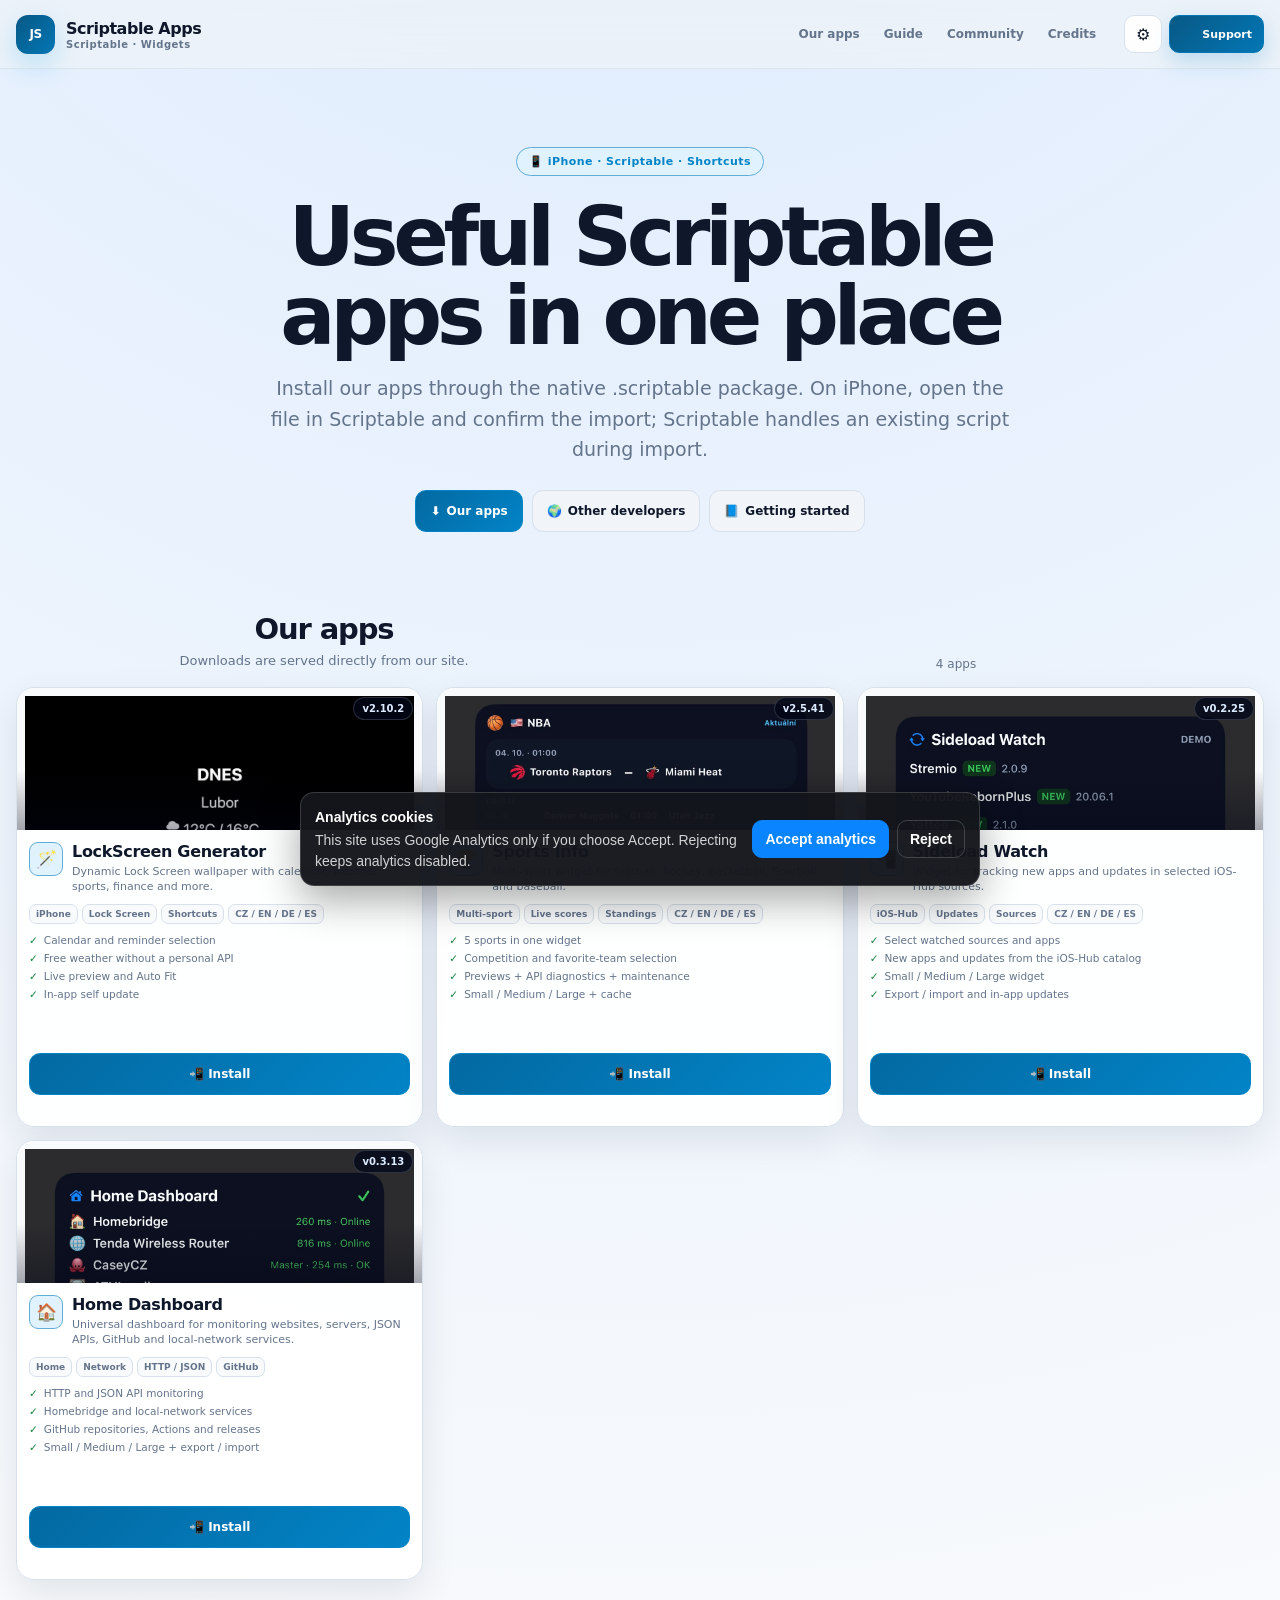
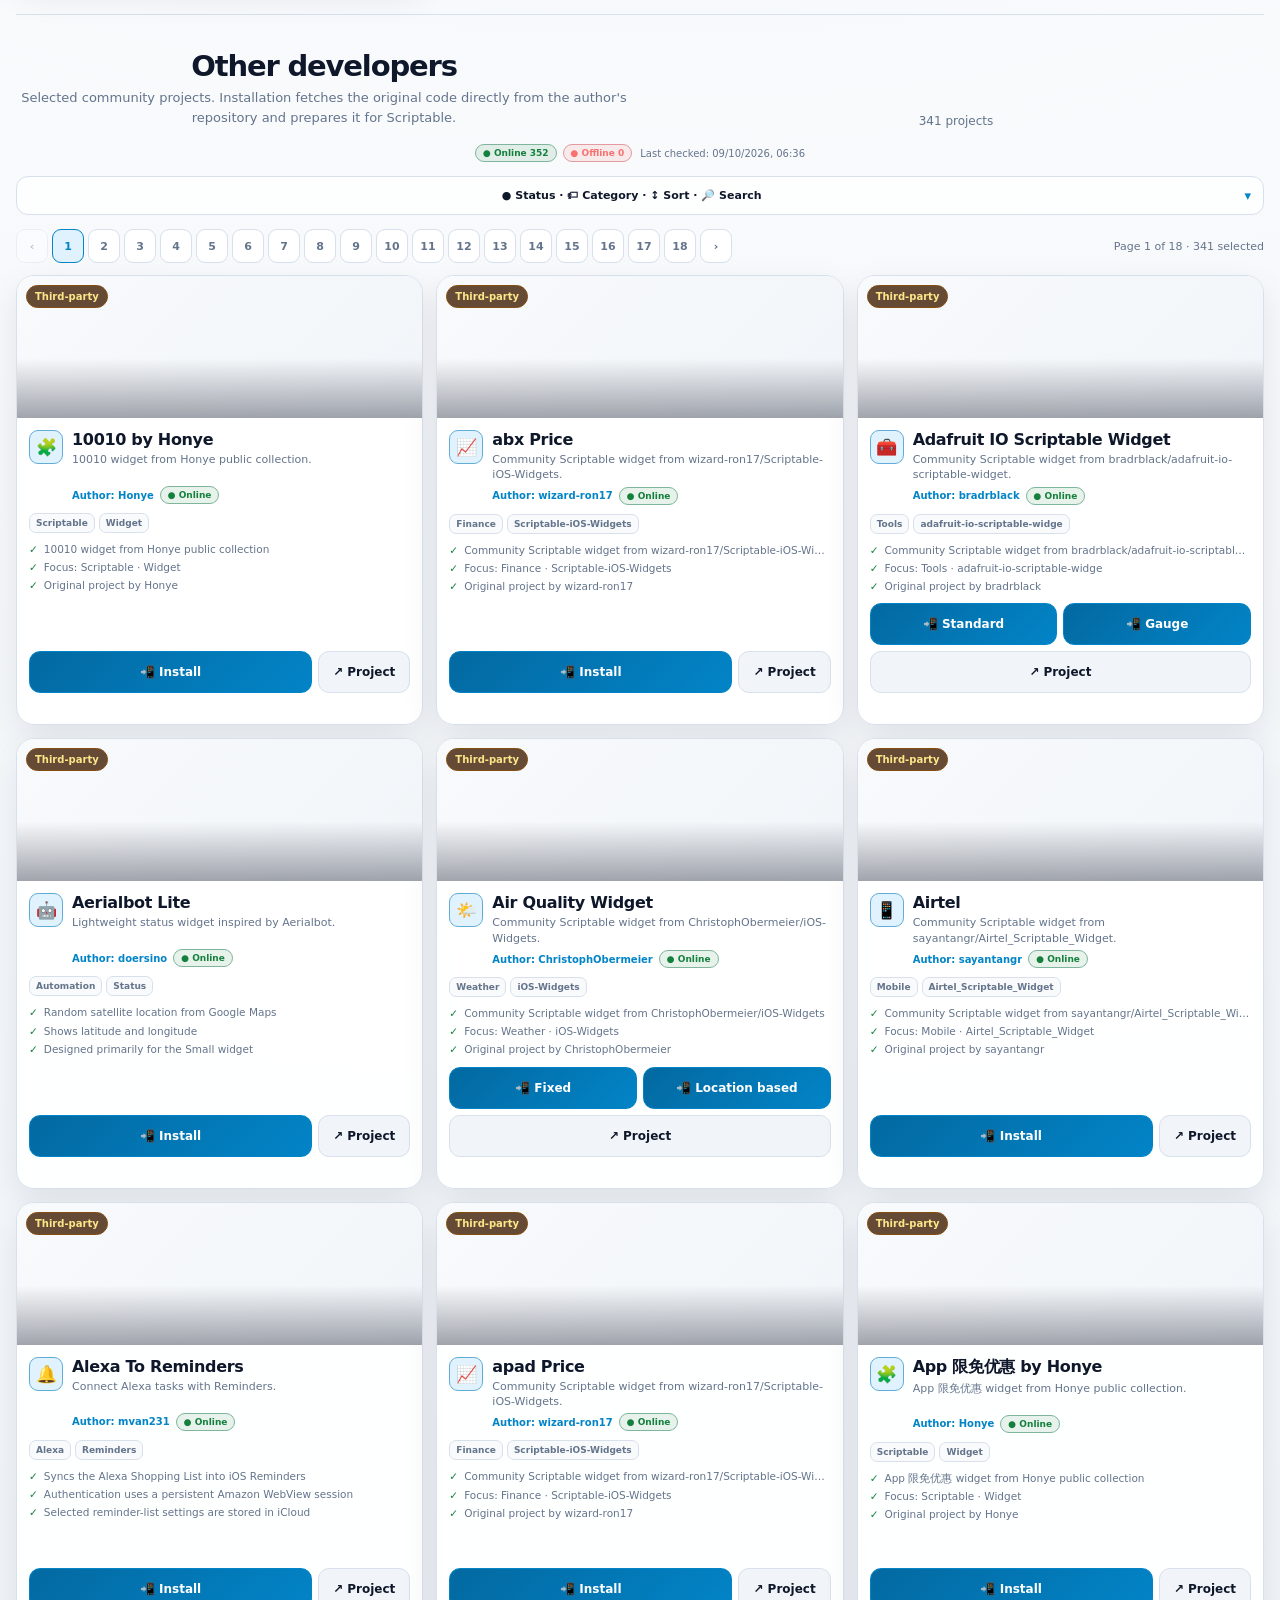
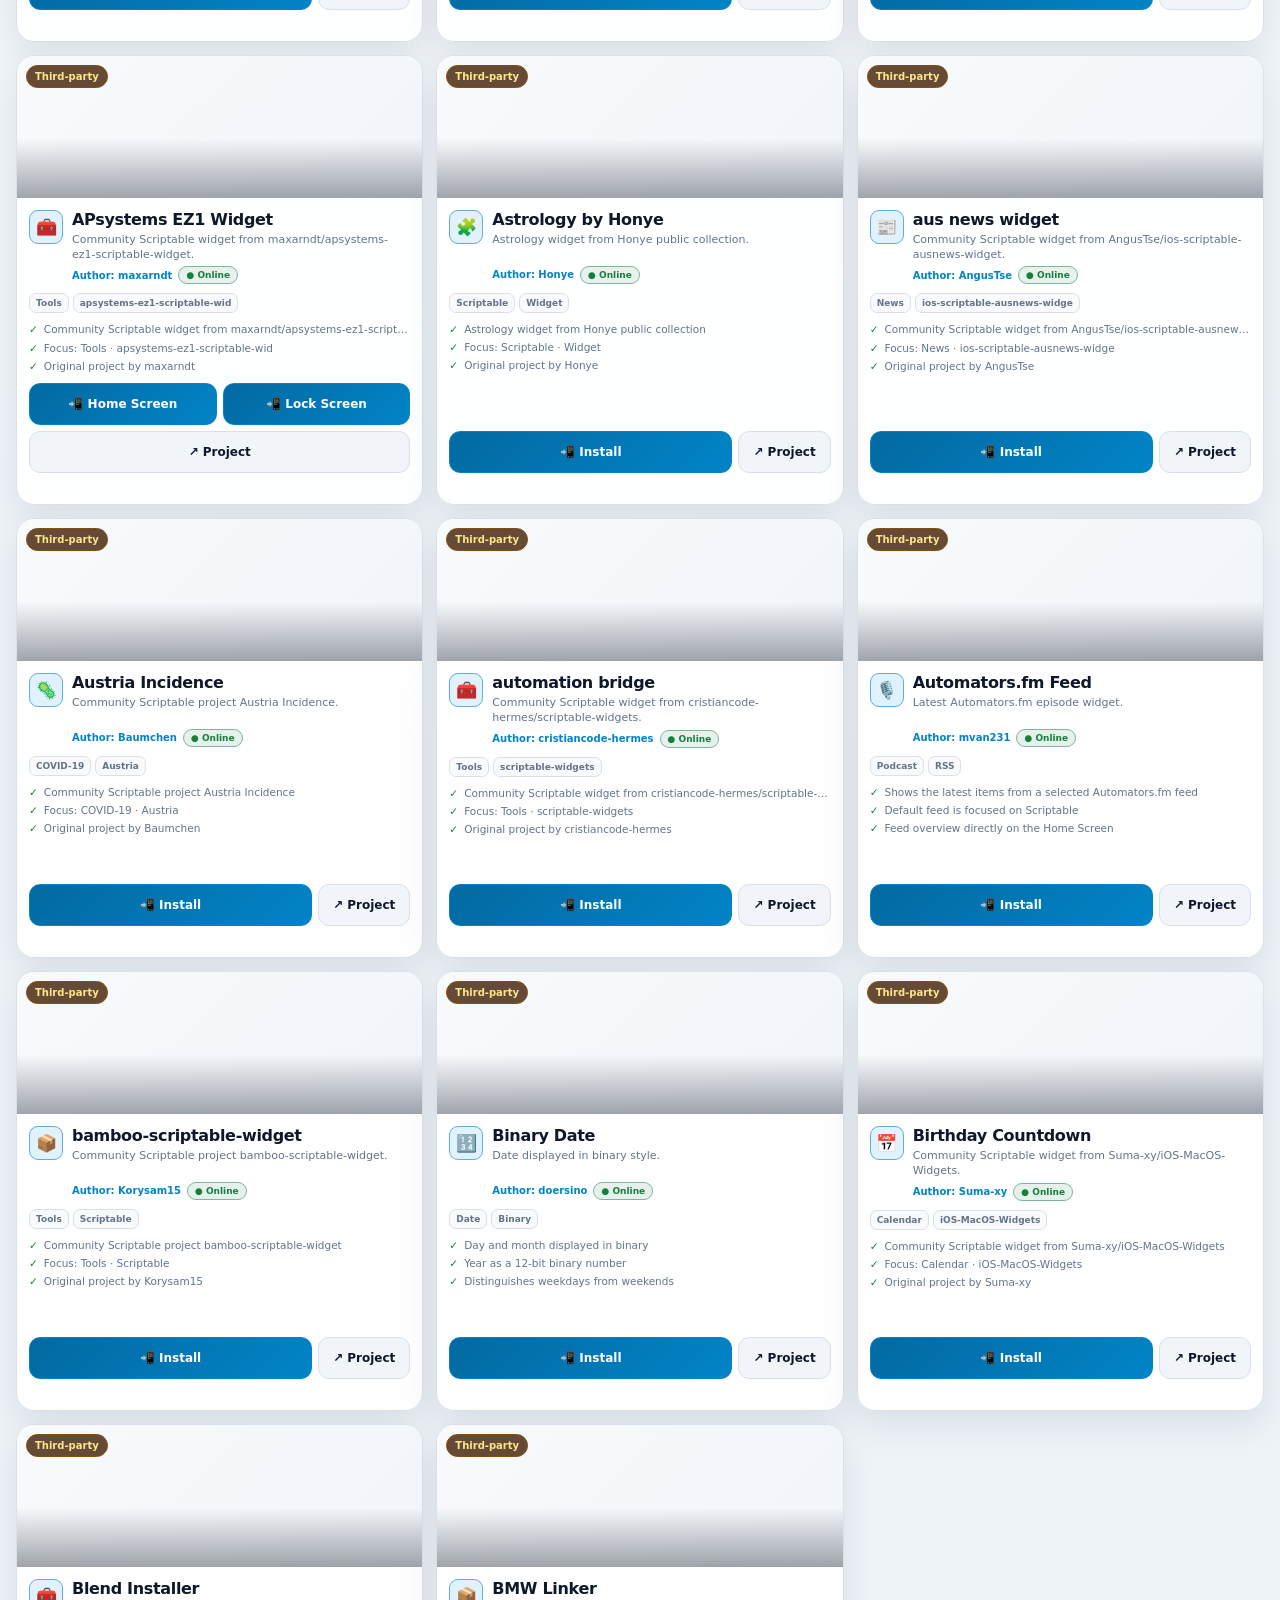
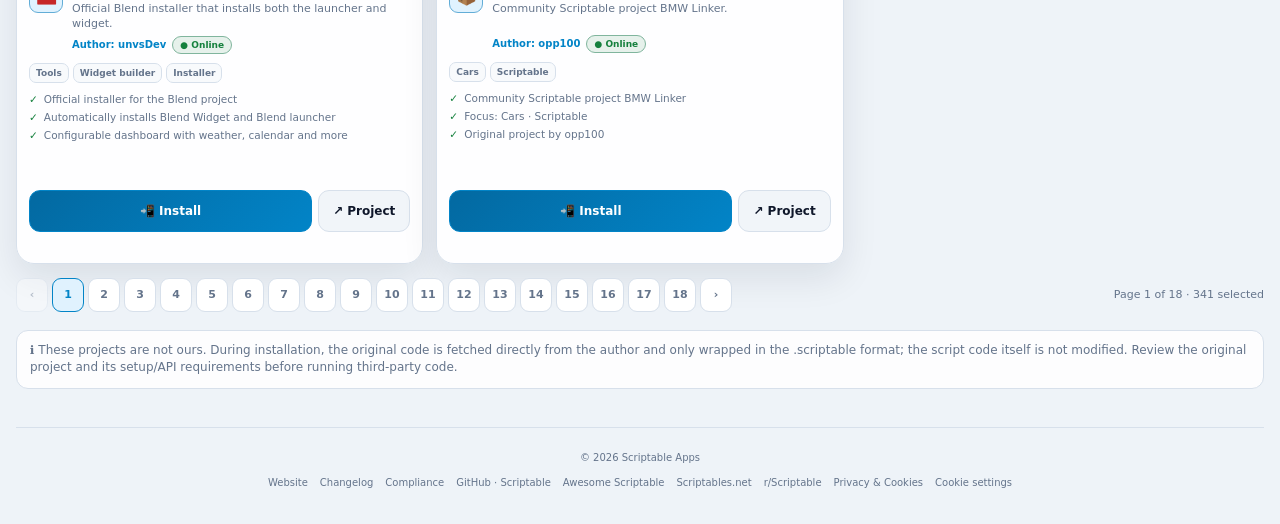
==== index.html @ bf43b9b3 "Fix CSP-safe web interactions and add regression audit" ====
<!doctype html>
<html lang="cs" data-theme="dark">
<head>
<meta charset="utf-8">
  <meta name="viewport" content="width=device-width,initial-scale=1,viewport-fit=cover">
  <meta id="themeColor" name="theme-color" content="#070b14">
<meta name="referrer" content="no-referrer">
<meta http-equiv="Content-Security-Policy" content="default-src 'self'; script-src 'self' https://www.googletagmanager.com; style-src 'self' 'unsafe-inline'; img-src 'self' https: data: blob:; connect-src 'self' https:; object-src 'none'; base-uri 'self'; form-action 'none'">
<link rel="canonical" href="https://caseycz.github.io/Scriptable/">
<meta property="og:type" content="website">
<meta property="og:site_name" content="Scriptable Apps">
<meta property="og:title" content="Scriptable Apps">
<meta property="og:description" content="Useful Scriptable apps and a curated catalog of community widgets for iPhone.">
<meta property="og:url" content="https://caseycz.github.io/Scriptable/">
<meta name="twitter:card" content="summary">
<meta name="analytics-page-title" content="Scriptable Apps">
  <meta name="description" content="Scriptable Apps – užitečné iPhone nástroje a vybrané komunitní projekty ke stažení.">
  <title>Scriptable Apps</title>
<!-- Google Analytics loads only after explicit consent. -->
<script src="analytics-consent.js?v=20261001-footer3"></script>
  <style>
    :root{color-scheme:dark;--page:#070b14;--bg:#0b1020;--panel:#111827;--panel2:#172033;--border:#2a3850;--text:#f8fafc;--muted:#94a3b8;--accent:#38bdf8;--accent2:#0284c7;--accent-soft:#0f2b45;--ok:#86efac;--warn:#fde68a;--shadow:0 18px 48px rgba(0,0,0,.34);--hero1:#172554;--hero2:#0b1020;--input:#0b1220}
    html[data-theme="light"]{color-scheme:light;--page:#f1f5f9;--bg:#f8fafc;--panel:#fff;--panel2:#f1f5f9;--border:#d9e2ee;--text:#0f172a;--muted:#64748b;--accent:#0284c7;--accent2:#0369a1;--accent-soft:#e0f2fe;--ok:#15803d;--warn:#92400e;--shadow:0 14px 36px rgba(15,23,42,.09);--hero1:#dbeafe;--hero2:#f8fafc;--input:#f8fafc}
    *{box-sizing:border-box}html{scroll-behavior:smooth;background:var(--page)}body{margin:0;min-height:100vh;color:var(--text);font-family:Inter,ui-sans-serif,system-ui,-apple-system,"Segoe UI",Roboto,sans-serif;background:radial-gradient(circle at top,var(--hero1) 0,var(--hero2) 42%,var(--page) 100%);transition:background .18s,color .18s}a{color:inherit;text-decoration:none}button{font:inherit}.wrap{width:min(1180px,calc(100% - 28px));margin:0 auto}
    .topbar{position:relative;display:flex;align-items:center;justify-content:space-between;padding:18px 0;gap:16px}.brand{display:flex;align-items:center;gap:11px;font-weight:850;letter-spacing:-.02em}.brandIcon{width:38px;height:38px;border-radius:12px;display:grid;place-items:center;background:linear-gradient(135deg,#0ea5e9,#2563eb);box-shadow:0 10px 30px rgba(14,165,233,.22)}.brand small{display:block;color:var(--muted);font-weight:600;font-size:11px;letter-spacing:.03em;margin-top:2px}.topActions{display:flex;align-items:center;gap:7px}.topLink,.iconBtn{height:40px;border:1px solid var(--border);border-radius:11px;background:color-mix(in srgb,var(--panel) 90%,transparent);color:var(--text);display:inline-flex;align-items:center;justify-content:center;gap:7px;padding:0 11px;font-weight:800;font-size:12px;cursor:pointer}.topLink:hover,.iconBtn:hover{border-color:var(--accent)}.iconBtn{width:40px;padding:0;font-size:16px}.lang{display:flex;gap:4px;padding:3px;border:1px solid var(--border);border-radius:11px;background:color-mix(in srgb,var(--panel) 88%,transparent)}.lang button{height:32px;border:0;border-radius:8px;background:transparent;color:var(--muted);padding:0 9px;cursor:pointer;font-weight:850;font-size:11px}.lang button.active{background:var(--accent-soft);color:var(--accent)}
    .settingsPanel{position:absolute;right:0;top:64px;z-index:20;width:310px;padding:13px;border:1px solid var(--border);border-radius:16px;background:var(--panel);box-shadow:var(--shadow);display:none}.settingsPanel.open{display:block}.settingsTitle{font-size:13px;font-weight:900;margin-bottom:13px}.settingsLabel{margin:12px 0 7px;color:var(--muted);font-size:10px;font-weight:900;letter-spacing:.08em}.seg{display:grid;grid-template-columns:1fr 1fr;gap:7px}.seg button{min-height:38px;border:1px solid var(--border);border-radius:11px;background:var(--panel2);color:var(--muted);font-size:12px;font-weight:850;cursor:pointer}.seg button.active{border-color:var(--accent);color:var(--accent);background:var(--accent-soft)}.layoutSeg{display:flex;gap:7px}.layoutSeg button{width:42px;height:38px;border:1px solid var(--border);border-radius:10px;background:var(--panel2);color:var(--muted);font-size:17px;cursor:pointer}.layoutSeg button.active{border-color:var(--accent);color:var(--accent);background:var(--accent-soft)}
    .hero{padding:34px 0 22px;text-align:center}.badge{display:inline-flex;align-items:center;gap:8px;padding:7px 11px;border:1px solid color-mix(in srgb,var(--accent) 55%,var(--border));border-radius:999px;background:var(--accent-soft);color:var(--accent);font-size:12px;font-weight:850}h1{font-size:clamp(36px,6vw,66px);line-height:1;letter-spacing:-.055em;margin:20px auto 14px;max-width:880px}.lead{max-width:760px;margin:0 auto;color:var(--muted);font-size:clamp(15px,1.9vw,19px);line-height:1.55}.heroActions{display:flex;justify-content:center;gap:9px;flex-wrap:wrap;margin-top:22px}
    .btn{min-height:38px;border-radius:10px;border:1px solid var(--border);padding:0 11px;display:inline-flex;align-items:center;justify-content:center;gap:6px;font-size:11px;font-weight:850;cursor:pointer;transition:.15s ease}.btn:hover{transform:translateY(-1px)}.btn.primary{background:linear-gradient(135deg,var(--accent2),var(--accent));border-color:var(--accent);color:#fff}.btn.secondary{background:var(--panel2);color:var(--text)}
    .sectionHead{display:flex;align-items:end;justify-content:space-between;gap:16px;margin:25px 0 11px}.sectionHead h2{margin:0;font-size:24px;letter-spacing:-.03em}.sectionHead p{margin:4px 0 0;color:var(--muted);font-size:13px;line-height:1.45}.count{color:var(--muted);font-size:12px;white-space:nowrap}.notice{margin:0 0 12px;padding:11px 13px;border:1px solid var(--border);border-radius:12px;background:color-mix(in srgb,var(--panel) 88%,transparent);color:var(--muted);font-size:12px;line-height:1.45}
    .catalogBar{display:grid;grid-template-columns:minmax(0,1fr) auto;align-items:end;gap:10px;margin:0 0 12px}.catalogFilters{display:flex;align-items:end;gap:10px;min-width:0}.filterWrap,.searchWrap{display:flex;align-items:center;gap:7px;min-width:0}.filterWrap{flex:0 0 auto}.searchWrap{flex:1;max-width:360px}.filterLabel{color:var(--muted);font-size:11px;font-weight:800;white-space:nowrap}.categorySelect,.searchInput{height:34px;border:1px solid var(--border);border-radius:9px;background:var(--panel);color:var(--text);font-size:11px;font-weight:800;outline:none}.categorySelect{min-width:150px;padding:0 30px 0 10px}.searchInput{width:100%;min-width:180px;padding:0 11px}.searchInput::placeholder{color:var(--muted);font-weight:700}.categorySelect:focus,.searchInput:focus{border-color:var(--accent);box-shadow:0 0 0 3px color-mix(in srgb,var(--accent) 14%,transparent)}.catalogRight{display:flex;align-items:center;justify-content:flex-end;gap:10px;min-width:0}.pagination{display:flex;align-items:center;justify-content:flex-end;gap:4px;flex-wrap:wrap;min-width:0}.pageBtn{height:34px;min-width:32px;border:1px solid var(--border);border-radius:9px;background:var(--panel);color:var(--muted);font-weight:850;font-size:11px;cursor:pointer;padding:0 7px}.pageBtn.active{background:var(--accent-soft);border-color:var(--accent);color:var(--accent)}.pageBtn:disabled{opacity:.4;cursor:default}.pageInfo{color:var(--muted);font-size:11px;white-space:nowrap;flex:0 0 auto}.catalogBottom{display:flex;align-items:center;justify-content:space-between;gap:10px;margin:-16px 0 18px}.catalogBottom .pagination{justify-content:flex-start}.emptyState{grid-column:1/-1;padding:28px 16px;border:1px dashed var(--border);border-radius:14px;color:var(--muted);text-align:center;background:color-mix(in srgb,var(--panel) 75%,transparent)}
    .grid{display:grid;grid-template-columns:repeat(3,minmax(0,1fr));gap:13px;padding-bottom:30px;align-items:stretch}.card{min-width:0;min-height:440px;height:auto;overflow:hidden;background:color-mix(in srgb,var(--panel) 96%,transparent);border:1px solid var(--border);border-radius:16px;box-shadow:var(--shadow);display:flex;flex-direction:column}.preview{position:relative;height:142px;flex:0 0 142px;background:linear-gradient(135deg,var(--input),var(--panel2));overflow:hidden;display:grid;place-items:center}.preview img{width:100%;height:100%;object-fit:cover;display:block}.ourPreview img{object-fit:contain;padding:8px;background:var(--input)}.preview:after{content:"";position:absolute;inset:0;background:linear-gradient(180deg,transparent 58%,rgba(2,6,23,.35) 100%);pointer-events:none}.version,.externalBadge{position:absolute;top:9px;z-index:2;padding:5px 8px;border-radius:999px;background:rgba(2,6,23,.76);border:1px solid rgba(148,163,184,.25);font-size:10px;font-weight:850;color:#dbeafe}.version{right:9px}.externalBadge{left:9px;color:#fde68a;border-color:#854d0e;background:rgba(66,32,6,.8)}.body{padding:12px;display:flex;flex-direction:column;flex:1;min-height:0}.titleRow{display:flex;align-items:start;gap:9px}.appIcon{width:34px;height:34px;border-radius:9px;background:var(--accent-soft);border:1px solid color-mix(in srgb,var(--accent) 55%,var(--border));display:grid;place-items:center;font-size:17px;flex:0 0 34px}.appTitle{min-width:0;flex:1}.appTitle h3{margin:0 0 3px;font-size:16px;letter-spacing:-.02em;white-space:nowrap;overflow:hidden;text-overflow:ellipsis}.appTitle p{margin:0;color:var(--muted);font-size:11px;line-height:1.4;display:-webkit-box;-webkit-box-orient:vertical;-webkit-line-clamp:2;overflow:hidden;min-height:30px}.author{margin-top:4px;color:var(--accent);font-size:10px;font-weight:800;white-space:nowrap;overflow:hidden;text-overflow:ellipsis}.communityAvailability{display:inline-flex;align-items:center;gap:5px;margin-top:5px;padding:3px 7px;border:1px solid var(--border);border-radius:999px;font-size:9px;font-weight:850;width:max-content;max-width:100%}.communityAvailability.online{color:var(--ok);border-color:color-mix(in srgb,var(--ok) 45%,var(--border));background:color-mix(in srgb,var(--ok) 10%,transparent)}.communityAvailability.offline{color:#f87171;border-color:color-mix(in srgb,#ef4444 45%,var(--border));background:color-mix(in srgb,#ef4444 9%,transparent)}.communityAvailability.checking{color:var(--muted)}.communityHealth{display:flex;align-items:center;gap:6px;flex-wrap:wrap;margin:-2px 0 12px}.communityHealth .communityAvailability{margin:0}.communityChecked{color:var(--muted);font-size:10px;margin-left:2px}.tags{display:flex;flex-wrap:wrap;gap:4px;margin:9px 0;max-height:42px;overflow:hidden;flex-shrink:0}.tag{padding:4px 6px;border-radius:7px;background:var(--input);border:1px solid var(--border);font-size:9px;color:var(--muted);font-weight:750}.features{margin:0 0 10px;padding:0;list-style:none;display:grid;gap:4px;color:var(--muted);font-size:10.5px;line-height:1.35;flex-shrink:0}.features li{white-space:nowrap;overflow:hidden;text-overflow:ellipsis}.features li:before{content:"✓";color:var(--ok);font-weight:900;margin-right:6px}.actions{display:grid;grid-template-columns:1fr auto;gap:6px;margin-top:auto;flex-shrink:0}.ourActions{grid-template-columns:1fr}.status{min-height:14px;color:var(--ok);font-size:9px;margin-top:5px}.mutedLink{color:var(--accent);text-decoration:underline;text-underline-offset:3px}.divider{height:1px;background:var(--border);margin:4px 0 7px}footer{border-top:1px solid var(--border);padding:22px 0 32px;color:var(--muted);font-size:11px;text-align:center}
    body.layout-list .grid{grid-template-columns:1fr}body.layout-list .card{display:grid;grid-template-columns:210px 1fr;max-width:none;height:auto;min-height:210px}body.layout-list .preview{height:100%;min-height:182px;flex-basis:auto}body.layout-list .body{padding:14px}body.layout-list .features{grid-template-columns:repeat(2,minmax(0,1fr))}body.layout-list .features li{white-space:normal}
    @media(max-width:900px){.grid{grid-template-columns:repeat(2,minmax(0,1fr))}.card{height:auto;min-height:440px}.features li{white-space:normal;overflow:visible;text-overflow:clip}.catalogBar{grid-template-columns:1fr}.catalogFilters{width:100%}.searchWrap{max-width:none}.catalogRight{width:100%;justify-content:space-between;gap:8px}.pagination{justify-content:flex-start}.pageBtn{min-width:30px;padding:0 6px}}
    @media(max-width:660px){.topbar{align-items:flex-start;flex-direction:column}.topActions{width:100%;flex-wrap:wrap}.topLink{flex:1}.settingsPanel{left:0;right:auto;top:112px;width:min(310px,100%)}.hero{padding-top:24px}.brand small{display:none}.grid{grid-template-columns:1fr}.card{max-width:none;height:auto;min-height:440px}.actions,.ourActions{grid-template-columns:1fr}.heroActions .btn{width:auto}.sectionHead{align-items:start;flex-direction:column}.catalogBar{display:block}.catalogFilters{width:100%;flex-direction:column;align-items:stretch;gap:8px}.filterWrap,.searchWrap{width:100%;max-width:none}.categorySelect,.searchInput{flex:1;min-width:0;width:100%}.catalogRight{width:100%;align-items:stretch;flex-direction:column;margin-top:8px}.pagination{width:100%;justify-content:flex-start;flex-wrap:nowrap;overflow-x:auto;padding-bottom:3px}.pageBtn{flex:0 0 32px}.pageInfo{white-space:normal}.catalogBottom{align-items:stretch;flex-direction:column}.catalogBottom .pagination{width:100%;flex-wrap:nowrap;overflow-x:auto;padding-bottom:3px}.preview{height:155px;flex-basis:155px}body.layout-list .card{display:block;height:auto}body.layout-list .preview{height:145px;min-height:0}body.layout-list .features{grid-template-columns:1fr}}
  
    /* community-variant-actions */
    .actions.variantActions{grid-template-columns:repeat(2,minmax(0,1fr))}.actions.variantActions .variantProject{grid-column:1/-1}
    @media(max-width:660px){.actions.variantActions{grid-template-columns:1fr}.actions.variantActions .variantProject{grid-column:auto}}
  </style>
  <link rel="stylesheet" href="ios-hub-visual.css?v=20261008-mobile2">
</head>
<body>
<a class="skip-link" href="#top" data-cs="Přeskočit na obsah" data-en="Skip to content" data-de="Zum Inhalt springen" data-es="Saltar al contenido" data-fr="Aller au contenu">Přeskočit na obsah</a>
  <header class="topbar">
    <div class="wrap topbar-inner">
      <a class="brand" href="#top" aria-label="Scriptable Apps">
        <span class="brand-mark">JS</span>
        <span>Scriptable Apps<small>Scriptable · Widgets</small></span>
      </a>
      <nav class="nav" aria-label="Primary">
        <a href="#ourApps"><span data-cs="Naše aplikace" data-en="Our apps" data-de="Unsere Apps" data-es="Nuestras apps" data-fr="Nos apps">Naše aplikace</span></a>
        <a href="guide.html"><span data-cs="Průvodce" data-en="Guide" data-de="Anleitung" data-es="Guía" data-fr="Guide">Průvodce</span></a>
        <a href="#community"><span data-cs="Komunita" data-en="Community" data-de="Community" data-es="Comunidad" data-fr="Communauté">Komunita</span></a>
        <a href="credits.html">Credits</a>
      </nav>
      <div class="nav-actions">
        <div class="settings-menu">
          <button id="settingsBtn" class="icon-btn settings-button" type="button" aria-haspopup="dialog" aria-expanded="false" aria-controls="settingsPanel" aria-label="Settings" title="Settings">⚙</button>
          <div id="settingsPanel" class="settings-panel" role="dialog" aria-labelledby="settingsTitle" aria-hidden="true">
            <div id="settingsTitle" class="settings-title"><span data-cs="Nastavení" data-en="Settings" data-de="Einstellungen" data-es="Ajustes" data-fr="Paramètres">Nastavení</span></div>

            <div class="settings-label"><span data-cs="VZHLED" data-en="APPEARANCE" data-de="DARSTELLUNG" data-es="APARIENCIA" data-fr="APPARENCE">VZHLED</span></div>
            <div class="settings-theme-seg">
              <button id="themeDark" type="button" aria-pressed="false">☾ <span data-cs="Tmavý" data-en="Dark" data-de="Dunkel" data-es="Oscuro" data-fr="Sombre">Tmavý</span></button>
              <button id="themeLight" type="button" aria-pressed="false">☀ <span data-cs="Světlý" data-en="Light" data-de="Hell" data-es="Claro" data-fr="Clair">Světlý</span></button>
            </div>

            <div class="settings-label"><span data-cs="JAZYK" data-en="LANGUAGE" data-de="SPRACHE" data-es="IDIOMA" data-fr="LANGUE">JAZYK</span></div>
            <div class="settings-language-list">
              <button id="langCs" type="button" data-language="cs" role="radio" aria-checked="false"><img src="assets/flags/cz.svg" alt=""><span>Čeština</span></button>
              <button id="langEn" type="button" data-language="en" role="radio" aria-checked="false"><img src="assets/flags/gb.svg" alt=""><span>English</span></button>
              <button id="langDe" type="button" data-language="de" role="radio" aria-checked="false"><img src="assets/flags/de.svg" alt=""><span>Deutsch</span></button>
              <button id="langEs" type="button" data-language="es" role="radio" aria-checked="false"><img src="assets/flags/es.svg" alt=""><span>Español</span></button>
              <button id="langFr" type="button" data-language="fr" role="radio" aria-checked="false"><img src="assets/flags/fr.svg" alt=""><span>Français</span></button>
            </div>

            <div class="settings-label"><span data-cs="ROZLOŽENÍ" data-en="LAYOUT" data-de="LAYOUT" data-es="DISEÑO" data-fr="MISE EN PAGE">ROZLOŽENÍ</span></div>
            <div class="settings-layout-seg">
              <button id="layoutGrid" type="button" aria-pressed="false" title="Grid">▦</button>
              <button id="layoutList" type="button" aria-pressed="false" title="List">☷</button>
            </div>

            <div class="settings-label"><span data-cs="NAHLÁSIT PROBLÉM" data-en="REPORT ISSUE" data-de="PROBLEM MELDEN" data-es="INFORMAR DE UN PROBLEMA" data-fr="SIGNALER UN PROBLÈME">NAHLÁSIT PROBLÉM</span></div>
            <a class="settings-report-link" href="https://github.com/CaseyCZ/Scriptable/issues/new/choose" target="_blank" rel="noopener"><span aria-hidden="true">🐞</span><span data-cs="Nahlásit problém" data-en="Report issue" data-de="Problem melden" data-es="Informar de un problema" data-fr="Signaler un problème">Nahlásit problém</span></a>
          </div>
        </div>
        <button class="compact-btn nav-support-primary" type="button" data-support-open><img class="compact-brand-icon" src="https://cdn.buymeacoffee.com/buttons/bmc-new-btn-logo.svg" alt="" referrerpolicy="no-referrer"><span class="support-label" data-cs="Podpořit" data-en="Support" data-de="Unterstützen" data-es="Apoyar" data-fr="Soutenir">Podpořit</span></button>
      </div>
    </div>
  </header>

  <div class="wrap">
    <main id="top">
      <section class="hero">
        <div class="badge">📱 iPhone · Scriptable · Shortcuts</div>
        <h1 data-cs="Užitečné Scriptable aplikace na jednom místě" data-en="Useful Scriptable apps in one place">Užitečné Scriptable aplikace na jednom místě</h1>
        <p class="lead" data-cs="Naše aplikace instaluj přímo přes .scriptable balíček. Na iPhonu soubor otevři v Scriptable a potvrď import; existující skript vyřeší Scriptable při importu." data-en="Install our apps through the native .scriptable package. On iPhone, open the file in Scriptable and confirm the import; Scriptable handles an existing script during import.">Naše aplikace stáhneš přímo z webu. Navíc tu najdeš vybrané projekty dalších Scriptable vývojářů s jasně uvedeným autorem a původním zdrojem.</p>
        <div class="heroActions"><a class="btn primary" href="#ourApps">⬇️ <span data-cs="Naše aplikace" data-en="Our apps">Naše aplikace</span></a><a class="btn secondary" href="#community">🌍 <span data-cs="Ostatní vývojáři" data-en="Other developers">Ostatní vývojáři</span></a><a class="btn secondary" href="guide.html">📘 <span data-cs="Jak začít" data-en="Getting started">Jak začít</span></a></div>
      </section>

      <section id="ourApps">
        <div class="sectionHead"><div><h2 data-cs="Naše aplikace" data-en="Our apps">Naše aplikace</h2><p data-cs="Stahování probíhá přímo z našeho webu." data-en="Downloads are served directly from our site.">Stahování probíhá přímo z našeho webu.</p></div><div id="ourCount" class="count"></div></div>
        <div id="ourGrid" class="grid"></div>
      </section>

      <section id="community">
        <div class="divider"></div>
        <div class="sectionHead"><div><h2 data-cs="Ostatní vývojáři" data-en="Other developers">Ostatní vývojáři</h2><p data-cs="Vybrané komunitní projekty. Instalace načte originální kód přímo z repozitáře autora a připraví ho pro Scriptable." data-en="Selected community projects. Installation fetches the original code directly from the author's repository and prepares it for Scriptable.">Vybrané komunitní projekty. Instalace načte originální kód přímo z repozitáře autora a připraví ho pro Scriptable.</p></div><div id="communityCount" class="count"></div></div>
        <div id="communityHealth" class="communityHealth" aria-live="polite"></div>
        <details class="content-disclosure filter-disclosure">
          <summary>
            <span class="disclosure-title" data-cs="● Stav · 🏷 Kategorie · ↕ Řazení · 🔎 Hledání" data-en="● Status · 🏷 Category · ↕ Sort · 🔎 Search">● Stav · 🏷 Kategorie · ↕ Řazení · 🔎 Hledání</span>
            <span id="communityFilterSummaryActions" class="filter-summary-actions" hidden>
              <span id="communityFilterSummaryCount" class="filter-summary-count"></span>
              <button class="filter-summary-clear" type="button" data-community-clear></button>
            </span>
          </summary>
          <div class="disclosure-body">
            <div class="catalog-filters filter-disclosure-grid">
              <div class="filter-group">
                <div class="filter-label">● <span data-cs="Stav" data-en="Status">Stav</span></div>
                <div id="availabilityFilters" class="filter-tabs"></div>
              </div>
              <div class="filter-group">
                <div class="filter-label">🏷 <span data-cs="Kategorie" data-en="Category">Kategorie</span></div>
                <div id="categoryFilters" class="filter-tabs"></div>
              </div>
              <div class="filter-group">
                <div class="filter-label">↕ <span data-cs="Řazení" data-en="Sort">Řazení</span></div>
                <div id="sortFilters" class="filter-tabs"></div>
              </div>
              <div class="filter-group">
                <div class="filter-label">🔎 <span data-cs="Hledat" data-en="Search">Hledat</span></div>
                <input id="sourceSearch" class="search" type="search" autocomplete="off" placeholder="Hledat projekty…">
              </div>
            </div>
          </div>
        </details>
        <div class="catalogRight catalogPager"><div id="pagination" class="pagination"></div><div id="pageInfo" class="pageInfo"></div></div>
        <div id="communityGrid" class="grid"></div>
        <div class="catalogBottom"><div id="paginationBottom" class="pagination"></div><div id="pageInfoBottom" class="pageInfo"></div></div>
        <div class="notice" data-cs="ℹ️ Tyto projekty nejsou naše. Při instalaci se originální kód stáhne přímo od autora a pouze se vloží do formátu .scriptable; samotný kód neměníme. Před spuštěním doporučujeme otevřít původní projekt a přečíst jeho nastavení a požadavky na API." data-en="ℹ️ These projects are not ours. During installation, the original code is fetched directly from the author and only wrapped in the .scriptable format; the script code itself is not modified. Review the original project and its setup/API requirements before running third-party code.">ℹ️ Tyto projekty nejsou naše. Při instalaci se originální kód stáhne přímo od autora a pouze se vloží do formátu .scriptable; samotný kód neměníme. Před spuštěním doporučujeme otevřít původní projekt a přečíst jeho nastavení a požadavky na API.</div>
      </section>
    </main>

    <footer class="footer">
      <div class="wrap footer-inner">
        <span>© <span id="year"></span> Scriptable Apps</span>
        <div class="footer-links">
          <a href="https://caseycz.github.io/" target="_blank" rel="noopener">Website</a>
          
          
          <a href="CHANGELOG.md">Changelog</a>
          <a href="COMPLIANCE.md">Compliance</a>
          <a href="https://github.com/CaseyCZ/Scriptable" target="_blank" rel="noopener">GitHub · Scriptable</a>
          <a href="https://github.com/dersvenhesse/awesome-scriptable" target="_blank" rel="noopener">Awesome Scriptable</a>
          <a href="https://www.scriptables.net/" target="_blank" rel="noopener">Scriptables.net</a>
          <a href="https://www.reddit.com/r/Scriptable/" target="_blank" rel="noopener">r/Scriptable</a>
          <a href="privacy.html">Privacy &amp; Cookies</a><button class="footer-link-button" type="button" data-cookie-settings>Cookie settings</button>
        </div>
      </div>
    </footer>
  </div>


  <div id="supportModal" class="support-backdrop" role="dialog" aria-modal="true" aria-hidden="true" aria-labelledby="supportTitle">
    <div class="support-dialog">
      <button class="support-close" type="button" data-support-close aria-label="Close">×</button>
      <div class="badge" data-cs="PODPOŘIT PROJEKT" data-en="SUPPORT THE PROJECT" data-de="PROJEKT UNTERSTÜTZEN" data-es="APOYAR EL PROYECTO" data-fr="SOUTENIR LE PROJET">PODPOŘIT PROJEKT</div>
      <h2 id="supportTitle" data-cs="Podpoř další vývoj." data-en="Support further development." data-de="Unterstütze die weitere Entwicklung." data-es="Apoya el desarrollo futuro." data-fr="Soutenez le développement futur.">Podpoř další vývoj.</h2>
      <p data-cs="Pokud ti Scriptable Apps šetří čas, můžeš podpořit další vývoj přes Buy Me a Coffee." data-en="If Scriptable Apps saves you time, you can support further development through Buy Me a Coffee." data-de="Wenn dir Scriptable Apps Zeit spart, kannst du die weitere Entwicklung über Buy Me a Coffee unterstützen." data-es="Si Scriptable Apps te ahorra tiempo, puedes apoyar el desarrollo futuro mediante Buy Me a Coffee." data-fr="Si Scriptable Apps vous fait gagner du temps, vous pouvez soutenir son développement via Buy Me a Coffee.">Pokud ti Scriptable Apps šetří čas, můžeš podpořit další vývoj přes Buy Me a Coffee.</p>
      <a href="https://www.buymeacoffee.com/caseycz" target="_blank" rel="noopener"><img class="support-qr" src="https://caseycz.github.io/support-qr.svg" alt="Buy Me a Coffee QR code"></a>
      <a class="btn primary" style="width:100%" href="https://www.buymeacoffee.com/caseycz" target="_blank" rel="noopener"><span data-cs="Otevřít Buy Me a Coffee" data-en="Open Buy Me a Coffee" data-de="Buy Me a Coffee öffnen" data-es="Abrir Buy Me a Coffee" data-fr="Ouvrir Buy Me a Coffee">Otevřít Buy Me a Coffee</span></a>
    </div>
  </div>
  <script src="./site-i18n.js?v=20261005-full1"></script>
  <script src="./community-extra.js?v=20261008-library4"></script>
  <script src="./assets/js/index-page.js?v=20261009-csp2"></script>

  

<script src="mobile-menu.js?v=20261008-mobile2"></script>
</body>
</html>
---- ios-hub-visual.css ----
.skip-link{position:fixed;left:12px;top:10px;z-index:1200;padding:9px 12px;border:1px solid var(--accent);border-radius:10px;background:var(--panel);color:var(--text);font-size:11px;font-weight:900;transform:translateY(-160%);transition:transform .15s}.skip-link:focus{transform:translateY(0);outline:3px solid color-mix(in srgb,var(--accent) 35%,transparent);outline-offset:2px}
/* Scriptable Apps — iOS Hub visual system 1:1 · header synced */
:root{--action:#0376b5;--action2:#075985;--hero:#172554}
html[data-theme="light"]{--page:#eef3f8;--border:#d7e0eb;--hero:#dbeafe}
body{background:radial-gradient(circle at 50% -10%,var(--hero),var(--bg) 38%,var(--page) 76%)}
.wrap{width:min(1380px,calc(100% - 32px));margin:auto}

/* Exact iOS Hub header geometry and controls */
.topbar{position:sticky;top:0;z-index:100;display:block;padding:0;gap:0;border-bottom:1px solid color-mix(in srgb,var(--border) 75%,transparent);background:color-mix(in srgb,var(--page) 78%,transparent);backdrop-filter:blur(18px);-webkit-backdrop-filter:blur(18px)}
.topbar-inner{min-height:68px;display:flex;align-items:center;gap:18px}
.brand{display:flex;align-items:center;gap:11px;font-weight:900;letter-spacing:-.03em;white-space:nowrap}
.brand-mark{width:39px;height:39px;border-radius:12px;display:grid;place-items:center;color:#fff;background:linear-gradient(135deg,var(--action2),var(--action));box-shadow:0 10px 28px rgba(14,165,233,.23);font-size:12px}
.brand small{display:block;color:var(--muted);font-size:10px;letter-spacing:.05em;margin-top:1px}
.nav{display:flex;align-items:center;gap:4px;margin-left:auto}
.nav a{padding:9px 10px;border-radius:9px;color:var(--muted);font-size:12px;font-weight:800}
.nav a:hover{background:var(--panel2);color:var(--text)}
.nav a.active{background:var(--accent-soft);color:var(--accent)}
.nav-actions{display:flex;align-items:center;gap:7px}
.icon-btn,.compact-btn{height:38px;border:1px solid var(--border);background:color-mix(in srgb,var(--panel) 90%,transparent);border-radius:10px;color:var(--text)}
.icon-btn{width:38px;display:grid;place-items:center;cursor:pointer;padding:0}
.compact-btn{display:inline-flex;align-items:center;justify-content:center;gap:7px;padding:0 11px;font-size:11px;font-weight:850;cursor:pointer}
.compact-btn:hover,.icon-btn:hover{border-color:var(--accent)}
.nav-support-primary{background:linear-gradient(135deg,var(--action2),var(--action))!important;border-color:var(--action)!important;color:#fff!important;box-shadow:0 8px 22px color-mix(in srgb,var(--accent) 22%,transparent)}
.nav-support-primary:hover{border-color:color-mix(in srgb,#fff 55%,var(--accent))!important}
.compact-brand-icon{width:14px;height:14px;display:block;object-fit:contain}
.settings-language-list img{width:22px;height:15px;border-radius:2px;display:block;object-fit:cover}

/* Exact iOS Hub settings panel */
.settings-menu{position:relative}
.settings-panel{position:fixed;top:76px;right:16px;z-index:1000;width:310px;padding:13px;border:1px solid var(--border);border-radius:16px;background:color-mix(in srgb,var(--panel) 98%,transparent);box-shadow:var(--shadow);display:none;overflow-y:auto;overflow-x:hidden;-webkit-overflow-scrolling:touch;overscroll-behavior:contain;touch-action:pan-y}
.settings-panel.open{display:block}
.settings-title{font-size:13px;font-weight:900;margin-bottom:13px}
.settings-label{margin:12px 0 7px;color:var(--muted);font-size:10px;font-weight:900;letter-spacing:.08em}
.settings-theme-seg{display:grid;grid-template-columns:1fr 1fr;gap:7px}
.settings-theme-seg button{min-height:38px;border:1px solid var(--border);border-radius:11px;background:var(--panel2);color:var(--muted);font-size:12px;font-weight:850;cursor:pointer}
.settings-theme-seg button:hover{border-color:var(--accent)}
.settings-theme-seg button.active{border-color:var(--accent);color:var(--accent);background:var(--accent-soft)}
.settings-language-list{display:grid;gap:4px}
.settings-language-list button{width:100%;min-height:40px;border:1px solid transparent;border-radius:10px;background:transparent;color:var(--text);display:grid;grid-template-columns:26px minmax(0,1fr);align-items:center;gap:8px;padding:0 10px;text-align:left;font-size:11px;font-weight:800;cursor:pointer}
.settings-language-list button:hover{background:var(--panel2);border-color:var(--border)}
.settings-language-list button.active{background:var(--accent-soft);border-color:color-mix(in srgb,var(--accent) 45%,var(--border));color:var(--accent)}
.settings-language-list .flag{width:22px;height:15px;display:grid;place-items:center;border-radius:2px;background:var(--panel2);border:1px solid var(--border);font-size:9px;font-weight:900}
.settings-report-link{min-height:40px;width:100%;padding:0 10px;border:1px solid var(--border);border-radius:10px;background:var(--panel2);color:var(--text);display:flex;align-items:center;justify-content:flex-start;gap:8px;font-size:11px;font-weight:850}
.settings-report-link:hover{border-color:var(--accent);background:var(--accent-soft);color:var(--accent)}
.settings-layout-seg{display:grid;grid-template-columns:1fr 1fr;gap:7px}
.settings-layout-seg button{min-height:38px;border:1px solid var(--border);border-radius:11px;background:var(--panel2);color:var(--muted);font-size:15px;font-weight:850;cursor:pointer}
.settings-layout-seg button:hover{border-color:var(--accent)}
.settings-layout-seg button.active{border-color:var(--accent);color:var(--accent);background:var(--accent-soft)}

/* Same support dialog as iOS Hub */
.support-backdrop{position:fixed;inset:0;z-index:1300;display:none;place-items:center;padding:20px;background:rgba(2,6,23,.74);backdrop-filter:blur(14px);-webkit-backdrop-filter:blur(14px)}
.support-backdrop.open{display:grid}
.support-dialog{position:relative;width:min(420px,100%);padding:22px;border:1px solid var(--border);border-radius:24px;background:linear-gradient(180deg,var(--panel),var(--input));box-shadow:0 30px 100px rgba(0,0,0,.45);text-align:center}
.support-close{position:absolute;right:14px;top:14px;width:36px;height:36px;border:1px solid var(--border);border-radius:11px;background:var(--panel2);color:var(--muted);font-size:20px;cursor:pointer}
.support-dialog h2{margin:14px 42px 8px;letter-spacing:-.04em}
.support-dialog p{color:var(--muted);font-size:12px;line-height:1.5}
.support-qr{width:min(260px,100%);display:block;margin:16px auto;padding:9px;border-radius:18px;background:#fff;border:1px solid var(--border)}
body.modal-open{overflow:hidden}

/* iOS Hub hero / content sizing */
.hero{padding:78px 0 46px;text-align:center}
.badge{display:inline-flex;align-items:center;gap:8px;border:1px solid color-mix(in srgb,var(--accent) 55%,var(--border));background:var(--accent-soft);color:var(--accent);padding:7px 12px;border-radius:999px;font-size:11px;font-weight:900;letter-spacing:.04em}
.hero h1{font-size:clamp(43px,8vw,82px);line-height:.96;letter-spacing:-.065em;margin:22px auto 18px;max-width:900px}
.hero .lead{max-width:750px;margin:0 auto;color:var(--muted);font-size:clamp(15px,2vw,19px);line-height:1.6}
.heroActions{display:flex;justify-content:center;gap:9px;flex-wrap:wrap;margin-top:25px}
.btn{min-height:42px;border-radius:11px;padding:0 14px;font-size:12px;font-weight:900}
.sectionHead{justify-content:center;text-align:center;margin:34px 0 16px}
.sectionHead>div{width:100%}
.sectionHead h2{font-size:29px;letter-spacing:-.04em}
.sectionHead p{max-width:720px;margin:5px auto 0;line-height:1.55}
.card{border-radius:18px}
footer{margin-top:38px;padding:24px 0 36px;font-size:10px}

@media(max-width:900px){
  .nav{display:none}
}
@media(max-width:640px){
  .wrap{width:min(100% - 20px,1180px)}
  .topbar-inner{gap:8px}
  .brand small{display:none}
  .brand-mark{width:36px;height:36px}
  .nav-actions{gap:5px}
  .nav-support-primary{width:38px;padding:0}
  .nav-support-primary .support-label{display:none}
  .compact-brand-icon{width:15px;height:15px}
  .settings-panel{top:70px;right:10px;width:min(310px,calc(100vw - 20px))}
  .hero{padding:54px 0 30px}
  .hero h1{font-size:clamp(40px,14vw,61px)}
}


/* iOS Hub footer 1:1 */
.footer{margin-top:38px;border-top:1px solid var(--border);padding:24px 0 36px;color:var(--muted);font-size:10px;text-align:center}
.footer .wrap{width:min(1380px,calc(100% - 32px));margin:auto}
.footer-inner{display:flex;align-items:center;justify-content:center;gap:14px;text-align:center;flex-direction:column}
.footer-links{display:flex;gap:12px;flex-wrap:wrap;justify-content:center;align-items:center}
.footer a:hover{color:var(--accent)}
.footer-link-button{padding:0;border:0;background:transparent;color:var(--muted);font:inherit;cursor:pointer}
.footer-link-button:hover{color:var(--accent)}
.footer .caseycz-cookie-settings-wrap{display:contents;margin:0}
.footer .caseycz-cookie-settings{min-height:0;padding:0;border:0;background:transparent;color:var(--muted);font:inherit;text-decoration:none;opacity:1}
.footer .caseycz-cookie-settings:hover{color:var(--accent)}
@media(max-width:640px){.footer-inner{align-items:center}.footer-links{justify-content:center}}


/* iOS Hub filter system 1:1 */
.content-disclosure{margin-top:12px;border:1px solid var(--border);border-radius:12px;background:color-mix(in srgb,var(--panel) 82%,transparent);overflow:hidden}
.content-disclosure>summary{list-style:none;cursor:pointer;display:flex;align-items:center;justify-content:space-between;gap:10px;padding:11px 12px;font-size:11px;font-weight:900;color:var(--text);user-select:none;text-align:center}
.content-disclosure>summary::-webkit-details-marker{display:none}.content-disclosure>summary::after{content:'▾';color:var(--accent);font-size:13px;transition:transform .18s ease}.content-disclosure[open]>summary::after{transform:rotate(180deg)}
.disclosure-title{min-width:0;flex:1}.disclosure-body{border-top:1px solid var(--border);padding:12px}.filter-disclosure{margin:0 0 14px}
.catalog-filters{padding:0;margin:0;display:grid;gap:12px;text-align:center}.filter-group{display:grid;grid-template-columns:100px minmax(0,1fr);gap:10px;align-items:start;justify-items:center}.filter-label{padding-top:9px;color:var(--muted);font-size:10px;font-weight:900;text-transform:uppercase;letter-spacing:.05em;text-align:center}
.filter-tabs{display:grid;grid-auto-flow:column;grid-auto-columns:max-content;align-items:center;width:100%;min-width:0;max-width:100%;justify-self:stretch;justify-content:start;overflow-x:auto!important;overflow-y:hidden!important;padding-inline:8px;padding-bottom:3px;scroll-padding-inline:8px;scrollbar-width:none;-webkit-overflow-scrolling:touch;overscroll-behavior-x:contain;touch-action:pan-y;scroll-behavior:auto;user-select:none;gap:5px}.filter-tabs::-webkit-scrollbar{display:none}.filter-tabs>.filter{flex:0 0 auto}
.filter{height:34px;padding:0 10px;border:1px solid var(--border);border-radius:9px;background:var(--panel);color:var(--muted);font-size:10px;font-weight:900;cursor:pointer}.filter.active{border-color:var(--accent);background:var(--accent-soft);color:var(--accent)}
.catalog-filters .search{width:100%;min-width:0;margin-top:2px;height:36px;border:1px solid var(--border);border-radius:10px;background:var(--input);color:var(--text);padding:0 11px;outline:none;text-align:center}.catalog-filters .search:focus{border-color:var(--accent);box-shadow:0 0 0 3px color-mix(in srgb,var(--accent) 14%,transparent)}
.filter-summary-actions{margin-left:auto;margin-right:20px;display:inline-flex;align-items:center;justify-content:flex-end;gap:9px;white-space:nowrap}.filter-summary-actions[hidden]{display:none!important}.filter-summary-count{color:var(--muted);font-size:9px;font-weight:900;letter-spacing:.02em}.filter-summary-clear{appearance:none;border:0;background:transparent;padding:4px 2px;color:#f87171;font-size:10px;font-weight:950;cursor:pointer;line-height:1}.filter-summary-clear:hover,.filter-summary-clear:focus-visible{text-decoration:underline;text-underline-offset:3px;outline:none}
.catalogPager{margin:0 0 12px;justify-content:space-between}.catalogPager .pagination{justify-content:flex-start}
@media(max-width:900px){.filter-group{grid-template-columns:1fr}.filter-label{padding-top:0}.catalogPager{width:100%}}
@media(max-width:640px){.content-disclosure>summary{padding:10px}.filter-summary-actions{margin-right:14px;gap:6px}.filter-summary-count{display:none}.filter-summary-clear{font-size:9px}.catalogPager{align-items:stretch;flex-direction:column}.catalogPager .pagination{width:100%;flex-wrap:nowrap;overflow-x:auto;padding-bottom:3px}}


/* Scriptable status summary aligned with iOS Hub */
.communityHealth{justify-content:center;margin:10px 0 14px}
.communityHealth .communityAvailability{margin:0}


/* Community card author + availability on one line */
.authorStatusRow{display:flex;align-items:center;gap:6px;min-width:0;margin-top:4px;white-space:nowrap}
.authorStatusRow .author{margin-top:0;min-width:0;max-width:100%;flex:0 1 auto;overflow:hidden;text-overflow:ellipsis;white-space:nowrap}
.authorStatusRow .communityAvailability{margin-top:0;flex:0 0 auto}

/* Mobile navigation — synced 1:1 with iOS Hub */
.mobile-menu-button{display:none}
.mobile-menu-icon{position:relative;width:18px;height:2px;border-radius:999px;background:currentColor;display:block}
.mobile-menu-icon::before,.mobile-menu-icon::after{content:"";position:absolute;left:0;width:18px;height:2px;border-radius:999px;background:currentColor;transition:transform .18s ease,top .18s ease,opacity .18s ease}
.mobile-menu-icon::before{top:-6px}
.mobile-menu-icon::after{top:6px}
.mobile-menu-open .mobile-menu-icon{background:transparent}
.mobile-menu-open .mobile-menu-icon::before{top:0;transform:rotate(45deg)}
.mobile-menu-open .mobile-menu-icon::after{top:0;transform:rotate(-45deg)}
.mobile-nav-panel{display:none;position:absolute;right:16px;top:calc(100% + 8px);z-index:150;width:220px;padding:8px;border:1px solid var(--border);border-radius:14px;background:color-mix(in srgb,var(--panel) 98%,transparent);box-shadow:var(--shadow)}
.mobile-menu-open .mobile-nav-panel{display:block}
.mobile-nav-inner{width:100%;padding:0;margin:0}
.mobile-nav-links{display:grid;grid-template-columns:1fr;gap:4px}
.mobile-nav-links a{width:100%;min-height:40px;padding:0 10px;border:1px solid transparent;border-radius:10px;background:transparent;color:var(--text);display:flex;align-items:center;justify-content:flex-start;text-align:left;font-size:11px;font-weight:800}
.mobile-nav-links a:hover{background:var(--panel2);border-color:var(--border)}
.mobile-nav-links a.active{background:var(--accent-soft);border-color:color-mix(in srgb,var(--accent) 45%,var(--border));color:var(--accent)}
@media(max-width:900px){.mobile-menu-button{display:grid}.topbar{overflow:visible}}
@media(max-width:640px){.topbar-inner{gap:7px}.nav-actions{gap:5px}.mobile-nav-panel{right:10px;left:auto;top:calc(100% + 8px);width:220px}}



/* Landscape/mobile navigation enforcement — same 900px behavior as iOS Hub */
@media (min-width:901px){
  .topbar .nav{display:flex!important}
  .topbar .mobile-menu-button{display:none!important}
  .topbar .mobile-nav-panel{display:none!important}
}
@media (max-width:900px){
  .topbar .nav{display:none!important}
  .topbar .mobile-menu-button{display:grid!important}
  .topbar.mobile-menu-open .mobile-nav-panel{display:block!important}
}
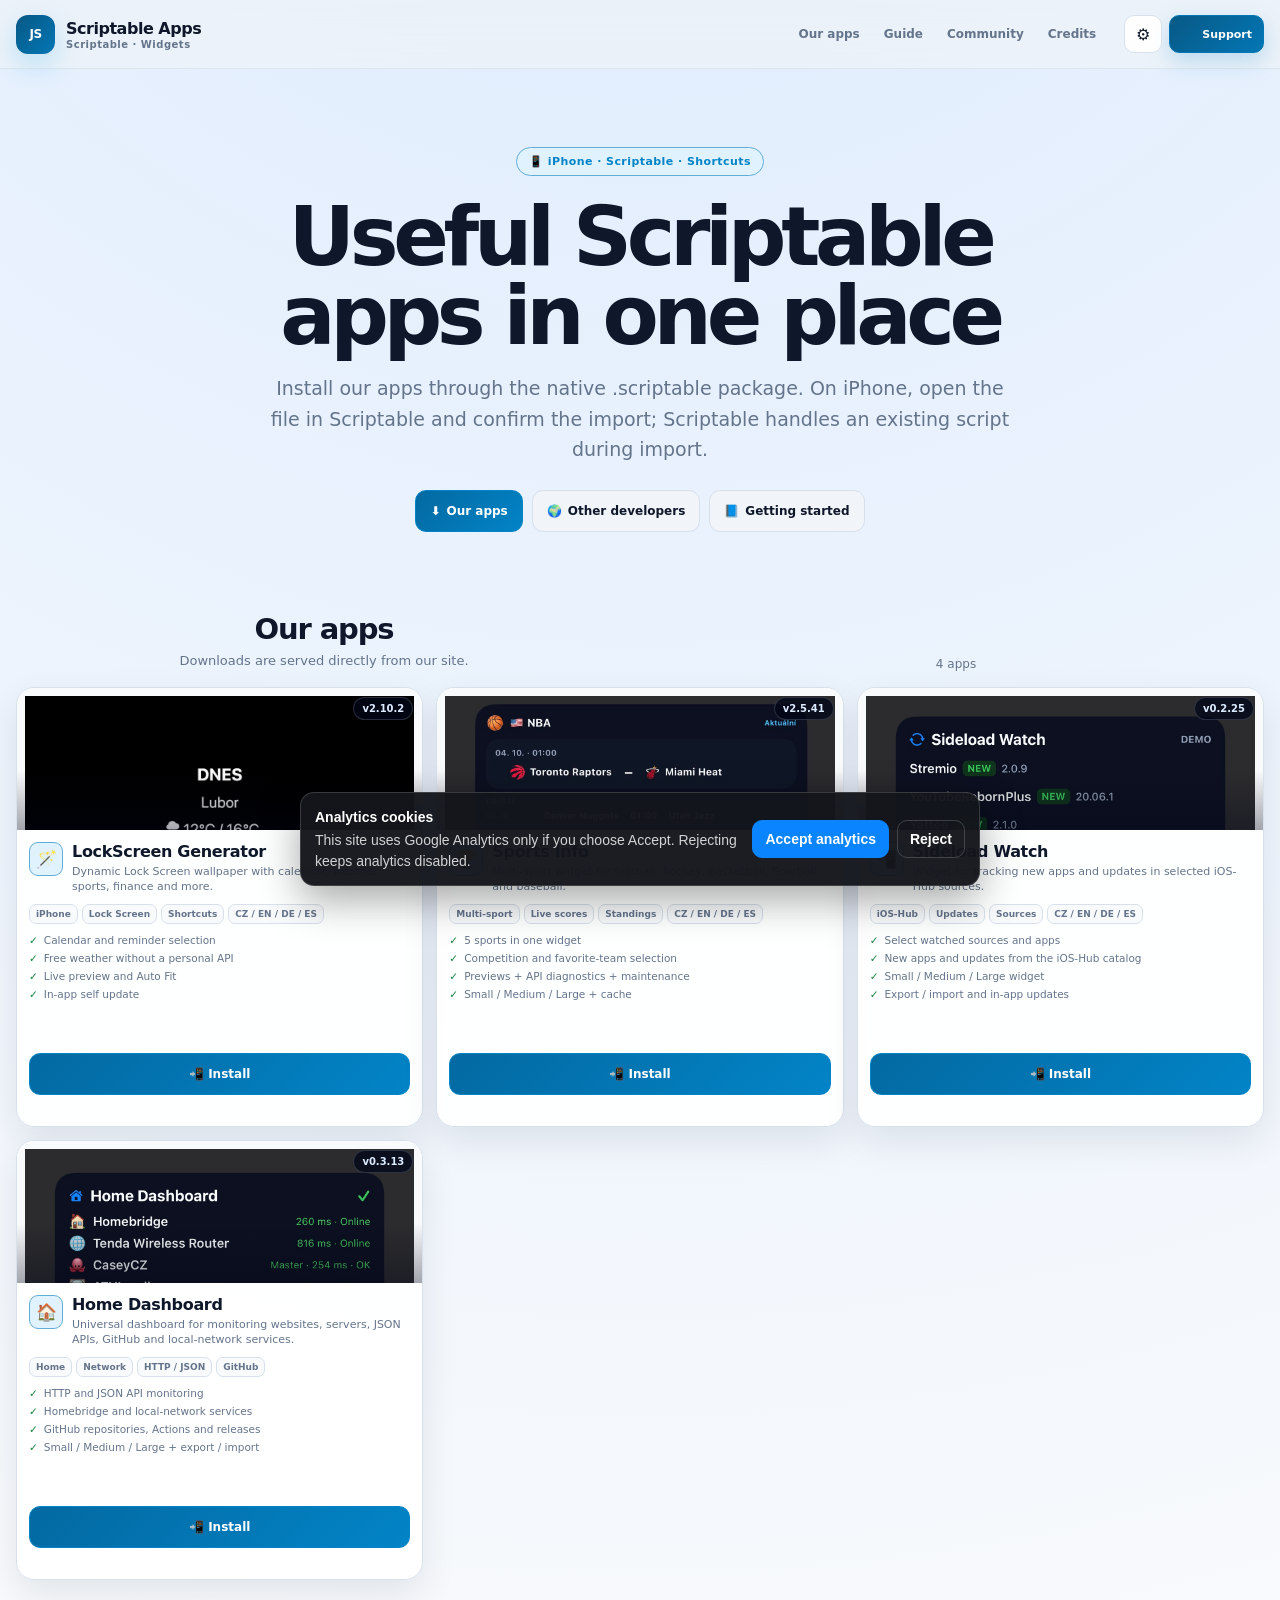
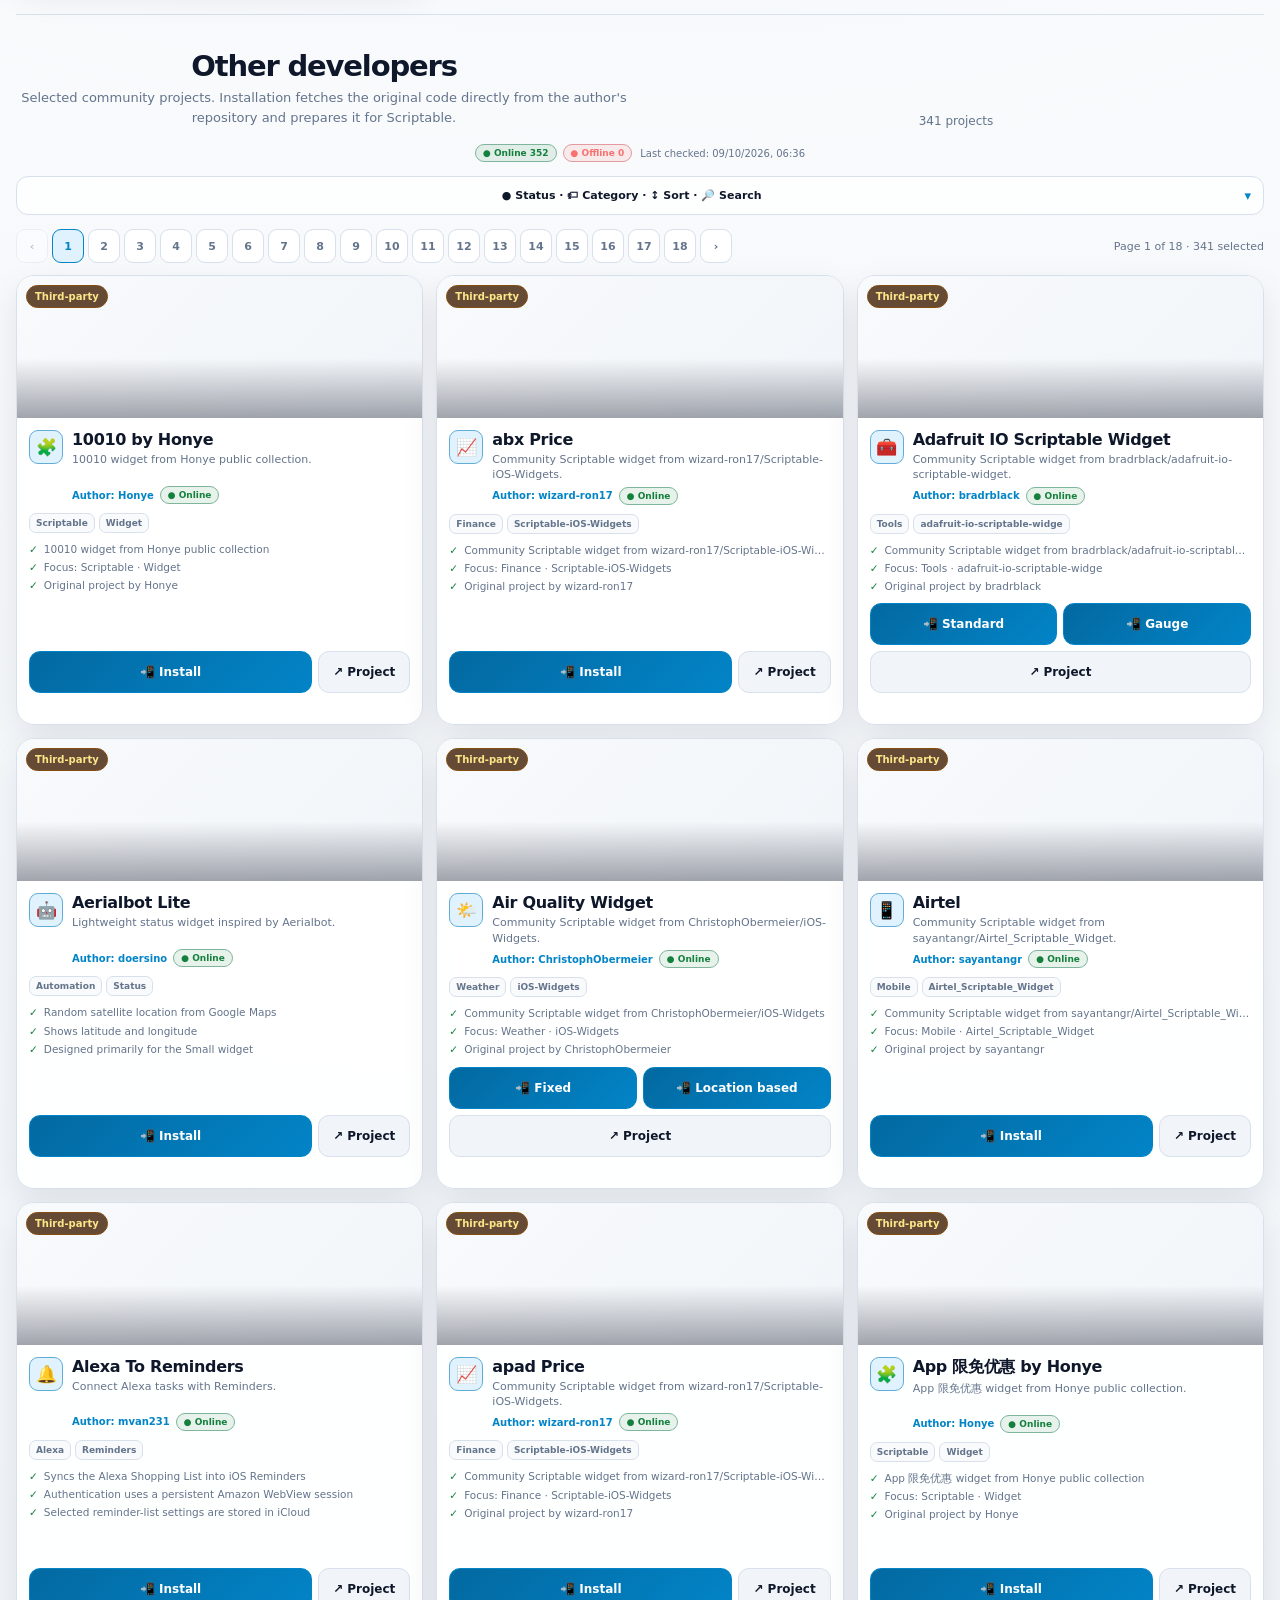
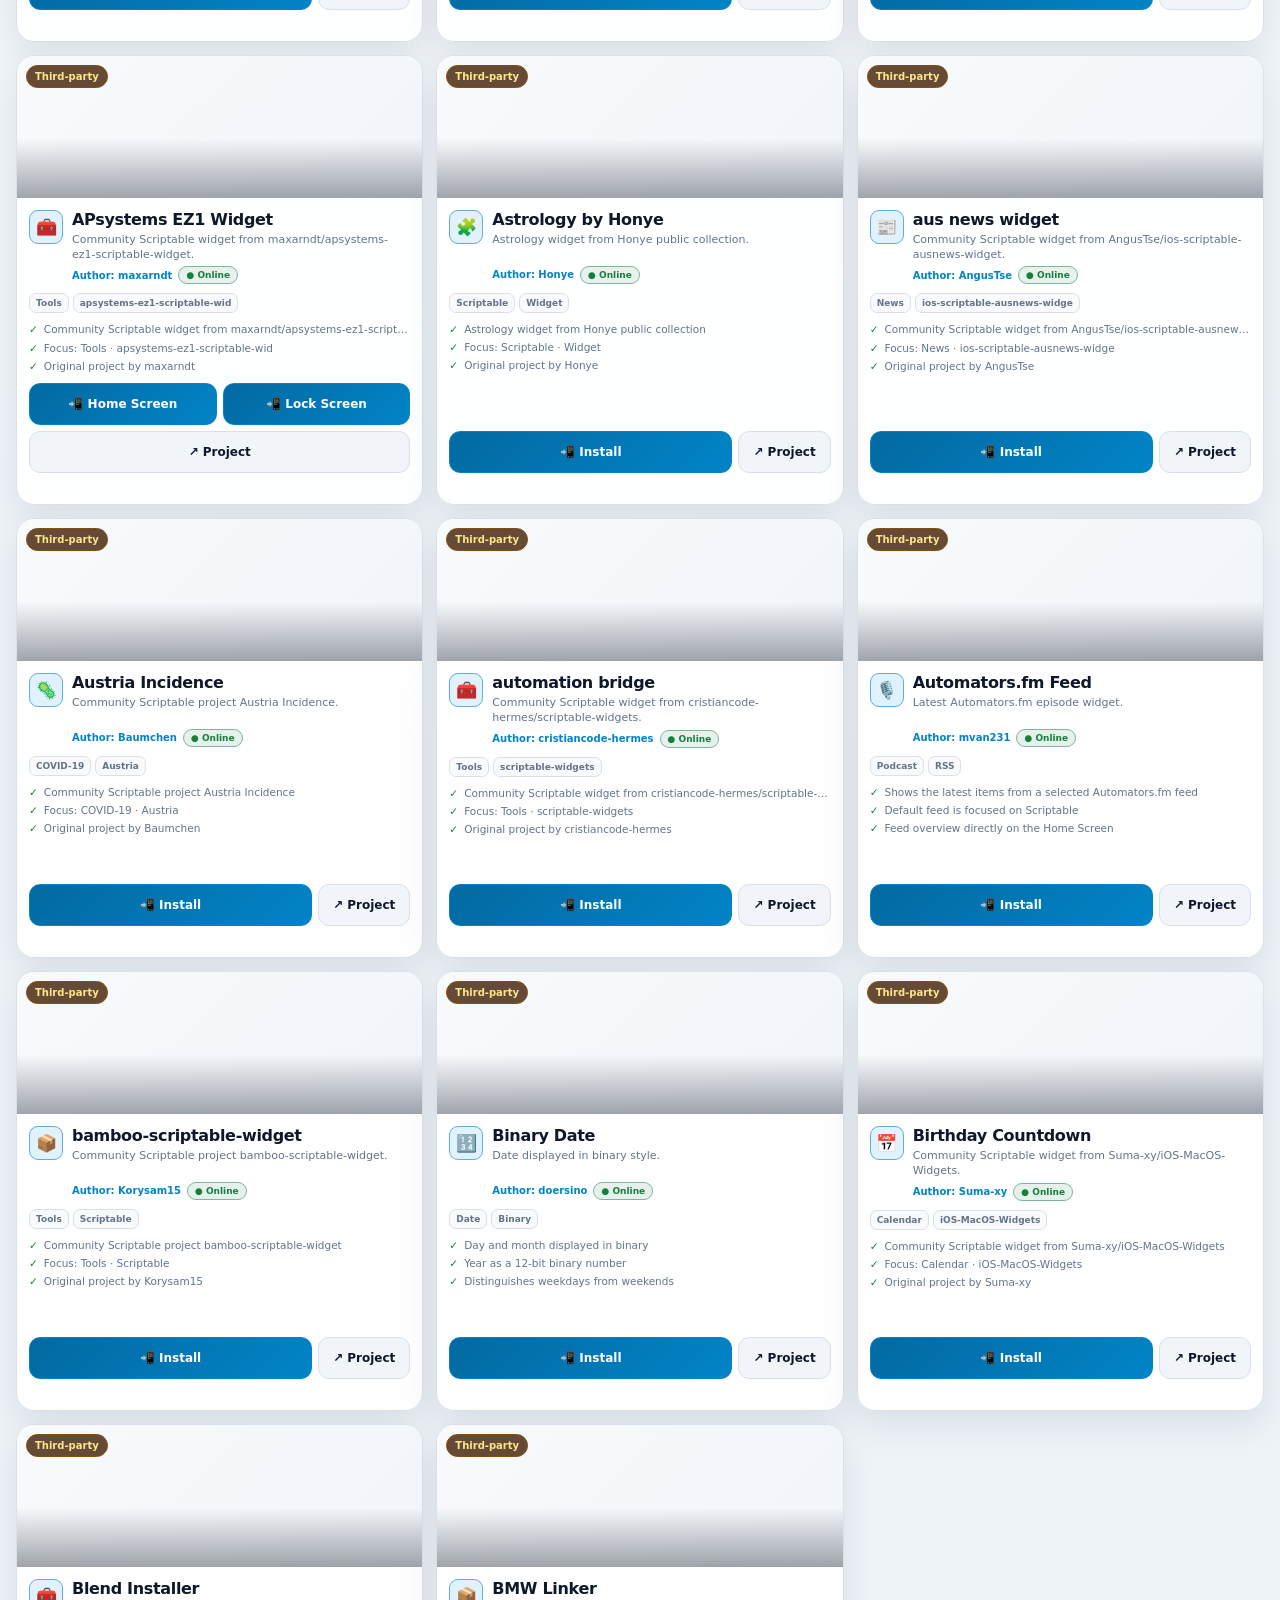
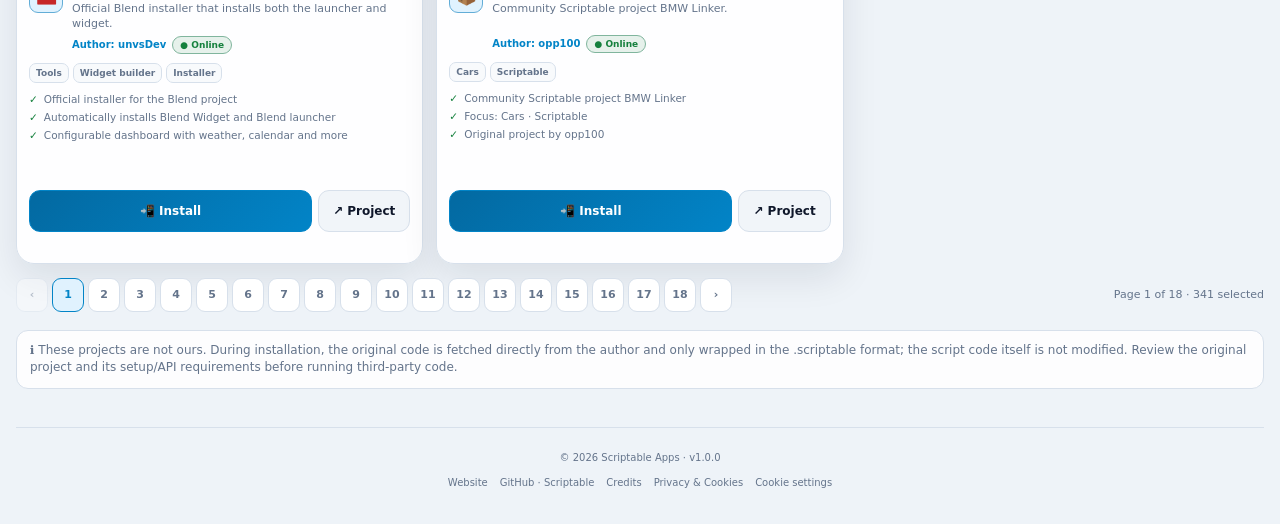
==== commit 82e0e798: "Match site footer with iOS Hub" ====
--- a/index.html
+++ b/index.html
@@ -144,22 +144,17 @@
     </main>
 
     <footer class="footer">
-      <div class="wrap footer-inner">
-        <span>© <span id="year"></span> Scriptable Apps</span>
-        <div class="footer-links">
-          <a href="https://caseycz.github.io/" target="_blank" rel="noopener">Website</a>
-          
-          
-          <a href="CHANGELOG.md">Changelog</a>
-          <a href="COMPLIANCE.md">Compliance</a>
-          <a href="https://github.com/CaseyCZ/Scriptable" target="_blank" rel="noopener">GitHub · Scriptable</a>
-          <a href="https://github.com/dersvenhesse/awesome-scriptable" target="_blank" rel="noopener">Awesome Scriptable</a>
-          <a href="https://www.scriptables.net/" target="_blank" rel="noopener">Scriptables.net</a>
-          <a href="https://www.reddit.com/r/Scriptable/" target="_blank" rel="noopener">r/Scriptable</a>
-          <a href="privacy.html">Privacy &amp; Cookies</a><button class="footer-link-button" type="button" data-cookie-settings>Cookie settings</button>
-        </div>
-      </div>
-    </footer>
+  <div class="wrap footer-inner">
+    <span>© <span id="year"></span> Scriptable Apps · v1.0.0</span>
+    <div class="footer-links">
+      <a href="https://caseycz.github.io/" target="_blank" rel="noopener">Website</a>
+      <a href="https://github.com/CaseyCZ/Scriptable" target="_blank" rel="noopener">GitHub · Scriptable</a>
+      <a href="credits.html">Credits</a>
+      <a href="privacy.html">Privacy &amp; Cookies</a>
+      <button class="footer-link-button" type="button" data-cookie-settings>Cookie settings</button>
+    </div>
+  </div>
+</footer>
   </div>
 
 
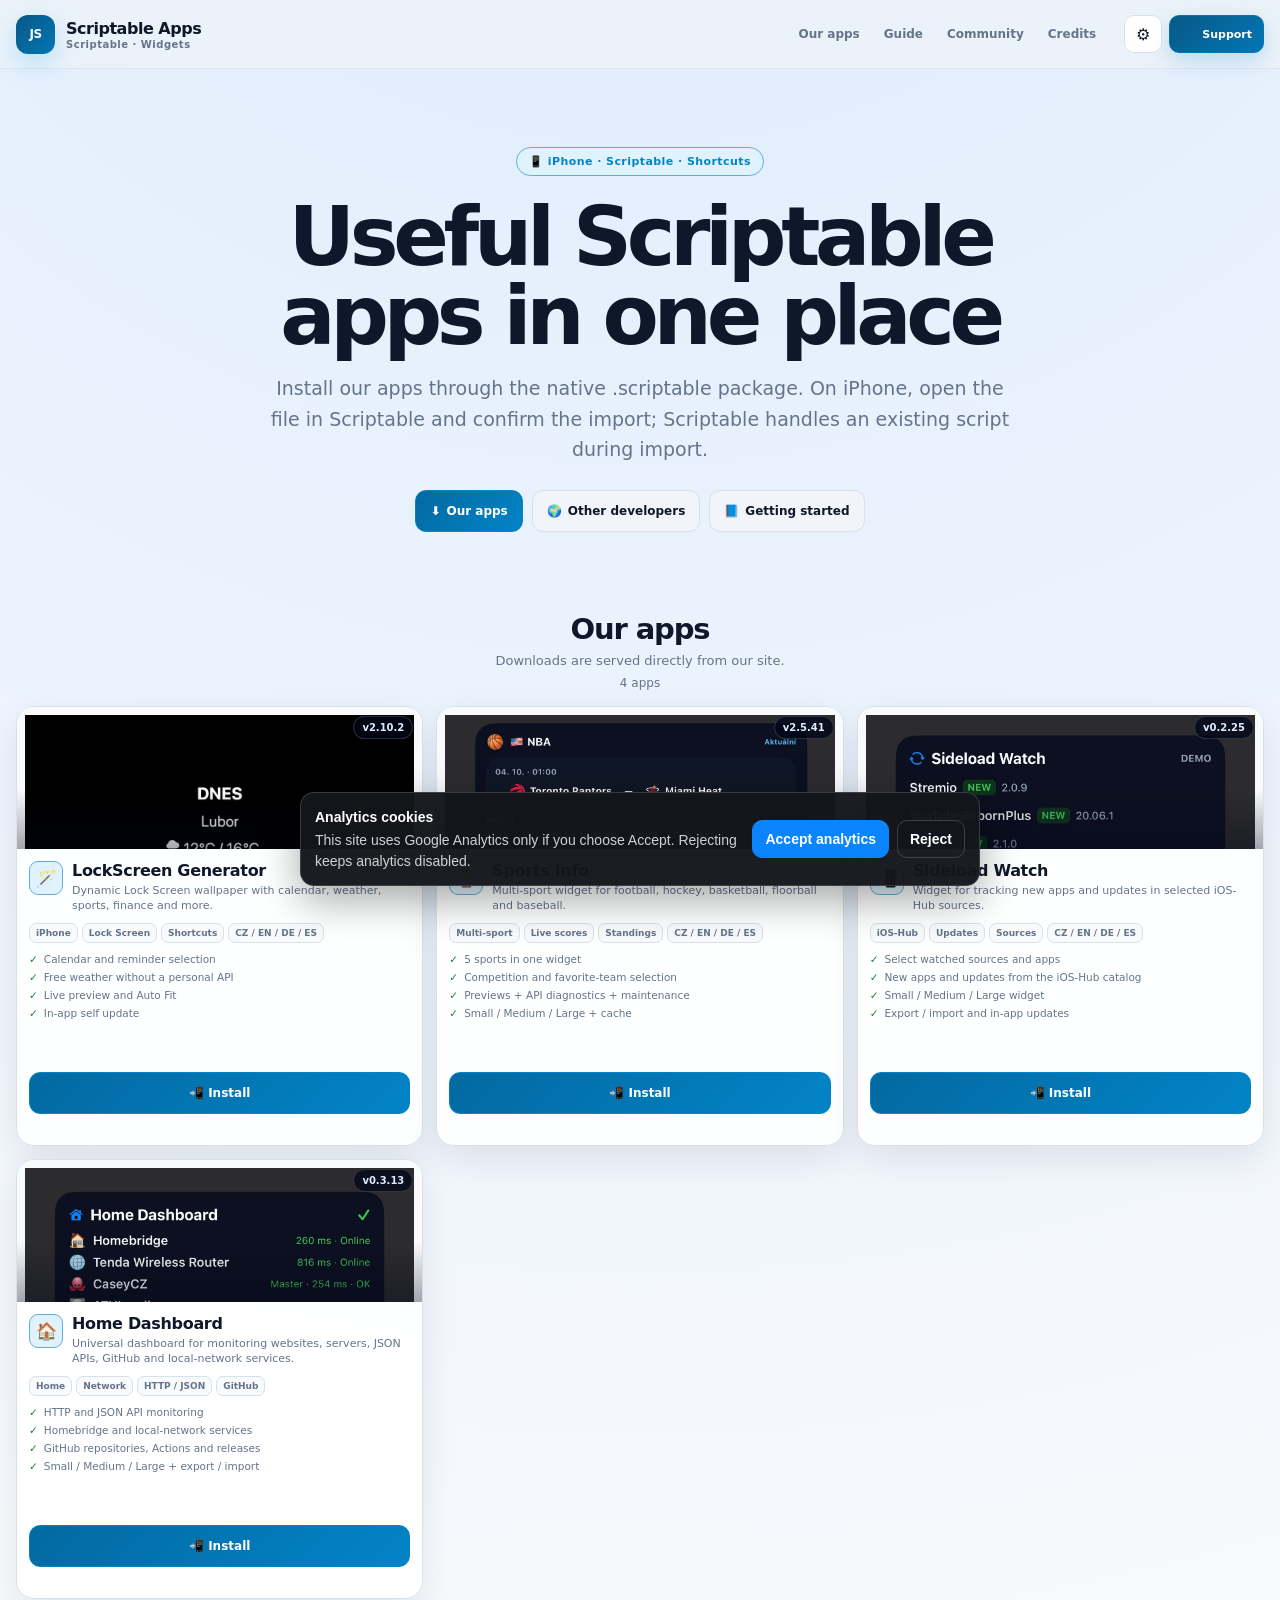
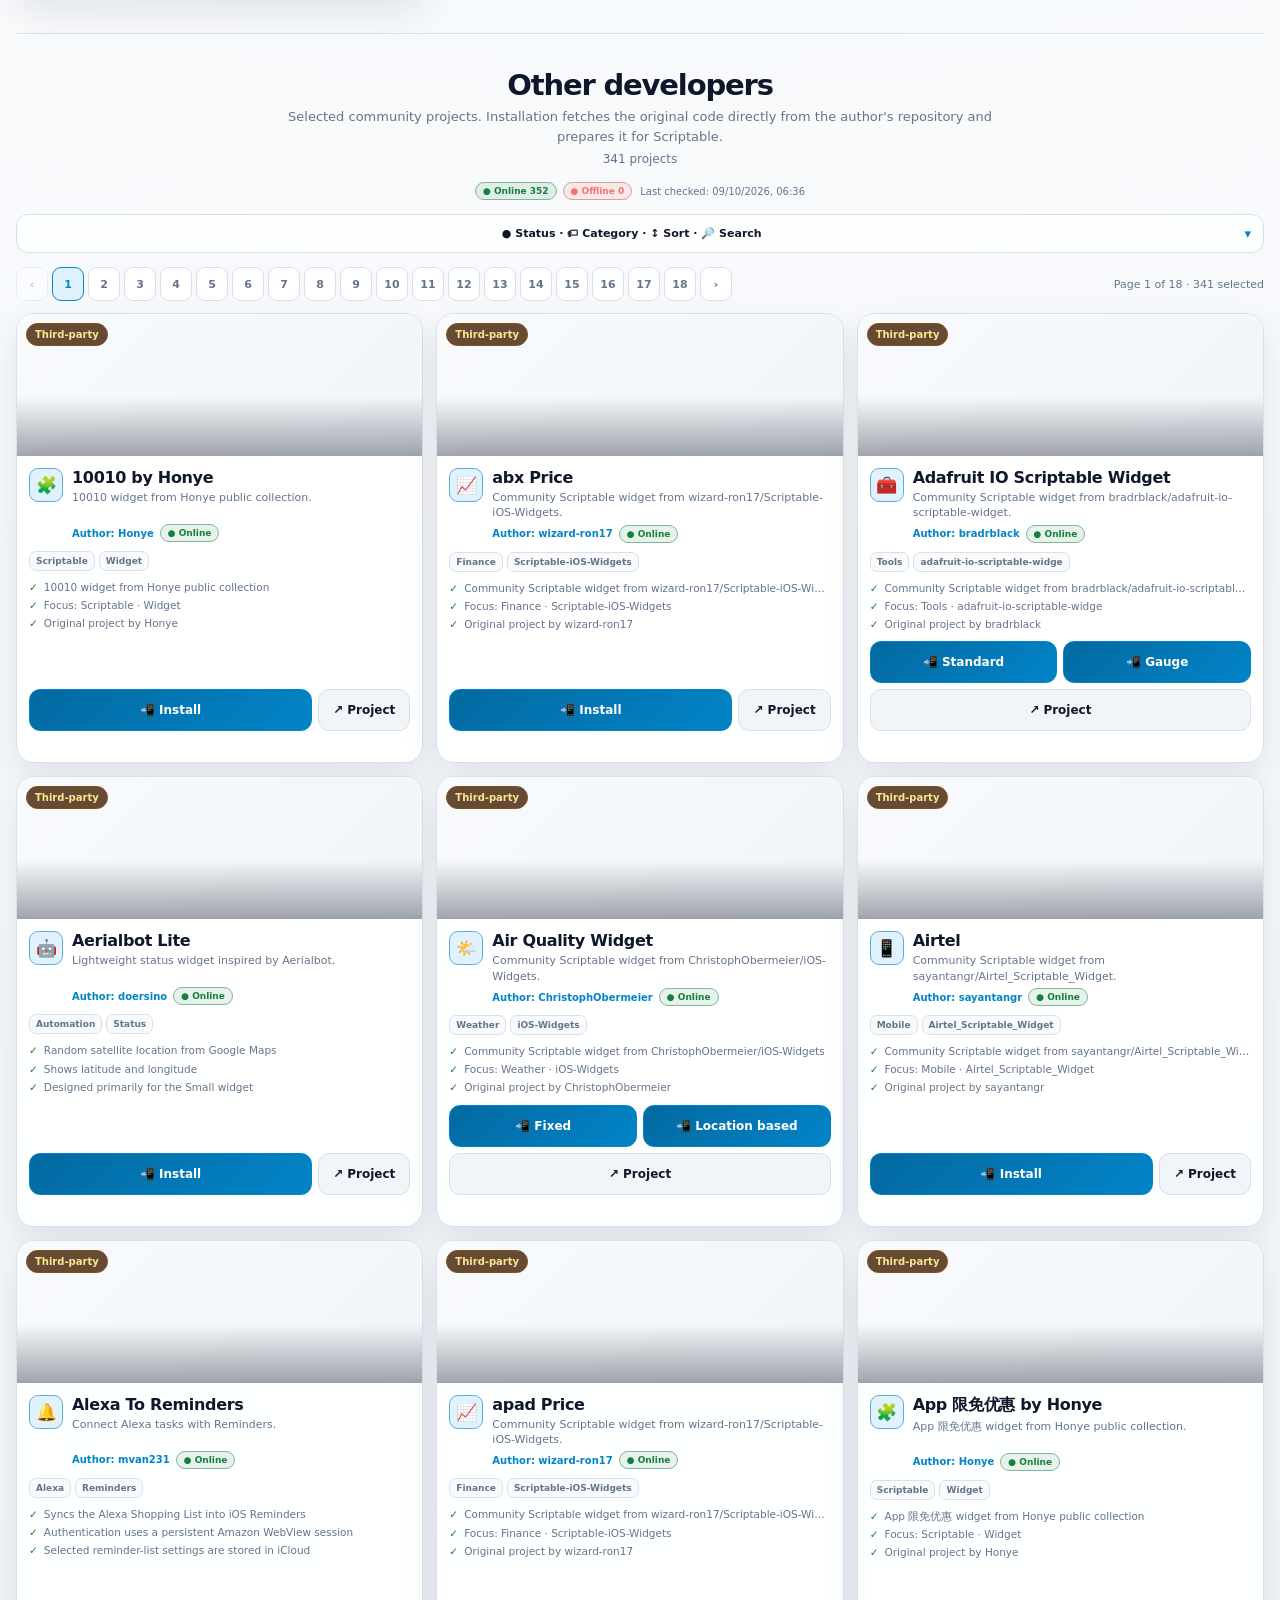
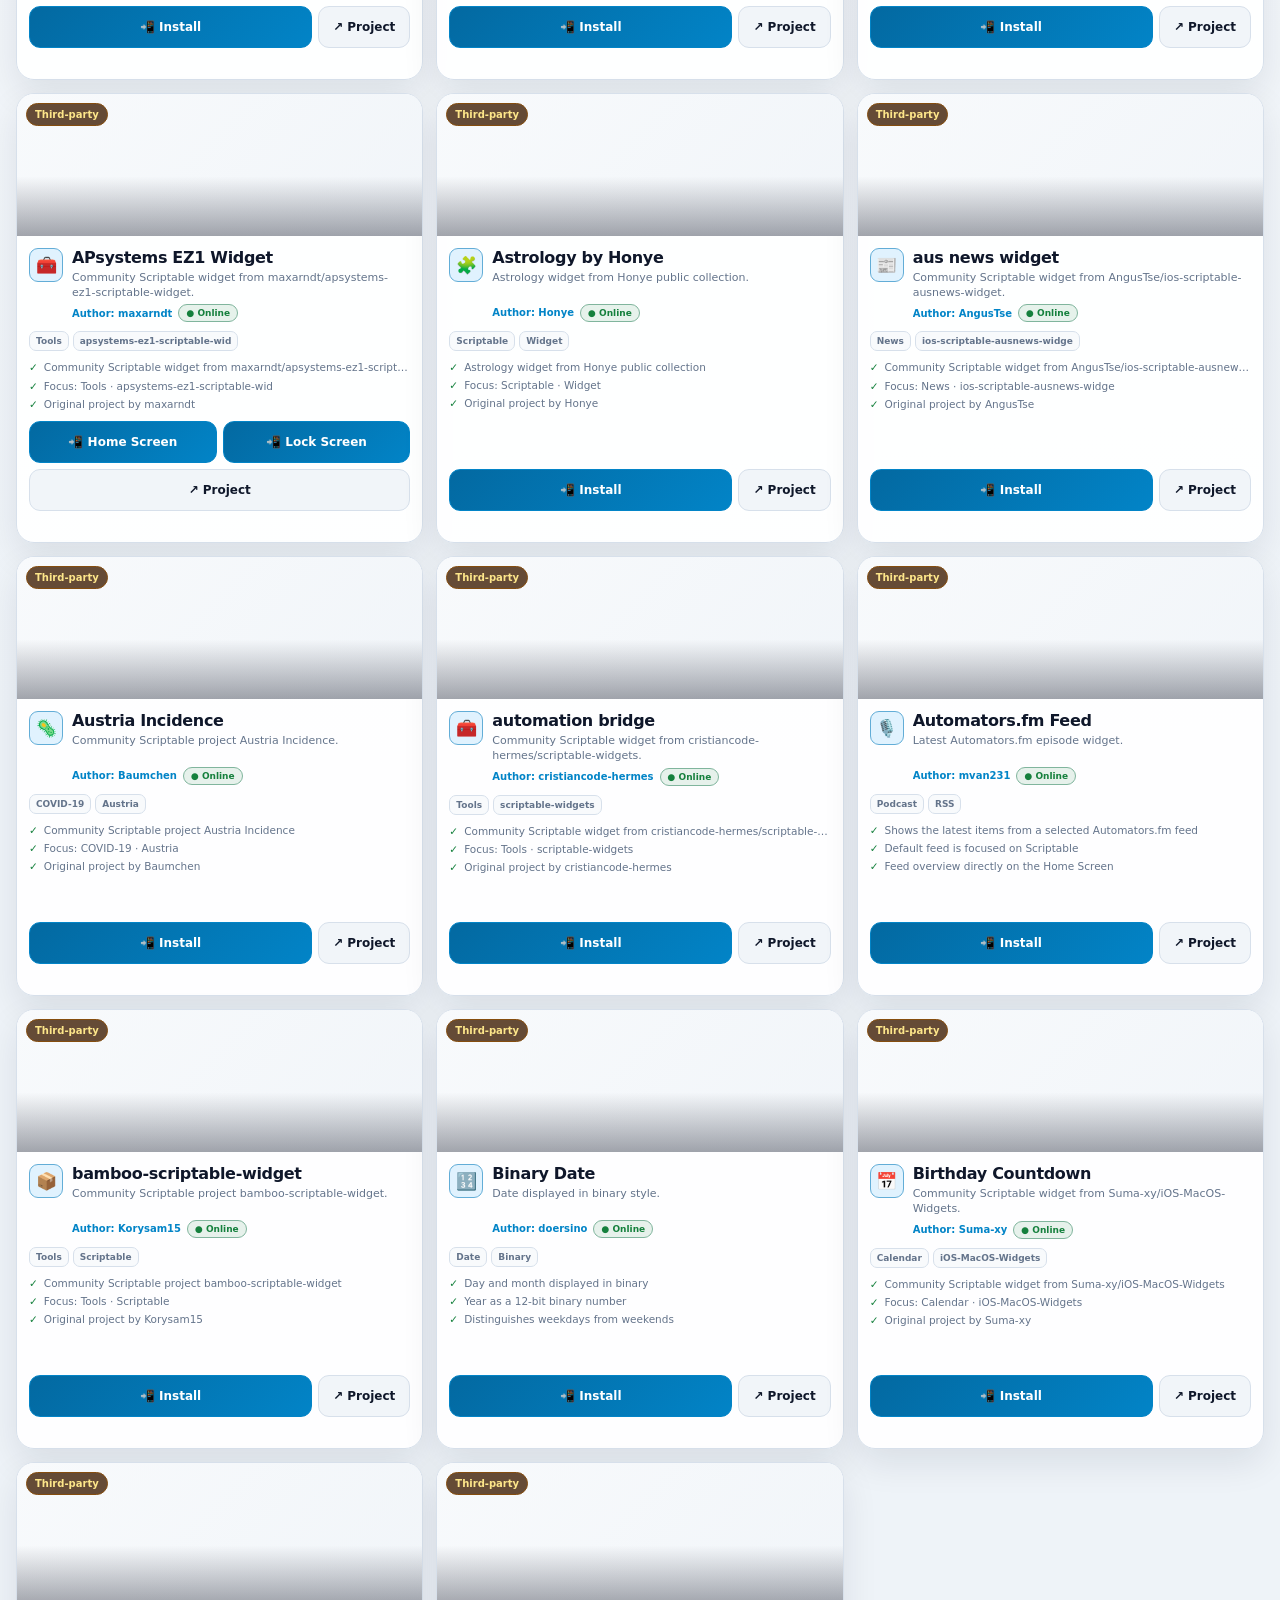
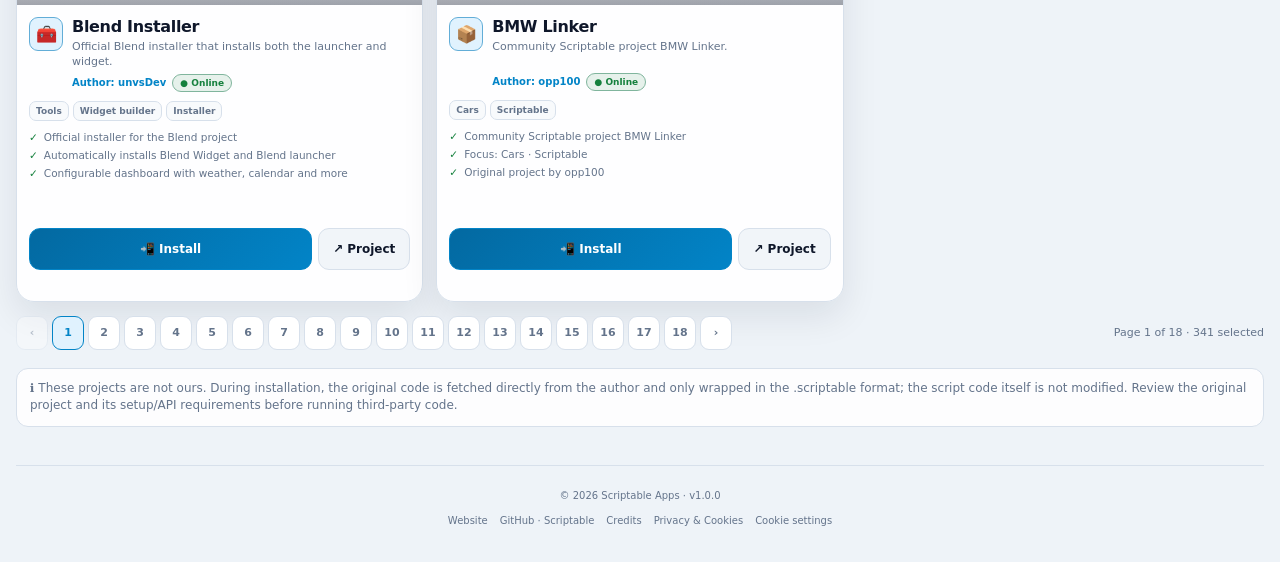
==== commit 6edc2717: "Center catalog section headings on desktop" ====
--- a/index.html
+++ b/index.html
@@ -30,6 +30,7 @@
     .catalogBar{display:grid;grid-template-columns:minmax(0,1fr) auto;align-items:end;gap:10px;margin:0 0 12px}.catalogFilters{display:flex;align-items:end;gap:10px;min-width:0}.filterWrap,.searchWrap{display:flex;align-items:center;gap:7px;min-width:0}.filterWrap{flex:0 0 auto}.searchWrap{flex:1;max-width:360px}.filterLabel{color:var(--muted);font-size:11px;font-weight:800;white-space:nowrap}.categorySelect,.searchInput{height:34px;border:1px solid var(--border);border-radius:9px;background:var(--panel);color:var(--text);font-size:11px;font-weight:800;outline:none}.categorySelect{min-width:150px;padding:0 30px 0 10px}.searchInput{width:100%;min-width:180px;padding:0 11px}.searchInput::placeholder{color:var(--muted);font-weight:700}.categorySelect:focus,.searchInput:focus{border-color:var(--accent);box-shadow:0 0 0 3px color-mix(in srgb,var(--accent) 14%,transparent)}.catalogRight{display:flex;align-items:center;justify-content:flex-end;gap:10px;min-width:0}.pagination{display:flex;align-items:center;justify-content:flex-end;gap:4px;flex-wrap:wrap;min-width:0}.pageBtn{height:34px;min-width:32px;border:1px solid var(--border);border-radius:9px;background:var(--panel);color:var(--muted);font-weight:850;font-size:11px;cursor:pointer;padding:0 7px}.pageBtn.active{background:var(--accent-soft);border-color:var(--accent);color:var(--accent)}.pageBtn:disabled{opacity:.4;cursor:default}.pageInfo{color:var(--muted);font-size:11px;white-space:nowrap;flex:0 0 auto}.catalogBottom{display:flex;align-items:center;justify-content:space-between;gap:10px;margin:-16px 0 18px}.catalogBottom .pagination{justify-content:flex-start}.emptyState{grid-column:1/-1;padding:28px 16px;border:1px dashed var(--border);border-radius:14px;color:var(--muted);text-align:center;background:color-mix(in srgb,var(--panel) 75%,transparent)}
     .grid{display:grid;grid-template-columns:repeat(3,minmax(0,1fr));gap:13px;padding-bottom:30px;align-items:stretch}.card{min-width:0;min-height:440px;height:auto;overflow:hidden;background:color-mix(in srgb,var(--panel) 96%,transparent);border:1px solid var(--border);border-radius:16px;box-shadow:var(--shadow);display:flex;flex-direction:column}.preview{position:relative;height:142px;flex:0 0 142px;background:linear-gradient(135deg,var(--input),var(--panel2));overflow:hidden;display:grid;place-items:center}.preview img{width:100%;height:100%;object-fit:cover;display:block}.ourPreview img{object-fit:contain;padding:8px;background:var(--input)}.preview:after{content:"";position:absolute;inset:0;background:linear-gradient(180deg,transparent 58%,rgba(2,6,23,.35) 100%);pointer-events:none}.version,.externalBadge{position:absolute;top:9px;z-index:2;padding:5px 8px;border-radius:999px;background:rgba(2,6,23,.76);border:1px solid rgba(148,163,184,.25);font-size:10px;font-weight:850;color:#dbeafe}.version{right:9px}.externalBadge{left:9px;color:#fde68a;border-color:#854d0e;background:rgba(66,32,6,.8)}.body{padding:12px;display:flex;flex-direction:column;flex:1;min-height:0}.titleRow{display:flex;align-items:start;gap:9px}.appIcon{width:34px;height:34px;border-radius:9px;background:var(--accent-soft);border:1px solid color-mix(in srgb,var(--accent) 55%,var(--border));display:grid;place-items:center;font-size:17px;flex:0 0 34px}.appTitle{min-width:0;flex:1}.appTitle h3{margin:0 0 3px;font-size:16px;letter-spacing:-.02em;white-space:nowrap;overflow:hidden;text-overflow:ellipsis}.appTitle p{margin:0;color:var(--muted);font-size:11px;line-height:1.4;display:-webkit-box;-webkit-box-orient:vertical;-webkit-line-clamp:2;overflow:hidden;min-height:30px}.author{margin-top:4px;color:var(--accent);font-size:10px;font-weight:800;white-space:nowrap;overflow:hidden;text-overflow:ellipsis}.communityAvailability{display:inline-flex;align-items:center;gap:5px;margin-top:5px;padding:3px 7px;border:1px solid var(--border);border-radius:999px;font-size:9px;font-weight:850;width:max-content;max-width:100%}.communityAvailability.online{color:var(--ok);border-color:color-mix(in srgb,var(--ok) 45%,var(--border));background:color-mix(in srgb,var(--ok) 10%,transparent)}.communityAvailability.offline{color:#f87171;border-color:color-mix(in srgb,#ef4444 45%,var(--border));background:color-mix(in srgb,#ef4444 9%,transparent)}.communityAvailability.checking{color:var(--muted)}.communityHealth{display:flex;align-items:center;gap:6px;flex-wrap:wrap;margin:-2px 0 12px}.communityHealth .communityAvailability{margin:0}.communityChecked{color:var(--muted);font-size:10px;margin-left:2px}.tags{display:flex;flex-wrap:wrap;gap:4px;margin:9px 0;max-height:42px;overflow:hidden;flex-shrink:0}.tag{padding:4px 6px;border-radius:7px;background:var(--input);border:1px solid var(--border);font-size:9px;color:var(--muted);font-weight:750}.features{margin:0 0 10px;padding:0;list-style:none;display:grid;gap:4px;color:var(--muted);font-size:10.5px;line-height:1.35;flex-shrink:0}.features li{white-space:nowrap;overflow:hidden;text-overflow:ellipsis}.features li:before{content:"✓";color:var(--ok);font-weight:900;margin-right:6px}.actions{display:grid;grid-template-columns:1fr auto;gap:6px;margin-top:auto;flex-shrink:0}.ourActions{grid-template-columns:1fr}.status{min-height:14px;color:var(--ok);font-size:9px;margin-top:5px}.mutedLink{color:var(--accent);text-decoration:underline;text-underline-offset:3px}.divider{height:1px;background:var(--border);margin:4px 0 7px}footer{border-top:1px solid var(--border);padding:22px 0 32px;color:var(--muted);font-size:11px;text-align:center}
     body.layout-list .grid{grid-template-columns:1fr}body.layout-list .card{display:grid;grid-template-columns:210px 1fr;max-width:none;height:auto;min-height:210px}body.layout-list .preview{height:100%;min-height:182px;flex-basis:auto}body.layout-list .body{padding:14px}body.layout-list .features{grid-template-columns:repeat(2,minmax(0,1fr))}body.layout-list .features li{white-space:normal}
+    @media(min-width:901px){.sectionHead{flex-direction:column;align-items:center;justify-content:center;text-align:center;gap:5px}.sectionHead>div{width:100%;text-align:center}.sectionHead .count{width:100%;text-align:center}}
     @media(max-width:900px){.grid{grid-template-columns:repeat(2,minmax(0,1fr))}.card{height:auto;min-height:440px}.features li{white-space:normal;overflow:visible;text-overflow:clip}.catalogBar{grid-template-columns:1fr}.catalogFilters{width:100%}.searchWrap{max-width:none}.catalogRight{width:100%;justify-content:space-between;gap:8px}.pagination{justify-content:flex-start}.pageBtn{min-width:30px;padding:0 6px}}
     @media(max-width:660px){.topbar{align-items:flex-start;flex-direction:column}.topActions{width:100%;flex-wrap:wrap}.topLink{flex:1}.settingsPanel{left:0;right:auto;top:112px;width:min(310px,100%)}.hero{padding-top:24px}.brand small{display:none}.grid{grid-template-columns:1fr}.card{max-width:none;height:auto;min-height:440px}.actions,.ourActions{grid-template-columns:1fr}.heroActions .btn{width:auto}.sectionHead{align-items:start;flex-direction:column}.catalogBar{display:block}.catalogFilters{width:100%;flex-direction:column;align-items:stretch;gap:8px}.filterWrap,.searchWrap{width:100%;max-width:none}.categorySelect,.searchInput{flex:1;min-width:0;width:100%}.catalogRight{width:100%;align-items:stretch;flex-direction:column;margin-top:8px}.pagination{width:100%;justify-content:flex-start;flex-wrap:nowrap;overflow-x:auto;padding-bottom:3px}.pageBtn{flex:0 0 32px}.pageInfo{white-space:normal}.catalogBottom{align-items:stretch;flex-direction:column}.catalogBottom .pagination{width:100%;flex-wrap:nowrap;overflow-x:auto;padding-bottom:3px}.preview{height:155px;flex-basis:155px}body.layout-list .card{display:block;height:auto}body.layout-list .preview{height:145px;min-height:0}body.layout-list .features{grid-template-columns:1fr}}
   
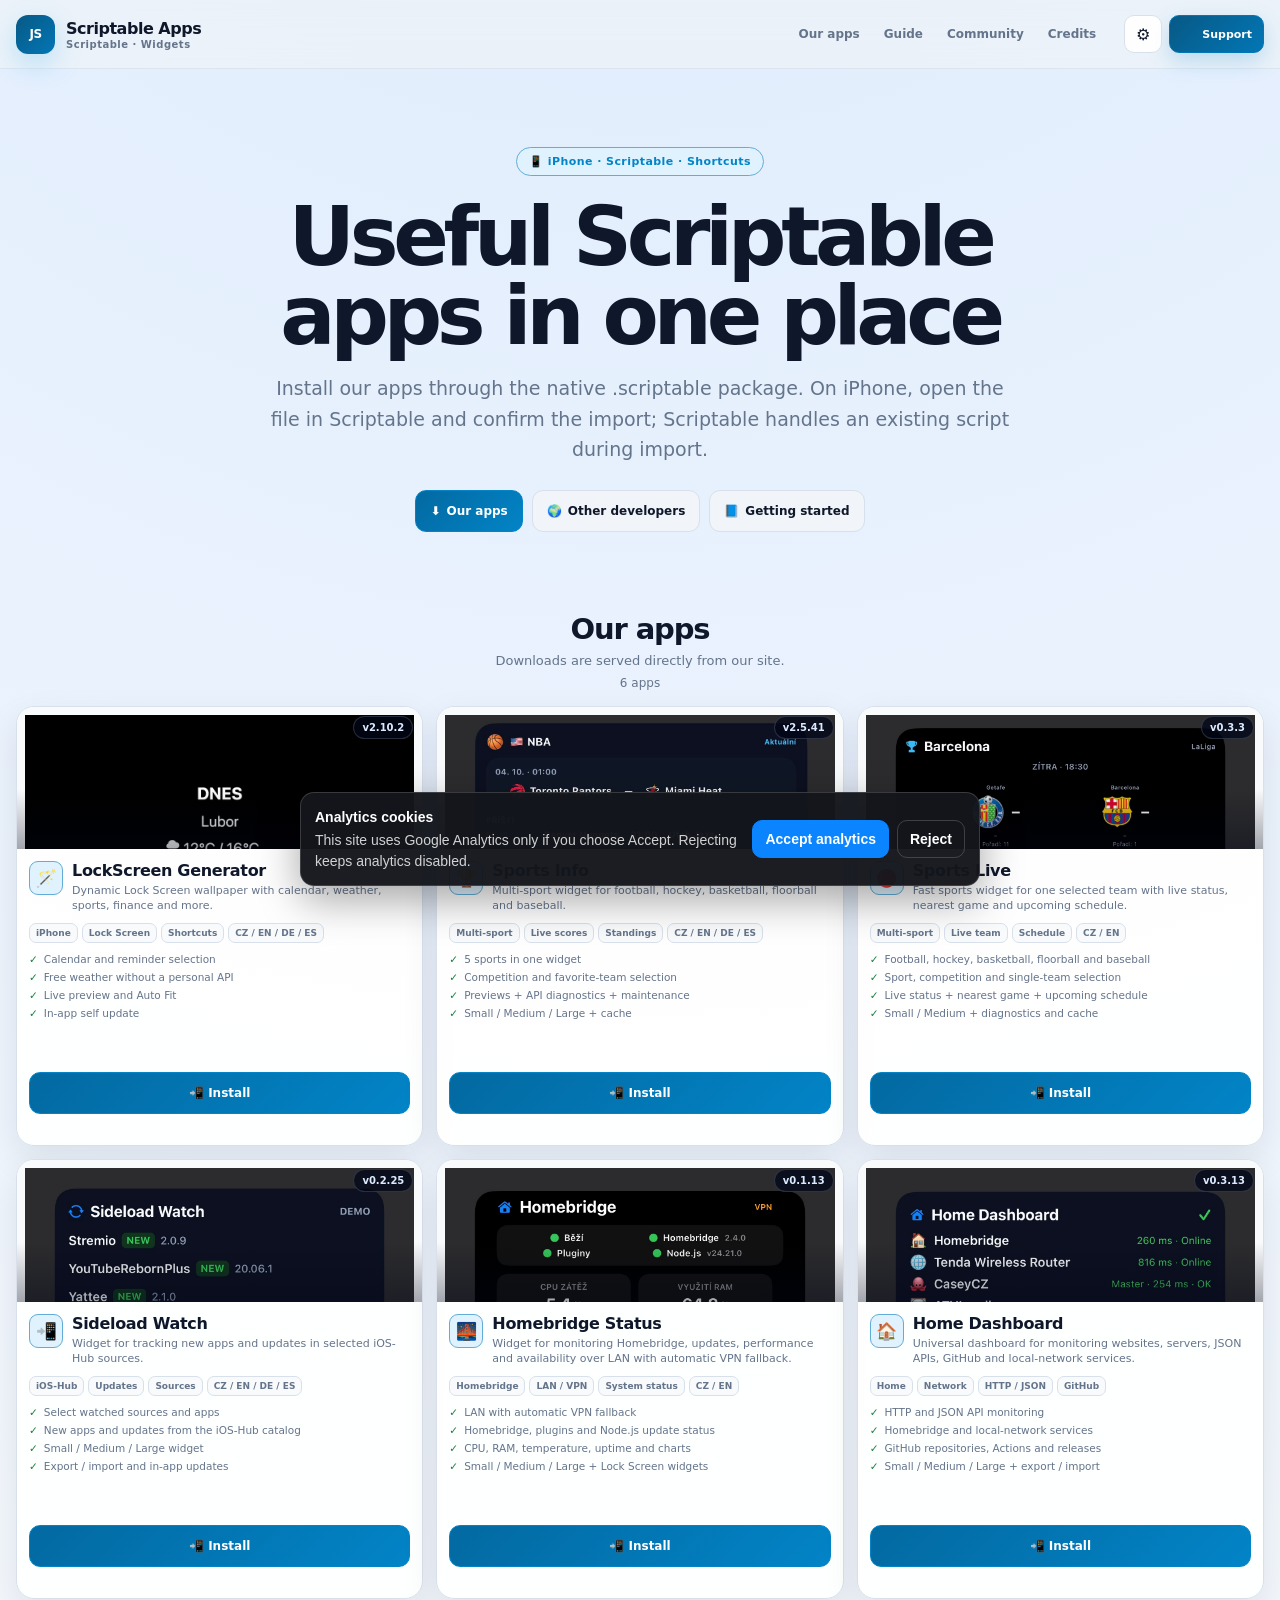
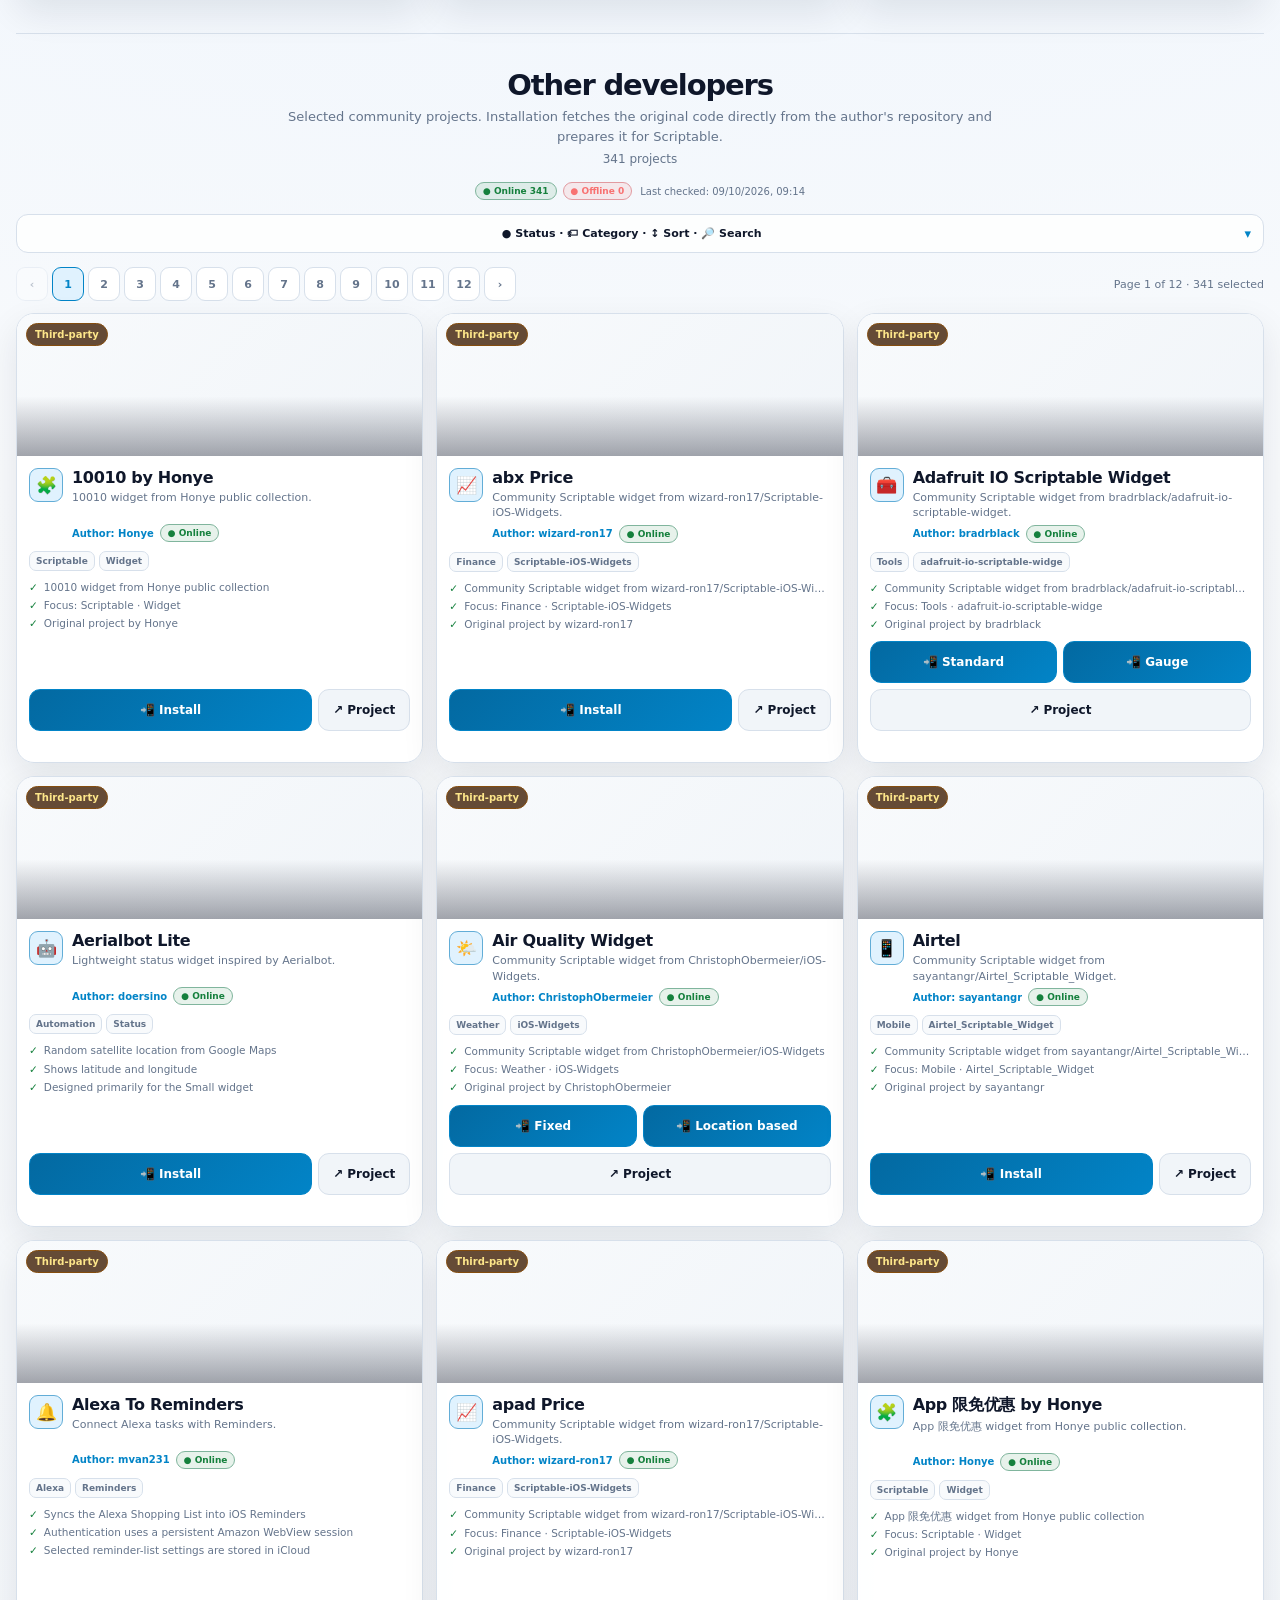
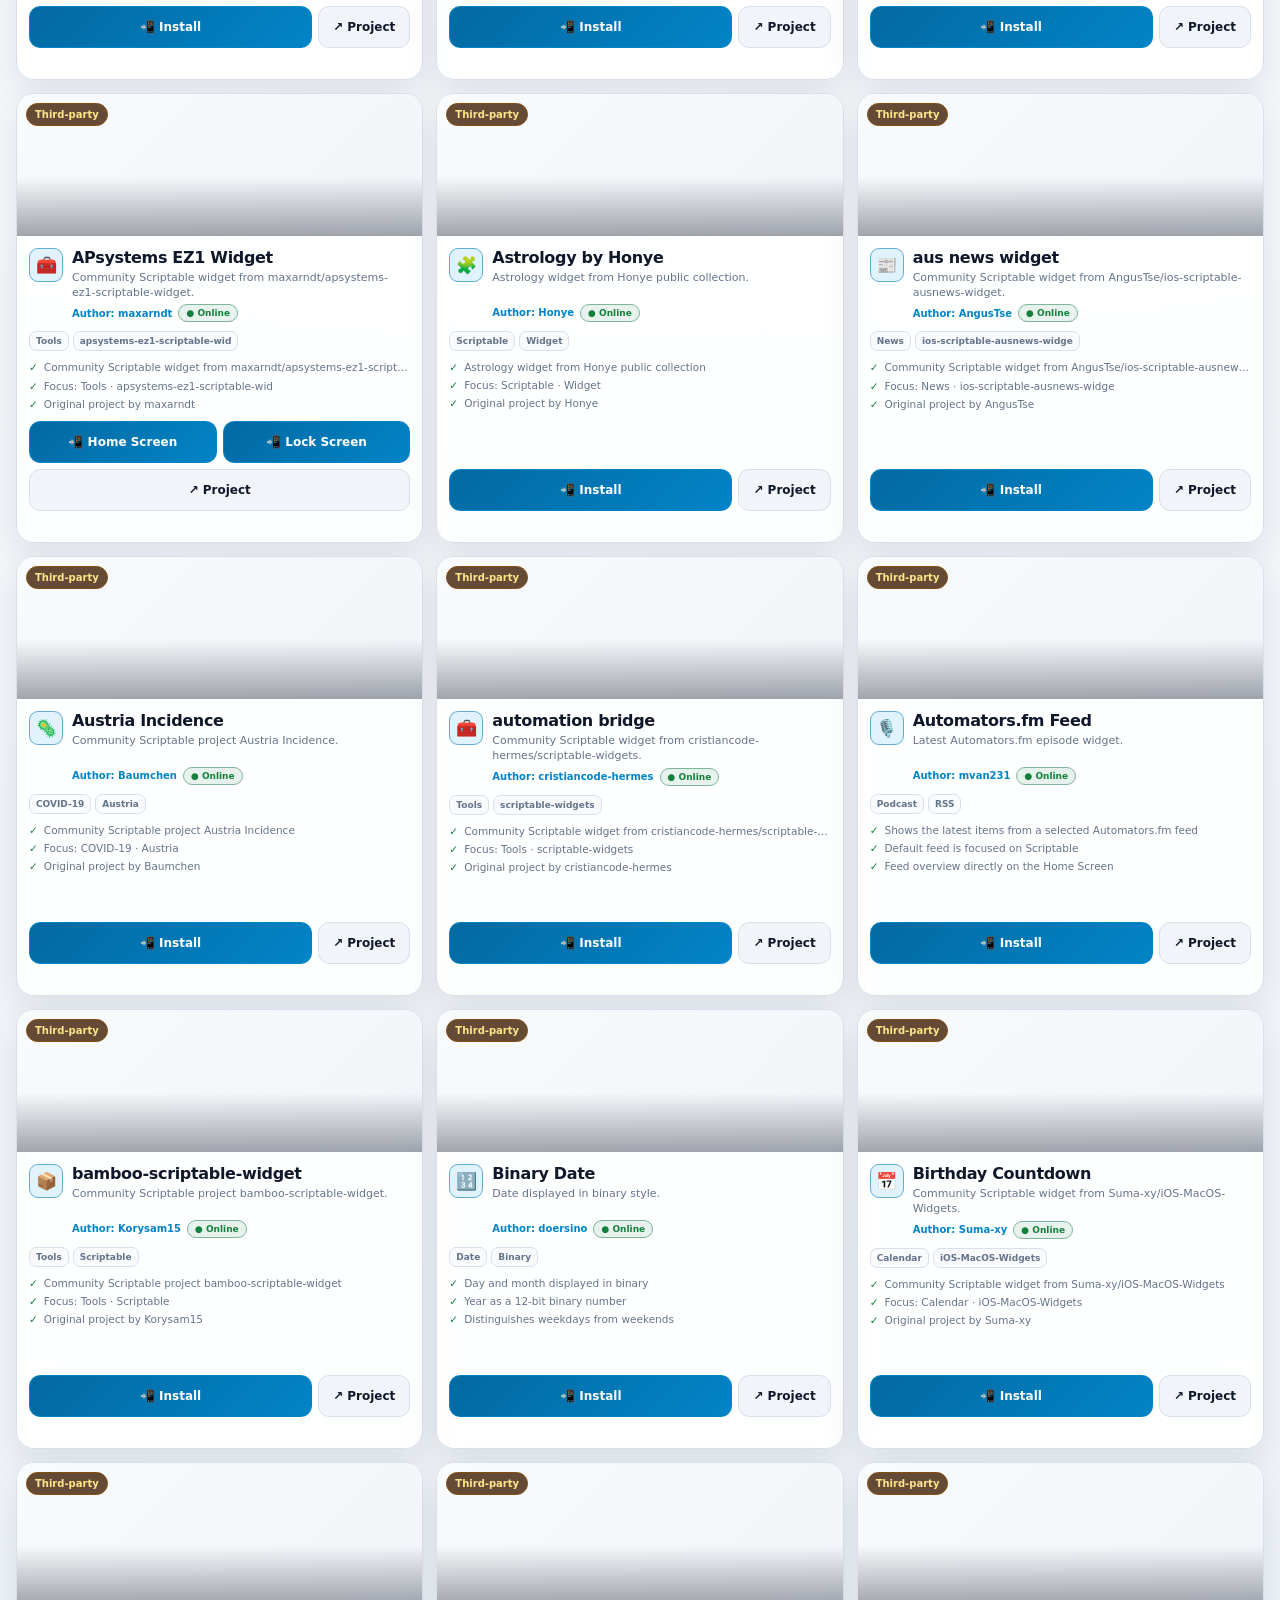
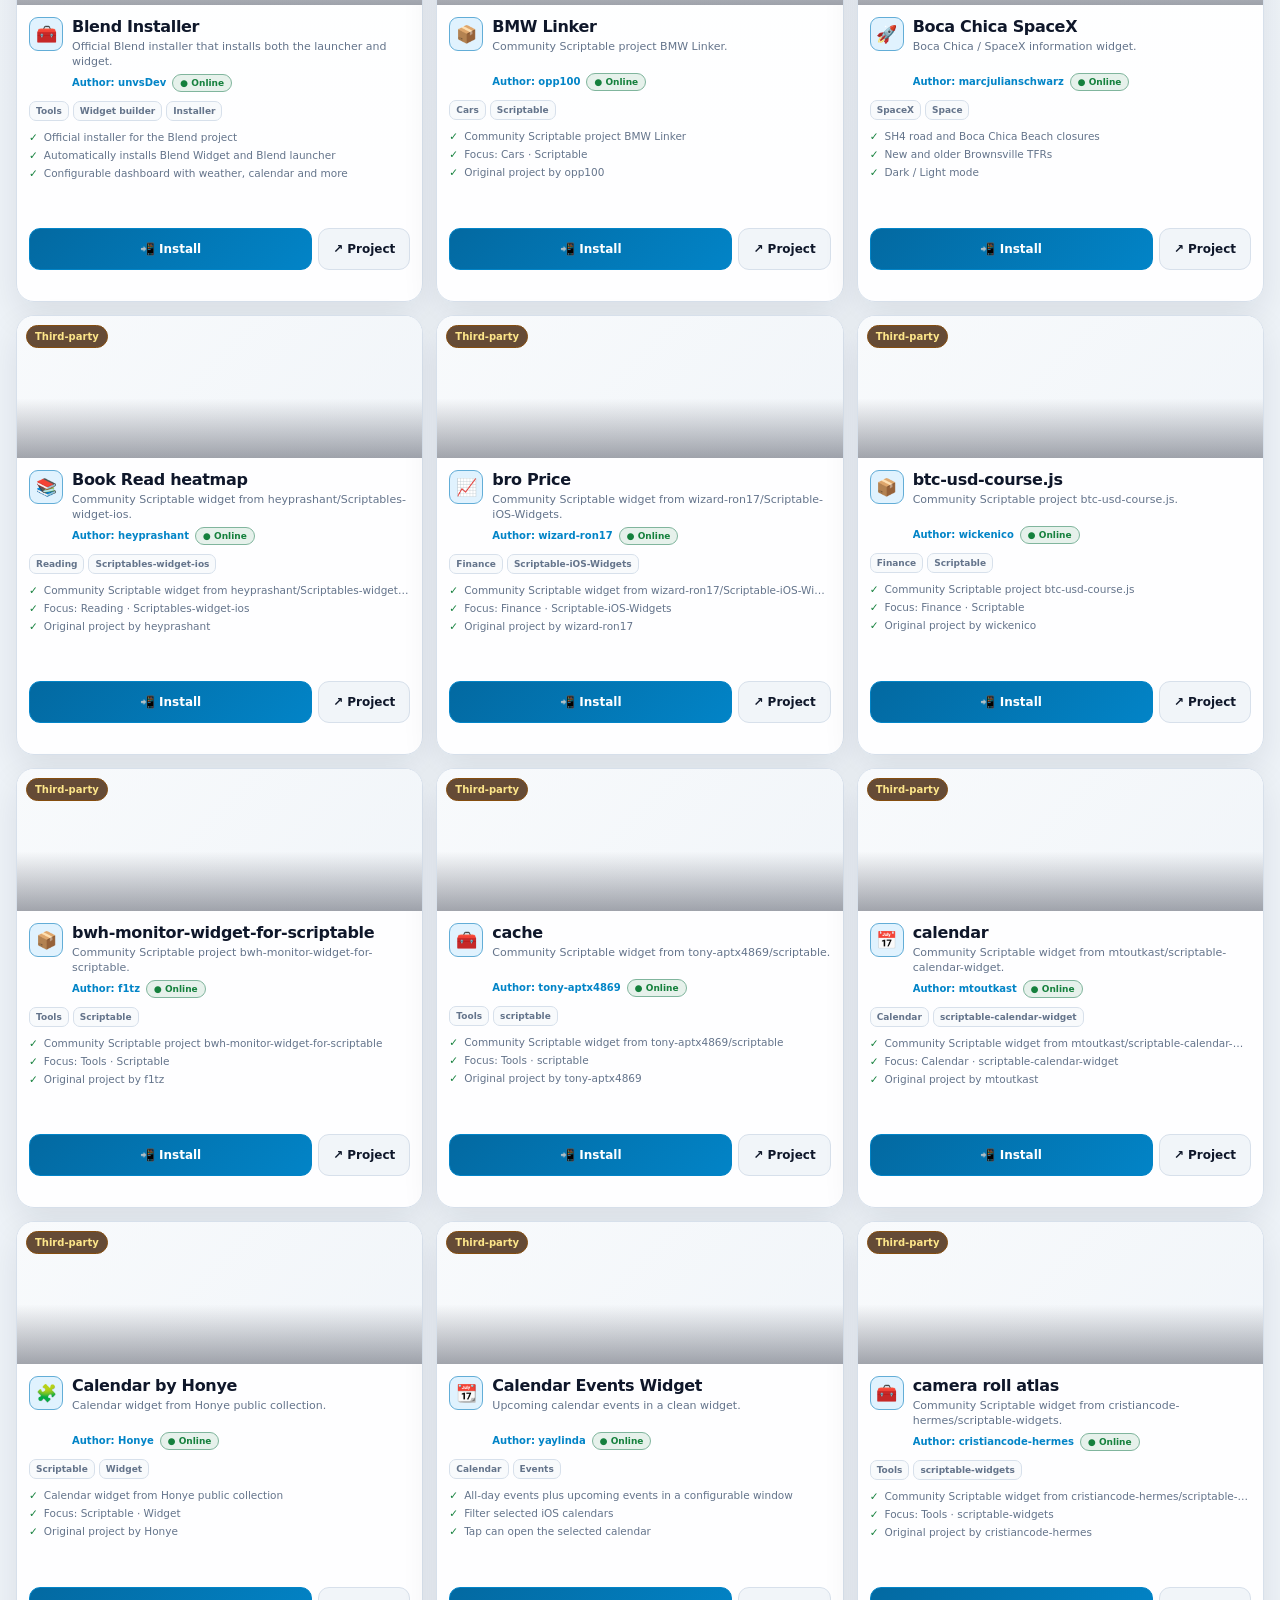
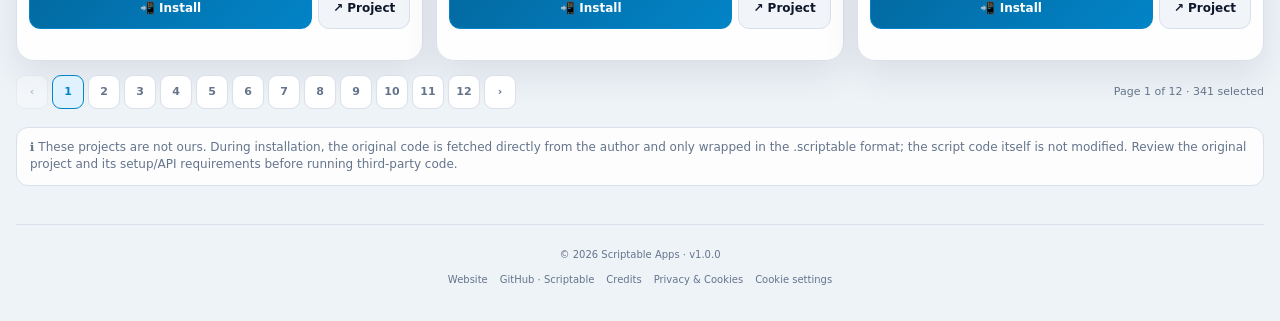
==== commit 68bdc7b1: "Complete five-language website UI" ====
--- a/index.html
+++ b/index.html
@@ -17,7 +17,7 @@
   <meta name="description" content="Scriptable Apps – užitečné iPhone nástroje a vybrané komunitní projekty ke stažení.">
   <title>Scriptable Apps</title>
 <!-- Google Analytics loads only after explicit consent. -->
-<script src="analytics-consent.js?v=20261001-footer3"></script>
+<script src="analytics-consent.js?v=20261009-i18n2"></script>
   <style>
     :root{color-scheme:dark;--page:#070b14;--bg:#0b1020;--panel:#111827;--panel2:#172033;--border:#2a3850;--text:#f8fafc;--muted:#94a3b8;--accent:#38bdf8;--accent2:#0284c7;--accent-soft:#0f2b45;--ok:#86efac;--warn:#fde68a;--shadow:0 18px 48px rgba(0,0,0,.34);--hero1:#172554;--hero2:#0b1020;--input:#0b1220}
     html[data-theme="light"]{color-scheme:light;--page:#f1f5f9;--bg:#f8fafc;--panel:#fff;--panel2:#f1f5f9;--border:#d9e2ee;--text:#0f172a;--muted:#64748b;--accent:#0284c7;--accent2:#0369a1;--accent-soft:#e0f2fe;--ok:#15803d;--warn:#92400e;--shadow:0 14px 36px rgba(15,23,42,.09);--hero1:#dbeafe;--hero2:#f8fafc;--input:#f8fafc}
@@ -169,9 +169,9 @@
       <a class="btn primary" style="width:100%" href="https://www.buymeacoffee.com/caseycz" target="_blank" rel="noopener"><span data-cs="Otevřít Buy Me a Coffee" data-en="Open Buy Me a Coffee" data-de="Buy Me a Coffee öffnen" data-es="Abrir Buy Me a Coffee" data-fr="Ouvrir Buy Me a Coffee">Otevřít Buy Me a Coffee</span></a>
     </div>
   </div>
-  <script src="./site-i18n.js?v=20261005-full1"></script>
+  <script src="./site-i18n.js?v=20261009-full2"></script>
   <script src="./community-extra.js?v=20261008-library4"></script>
-  <script src="./assets/js/index-page.js?v=20261009-csp2"></script>
+  <script src="./assets/js/index-page.js?v=20261009-i18n3"></script>
 
   
 
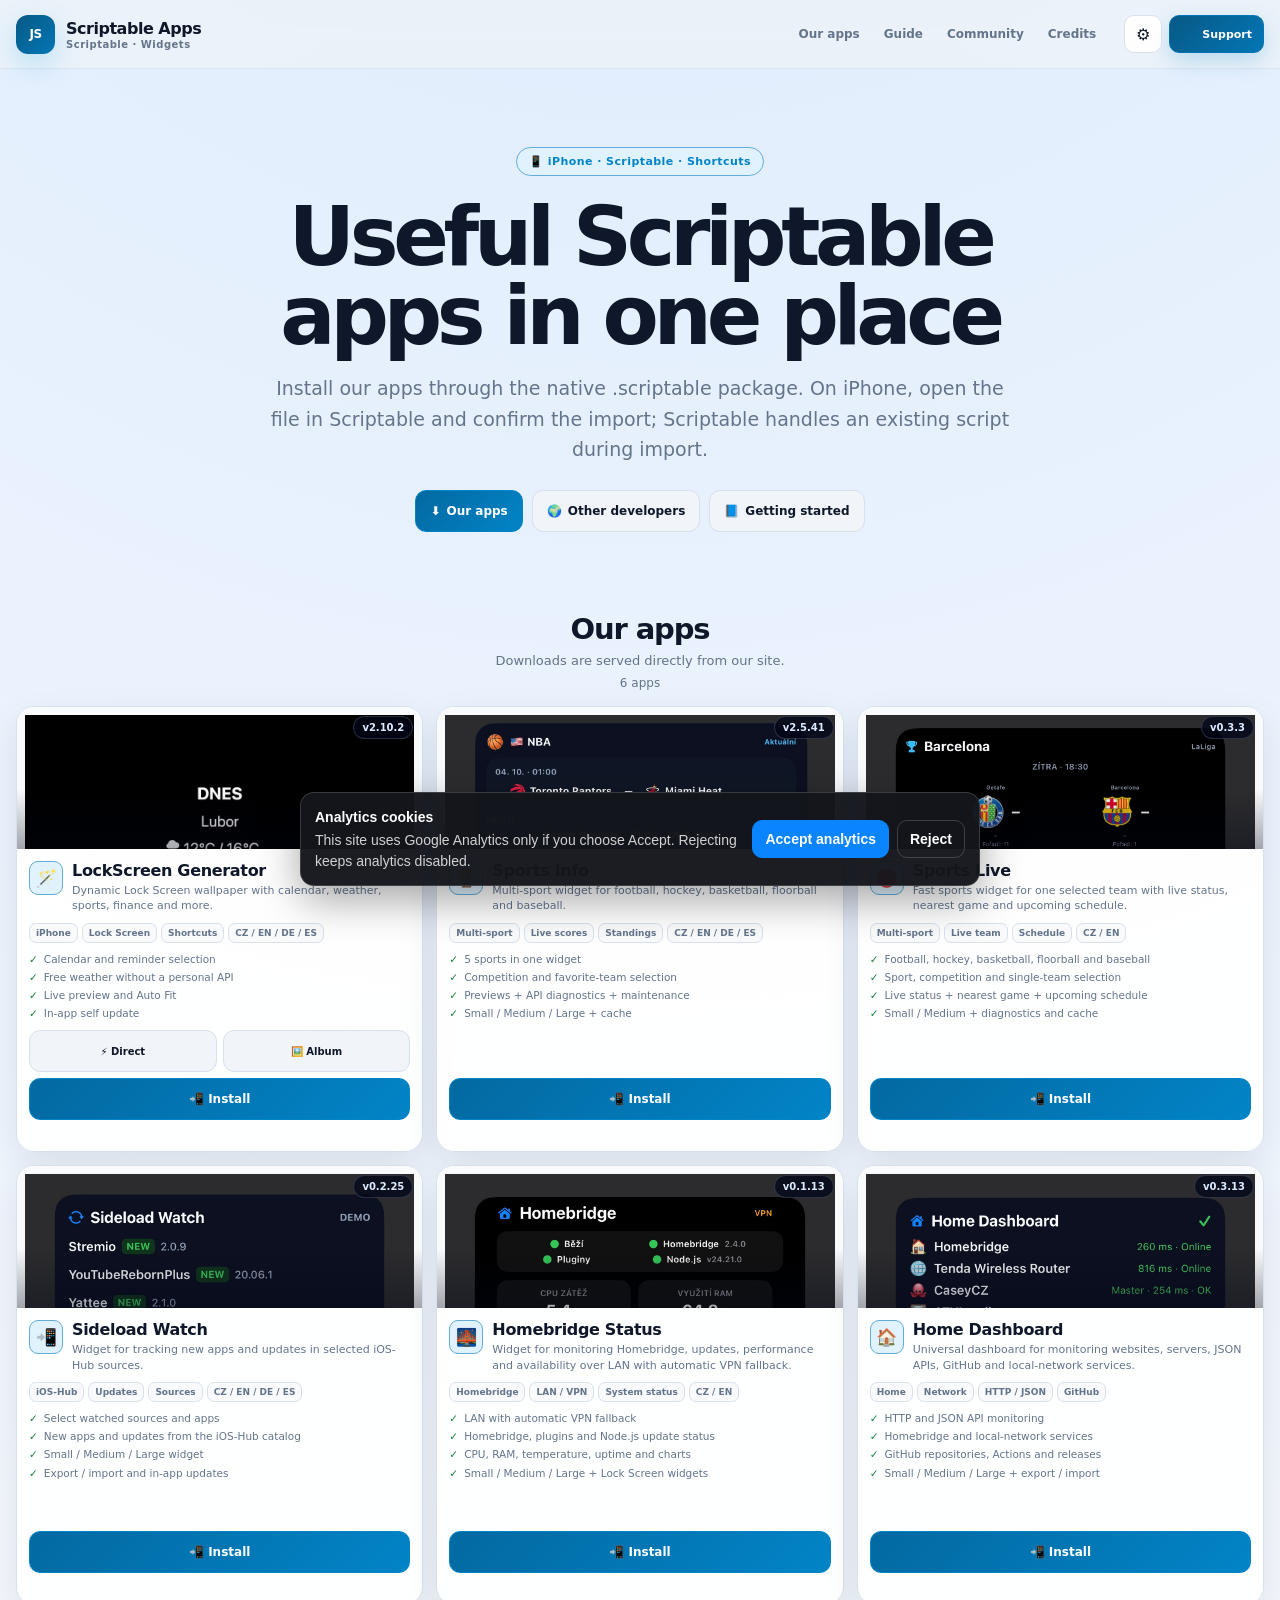
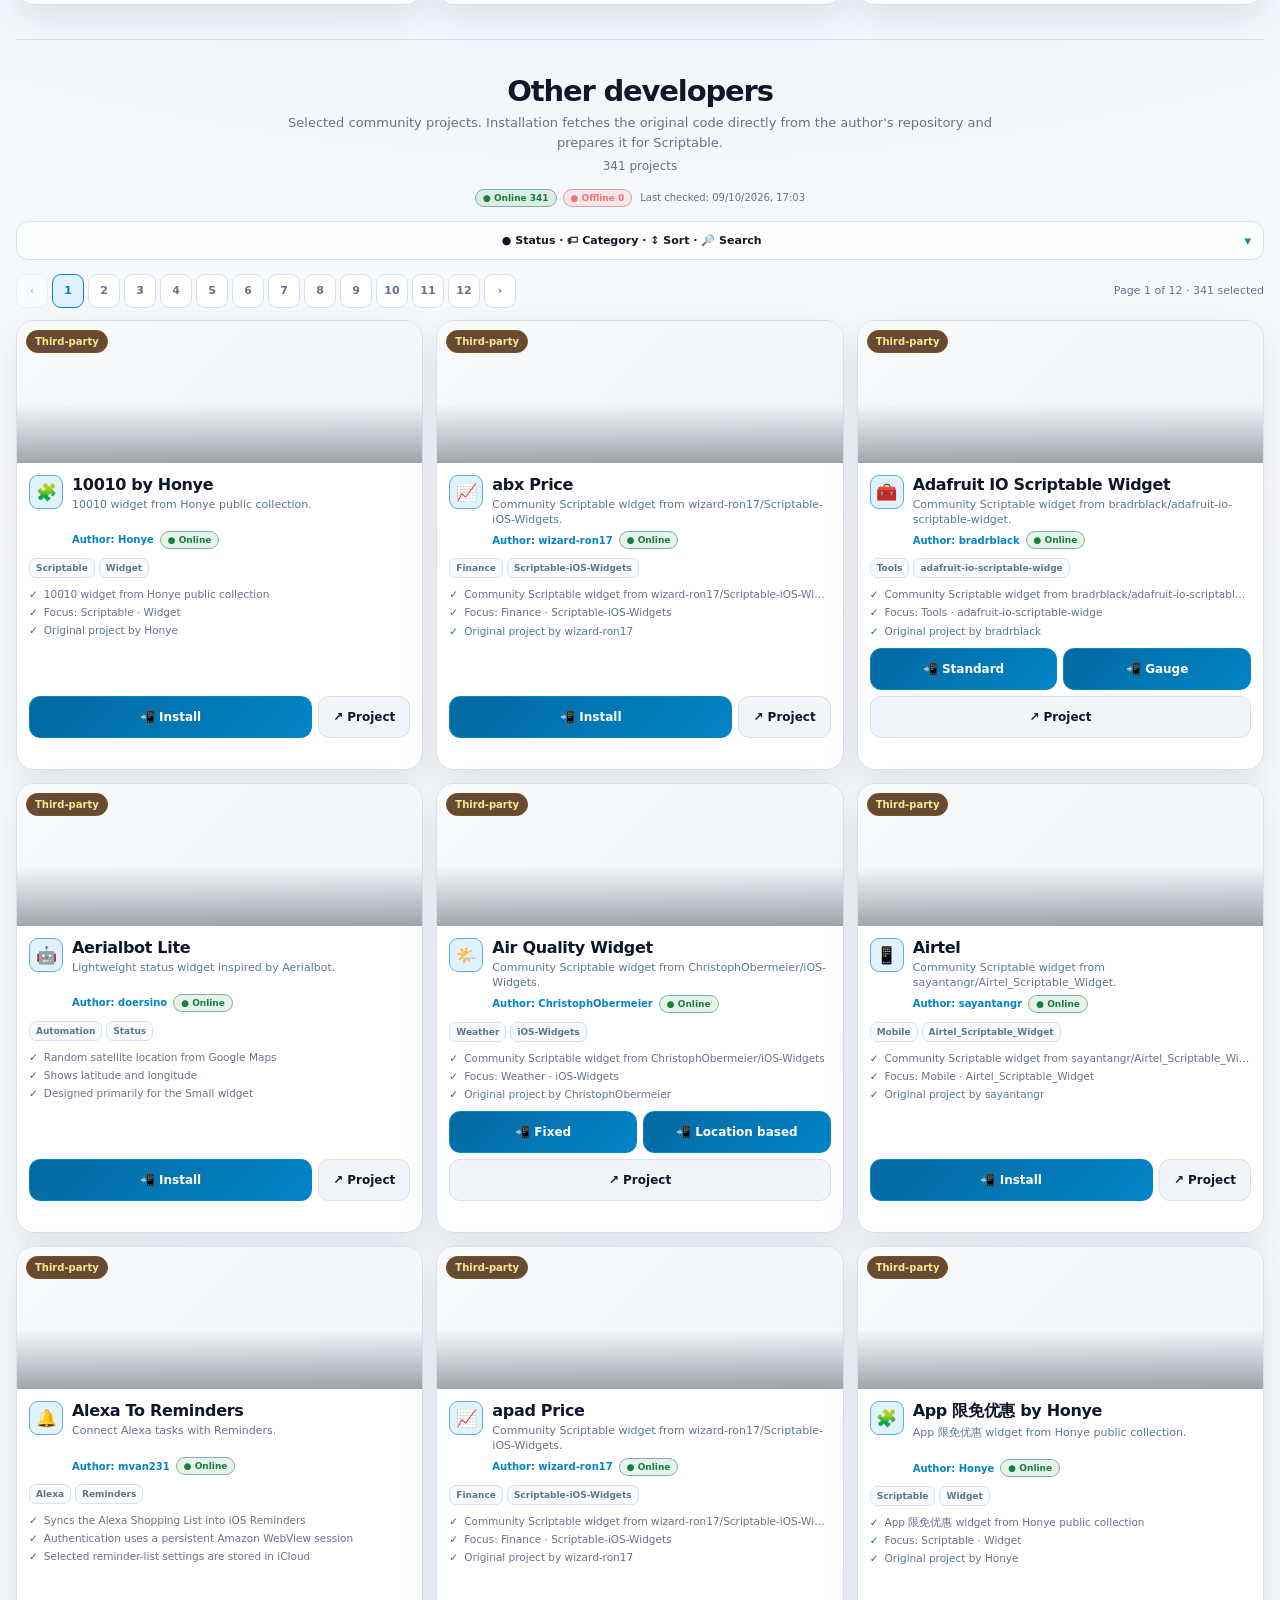
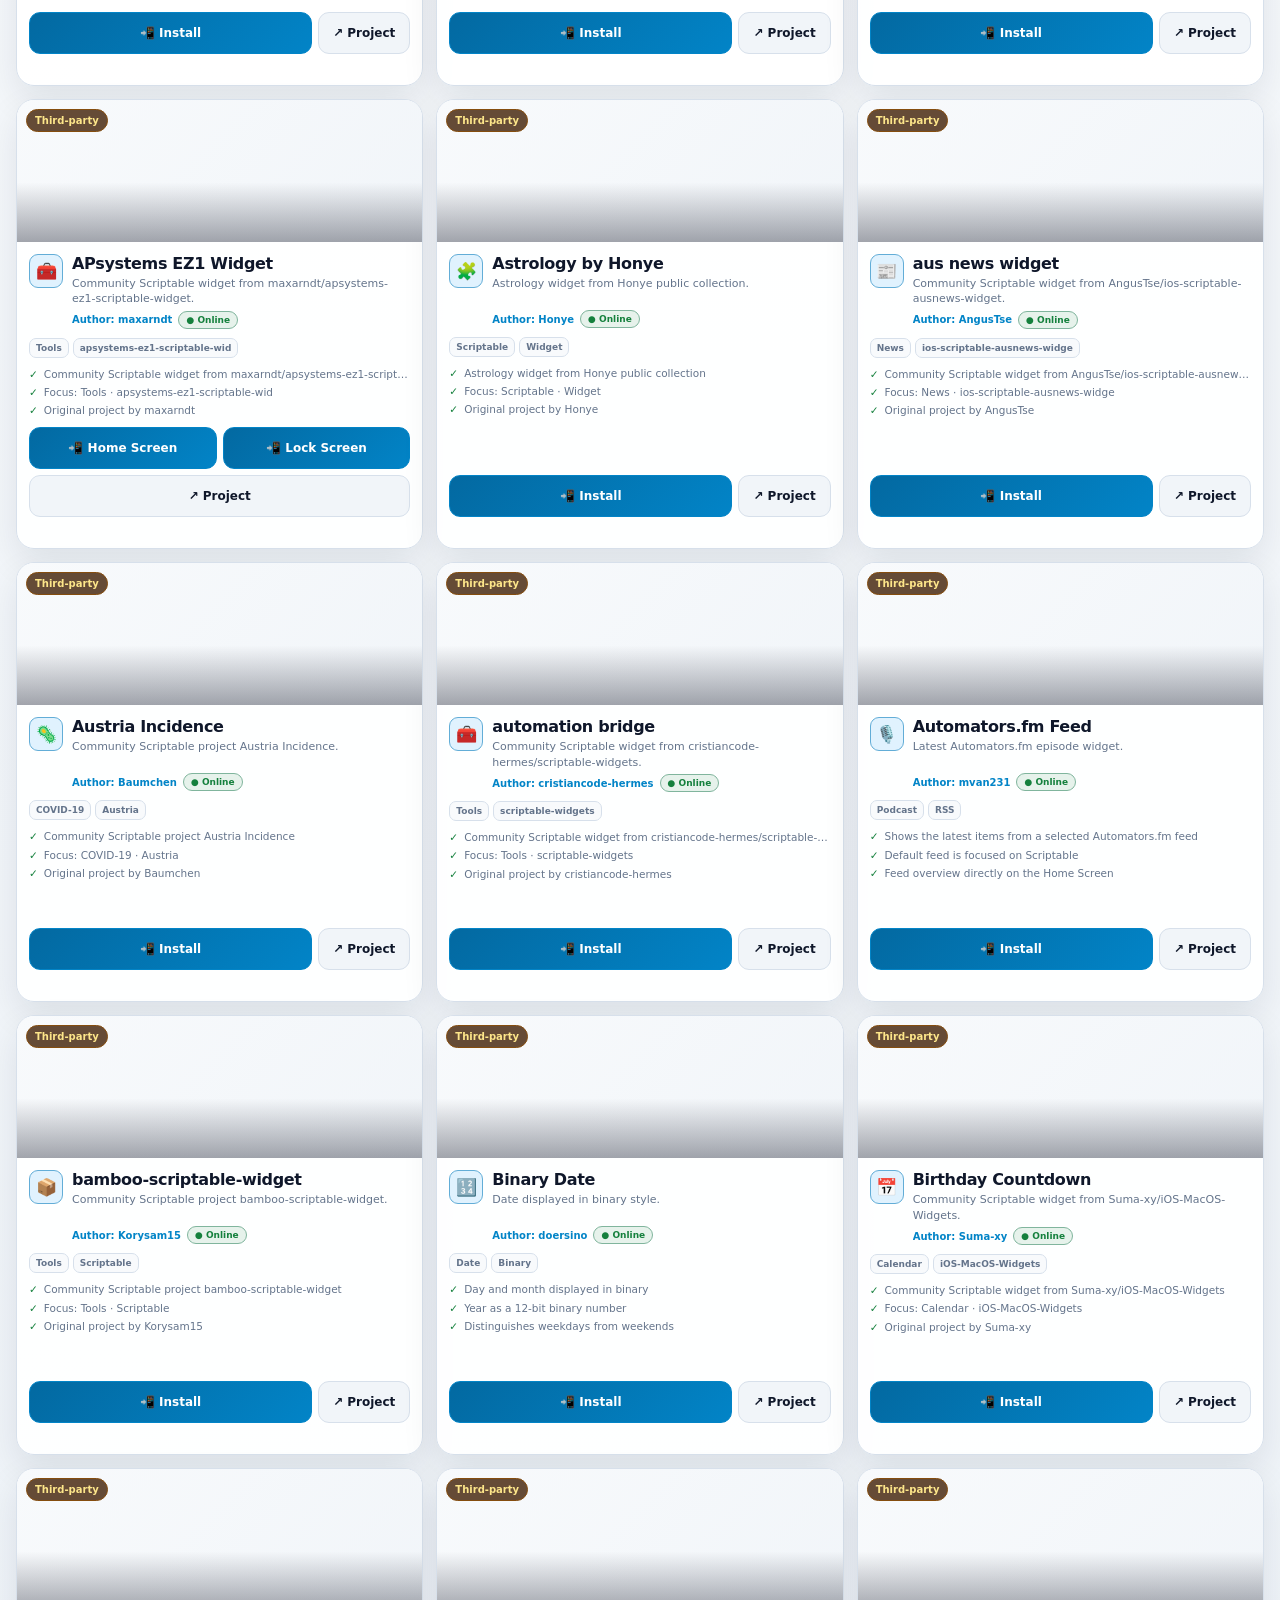
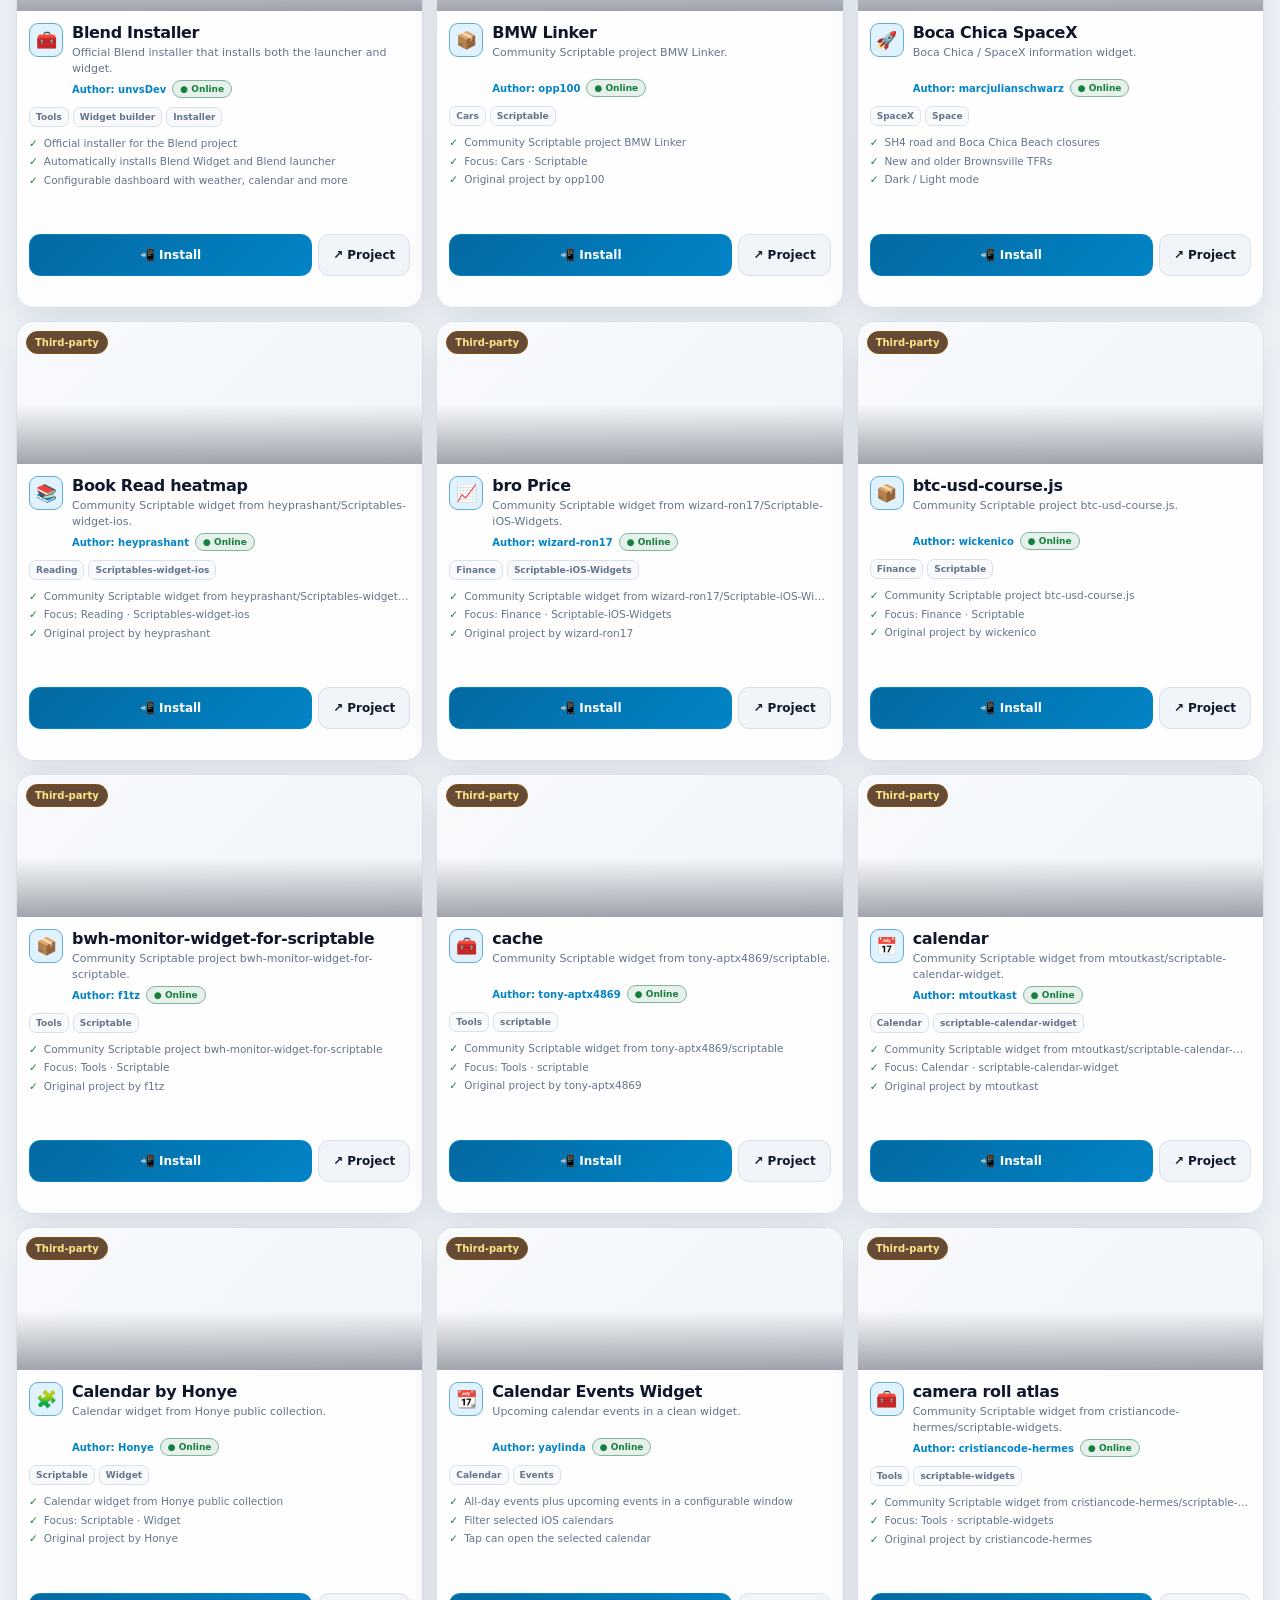
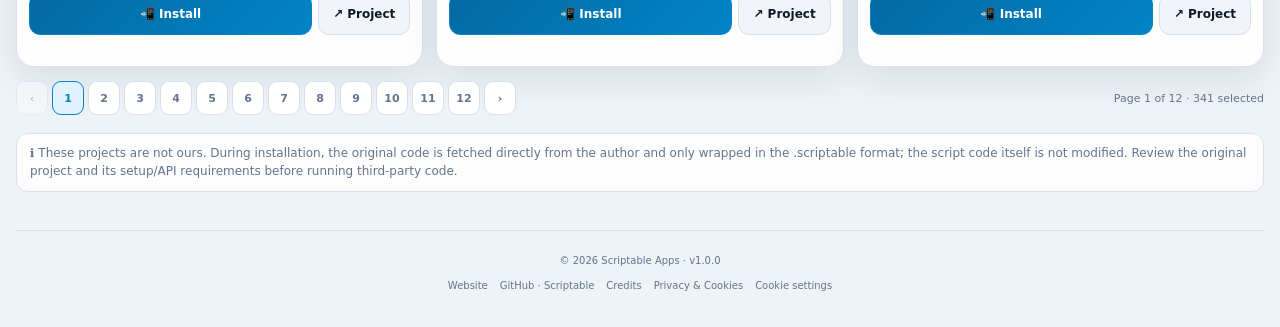
==== commit c666008d: "Style wallpaper shortcut buttons compactly above install" ====
--- a/index.html
+++ b/index.html
@@ -28,7 +28,7 @@
     .btn{min-height:38px;border-radius:10px;border:1px solid var(--border);padding:0 11px;display:inline-flex;align-items:center;justify-content:center;gap:6px;font-size:11px;font-weight:850;cursor:pointer;transition:.15s ease}.btn:hover{transform:translateY(-1px)}.btn.primary{background:linear-gradient(135deg,var(--accent2),var(--accent));border-color:var(--accent);color:#fff}.btn.secondary{background:var(--panel2);color:var(--text)}
     .sectionHead{display:flex;align-items:end;justify-content:space-between;gap:16px;margin:25px 0 11px}.sectionHead h2{margin:0;font-size:24px;letter-spacing:-.03em}.sectionHead p{margin:4px 0 0;color:var(--muted);font-size:13px;line-height:1.45}.count{color:var(--muted);font-size:12px;white-space:nowrap}.notice{margin:0 0 12px;padding:11px 13px;border:1px solid var(--border);border-radius:12px;background:color-mix(in srgb,var(--panel) 88%,transparent);color:var(--muted);font-size:12px;line-height:1.45}
     .catalogBar{display:grid;grid-template-columns:minmax(0,1fr) auto;align-items:end;gap:10px;margin:0 0 12px}.catalogFilters{display:flex;align-items:end;gap:10px;min-width:0}.filterWrap,.searchWrap{display:flex;align-items:center;gap:7px;min-width:0}.filterWrap{flex:0 0 auto}.searchWrap{flex:1;max-width:360px}.filterLabel{color:var(--muted);font-size:11px;font-weight:800;white-space:nowrap}.categorySelect,.searchInput{height:34px;border:1px solid var(--border);border-radius:9px;background:var(--panel);color:var(--text);font-size:11px;font-weight:800;outline:none}.categorySelect{min-width:150px;padding:0 30px 0 10px}.searchInput{width:100%;min-width:180px;padding:0 11px}.searchInput::placeholder{color:var(--muted);font-weight:700}.categorySelect:focus,.searchInput:focus{border-color:var(--accent);box-shadow:0 0 0 3px color-mix(in srgb,var(--accent) 14%,transparent)}.catalogRight{display:flex;align-items:center;justify-content:flex-end;gap:10px;min-width:0}.pagination{display:flex;align-items:center;justify-content:flex-end;gap:4px;flex-wrap:wrap;min-width:0}.pageBtn{height:34px;min-width:32px;border:1px solid var(--border);border-radius:9px;background:var(--panel);color:var(--muted);font-weight:850;font-size:11px;cursor:pointer;padding:0 7px}.pageBtn.active{background:var(--accent-soft);border-color:var(--accent);color:var(--accent)}.pageBtn:disabled{opacity:.4;cursor:default}.pageInfo{color:var(--muted);font-size:11px;white-space:nowrap;flex:0 0 auto}.catalogBottom{display:flex;align-items:center;justify-content:space-between;gap:10px;margin:-16px 0 18px}.catalogBottom .pagination{justify-content:flex-start}.emptyState{grid-column:1/-1;padding:28px 16px;border:1px dashed var(--border);border-radius:14px;color:var(--muted);text-align:center;background:color-mix(in srgb,var(--panel) 75%,transparent)}
-    .grid{display:grid;grid-template-columns:repeat(3,minmax(0,1fr));gap:13px;padding-bottom:30px;align-items:stretch}.card{min-width:0;min-height:440px;height:auto;overflow:hidden;background:color-mix(in srgb,var(--panel) 96%,transparent);border:1px solid var(--border);border-radius:16px;box-shadow:var(--shadow);display:flex;flex-direction:column}.preview{position:relative;height:142px;flex:0 0 142px;background:linear-gradient(135deg,var(--input),var(--panel2));overflow:hidden;display:grid;place-items:center}.preview img{width:100%;height:100%;object-fit:cover;display:block}.ourPreview img{object-fit:contain;padding:8px;background:var(--input)}.preview:after{content:"";position:absolute;inset:0;background:linear-gradient(180deg,transparent 58%,rgba(2,6,23,.35) 100%);pointer-events:none}.version,.externalBadge{position:absolute;top:9px;z-index:2;padding:5px 8px;border-radius:999px;background:rgba(2,6,23,.76);border:1px solid rgba(148,163,184,.25);font-size:10px;font-weight:850;color:#dbeafe}.version{right:9px}.externalBadge{left:9px;color:#fde68a;border-color:#854d0e;background:rgba(66,32,6,.8)}.body{padding:12px;display:flex;flex-direction:column;flex:1;min-height:0}.titleRow{display:flex;align-items:start;gap:9px}.appIcon{width:34px;height:34px;border-radius:9px;background:var(--accent-soft);border:1px solid color-mix(in srgb,var(--accent) 55%,var(--border));display:grid;place-items:center;font-size:17px;flex:0 0 34px}.appTitle{min-width:0;flex:1}.appTitle h3{margin:0 0 3px;font-size:16px;letter-spacing:-.02em;white-space:nowrap;overflow:hidden;text-overflow:ellipsis}.appTitle p{margin:0;color:var(--muted);font-size:11px;line-height:1.4;display:-webkit-box;-webkit-box-orient:vertical;-webkit-line-clamp:2;overflow:hidden;min-height:30px}.author{margin-top:4px;color:var(--accent);font-size:10px;font-weight:800;white-space:nowrap;overflow:hidden;text-overflow:ellipsis}.communityAvailability{display:inline-flex;align-items:center;gap:5px;margin-top:5px;padding:3px 7px;border:1px solid var(--border);border-radius:999px;font-size:9px;font-weight:850;width:max-content;max-width:100%}.communityAvailability.online{color:var(--ok);border-color:color-mix(in srgb,var(--ok) 45%,var(--border));background:color-mix(in srgb,var(--ok) 10%,transparent)}.communityAvailability.offline{color:#f87171;border-color:color-mix(in srgb,#ef4444 45%,var(--border));background:color-mix(in srgb,#ef4444 9%,transparent)}.communityAvailability.checking{color:var(--muted)}.communityHealth{display:flex;align-items:center;gap:6px;flex-wrap:wrap;margin:-2px 0 12px}.communityHealth .communityAvailability{margin:0}.communityChecked{color:var(--muted);font-size:10px;margin-left:2px}.tags{display:flex;flex-wrap:wrap;gap:4px;margin:9px 0;max-height:42px;overflow:hidden;flex-shrink:0}.tag{padding:4px 6px;border-radius:7px;background:var(--input);border:1px solid var(--border);font-size:9px;color:var(--muted);font-weight:750}.features{margin:0 0 10px;padding:0;list-style:none;display:grid;gap:4px;color:var(--muted);font-size:10.5px;line-height:1.35;flex-shrink:0}.features li{white-space:nowrap;overflow:hidden;text-overflow:ellipsis}.features li:before{content:"✓";color:var(--ok);font-weight:900;margin-right:6px}.actions{display:grid;grid-template-columns:1fr auto;gap:6px;margin-top:auto;flex-shrink:0}.ourActions{grid-template-columns:1fr}.status{min-height:14px;color:var(--ok);font-size:9px;margin-top:5px}.mutedLink{color:var(--accent);text-decoration:underline;text-underline-offset:3px}.divider{height:1px;background:var(--border);margin:4px 0 7px}footer{border-top:1px solid var(--border);padding:22px 0 32px;color:var(--muted);font-size:11px;text-align:center}
+    .grid{display:grid;grid-template-columns:repeat(3,minmax(0,1fr));gap:13px;padding-bottom:30px;align-items:stretch}.card{min-width:0;min-height:440px;height:auto;overflow:hidden;background:color-mix(in srgb,var(--panel) 96%,transparent);border:1px solid var(--border);border-radius:16px;box-shadow:var(--shadow);display:flex;flex-direction:column}.preview{position:relative;height:142px;flex:0 0 142px;background:linear-gradient(135deg,var(--input),var(--panel2));overflow:hidden;display:grid;place-items:center}.preview img{width:100%;height:100%;object-fit:cover;display:block}.ourPreview img{object-fit:contain;padding:8px;background:var(--input)}.preview:after{content:"";position:absolute;inset:0;background:linear-gradient(180deg,transparent 58%,rgba(2,6,23,.35) 100%);pointer-events:none}.version,.externalBadge{position:absolute;top:9px;z-index:2;padding:5px 8px;border-radius:999px;background:rgba(2,6,23,.76);border:1px solid rgba(148,163,184,.25);font-size:10px;font-weight:850;color:#dbeafe}.version{right:9px}.externalBadge{left:9px;color:#fde68a;border-color:#854d0e;background:rgba(66,32,6,.8)}.body{padding:12px;display:flex;flex-direction:column;flex:1;min-height:0}.titleRow{display:flex;align-items:start;gap:9px}.appIcon{width:34px;height:34px;border-radius:9px;background:var(--accent-soft);border:1px solid color-mix(in srgb,var(--accent) 55%,var(--border));display:grid;place-items:center;font-size:17px;flex:0 0 34px}.appTitle{min-width:0;flex:1}.appTitle h3{margin:0 0 3px;font-size:16px;letter-spacing:-.02em;white-space:nowrap;overflow:hidden;text-overflow:ellipsis}.appTitle p{margin:0;color:var(--muted);font-size:11px;line-height:1.4;display:-webkit-box;-webkit-box-orient:vertical;-webkit-line-clamp:2;overflow:hidden;min-height:30px}.author{margin-top:4px;color:var(--accent);font-size:10px;font-weight:800;white-space:nowrap;overflow:hidden;text-overflow:ellipsis}.communityAvailability{display:inline-flex;align-items:center;gap:5px;margin-top:5px;padding:3px 7px;border:1px solid var(--border);border-radius:999px;font-size:9px;font-weight:850;width:max-content;max-width:100%}.communityAvailability.online{color:var(--ok);border-color:color-mix(in srgb,var(--ok) 45%,var(--border));background:color-mix(in srgb,var(--ok) 10%,transparent)}.communityAvailability.offline{color:#f87171;border-color:color-mix(in srgb,#ef4444 45%,var(--border));background:color-mix(in srgb,#ef4444 9%,transparent)}.communityAvailability.checking{color:var(--muted)}.communityHealth{display:flex;align-items:center;gap:6px;flex-wrap:wrap;margin:-2px 0 12px}.communityHealth .communityAvailability{margin:0}.communityChecked{color:var(--muted);font-size:10px;margin-left:2px}.tags{display:flex;flex-wrap:wrap;gap:4px;margin:9px 0;max-height:42px;overflow:hidden;flex-shrink:0}.tag{padding:4px 6px;border-radius:7px;background:var(--input);border:1px solid var(--border);font-size:9px;color:var(--muted);font-weight:750}.features{margin:0 0 10px;padding:0;list-style:none;display:grid;gap:4px;color:var(--muted);font-size:10.5px;line-height:1.35;flex-shrink:0}.features li{white-space:nowrap;overflow:hidden;text-overflow:ellipsis}.features li:before{content:"✓";color:var(--ok);font-weight:900;margin-right:6px}.actions{display:grid;grid-template-columns:1fr auto;gap:6px;margin-top:auto;flex-shrink:0}.ourActions{grid-template-columns:1fr}.actions.wallpaperActions{grid-template-columns:repeat(2,minmax(0,1fr))}.actions.wallpaperActions .shortcutSmall{font-size:10px;padding:7px 4px;min-width:0}.actions.wallpaperActions .btn.primary{grid-column:1/-1}.status{min-height:14px;color:var(--ok);font-size:9px;margin-top:5px}.mutedLink{color:var(--accent);text-decoration:underline;text-underline-offset:3px}.divider{height:1px;background:var(--border);margin:4px 0 7px}footer{border-top:1px solid var(--border);padding:22px 0 32px;color:var(--muted);font-size:11px;text-align:center}
     body.layout-list .grid{grid-template-columns:1fr}body.layout-list .card{display:grid;grid-template-columns:210px 1fr;max-width:none;height:auto;min-height:210px}body.layout-list .preview{height:100%;min-height:182px;flex-basis:auto}body.layout-list .body{padding:14px}body.layout-list .features{grid-template-columns:repeat(2,minmax(0,1fr))}body.layout-list .features li{white-space:normal}
     @media(min-width:901px){.sectionHead{flex-direction:column;align-items:center;justify-content:center;text-align:center;gap:5px}.sectionHead>div{width:100%;text-align:center}.sectionHead .count{width:100%;text-align:center}}
     @media(max-width:900px){.grid{grid-template-columns:repeat(2,minmax(0,1fr))}.card{height:auto;min-height:440px}.features li{white-space:normal;overflow:visible;text-overflow:clip}.catalogBar{grid-template-columns:1fr}.catalogFilters{width:100%}.searchWrap{max-width:none}.catalogRight{width:100%;justify-content:space-between;gap:8px}.pagination{justify-content:flex-start}.pageBtn{min-width:30px;padding:0 6px}}
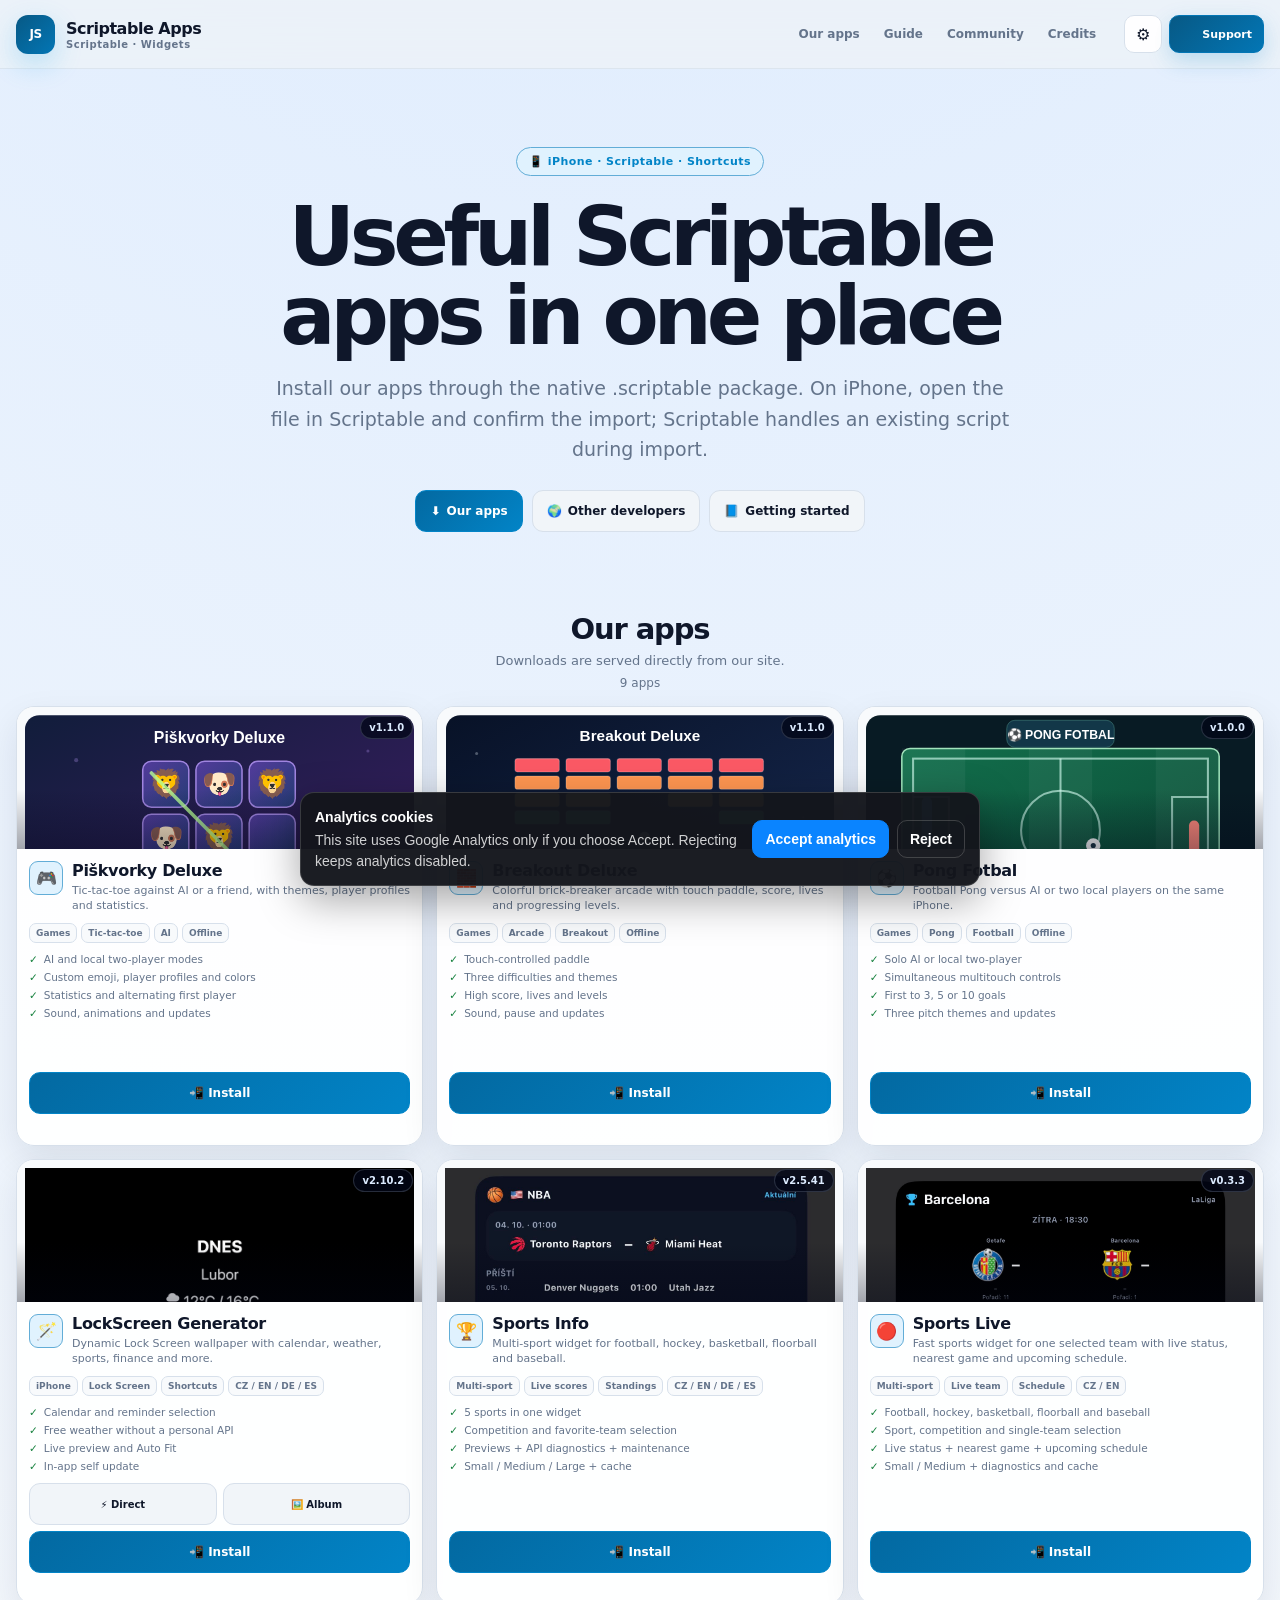
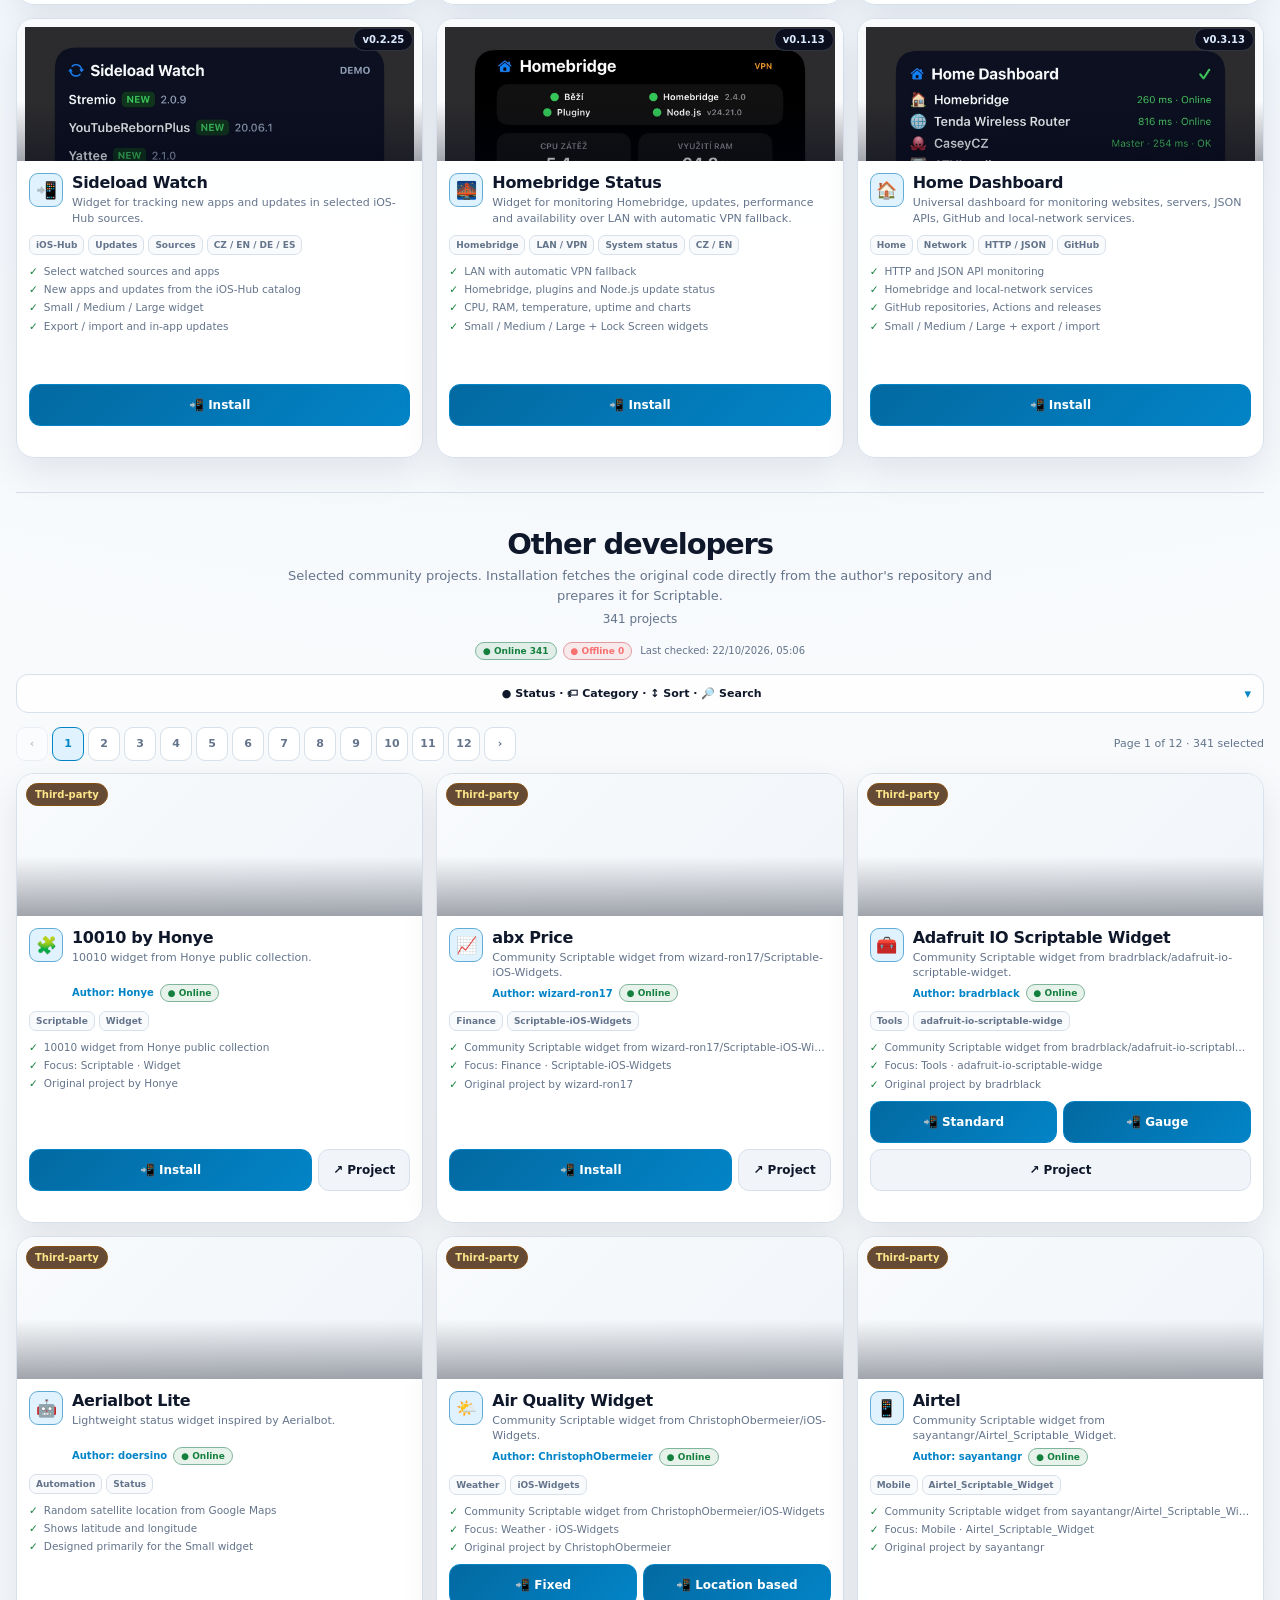
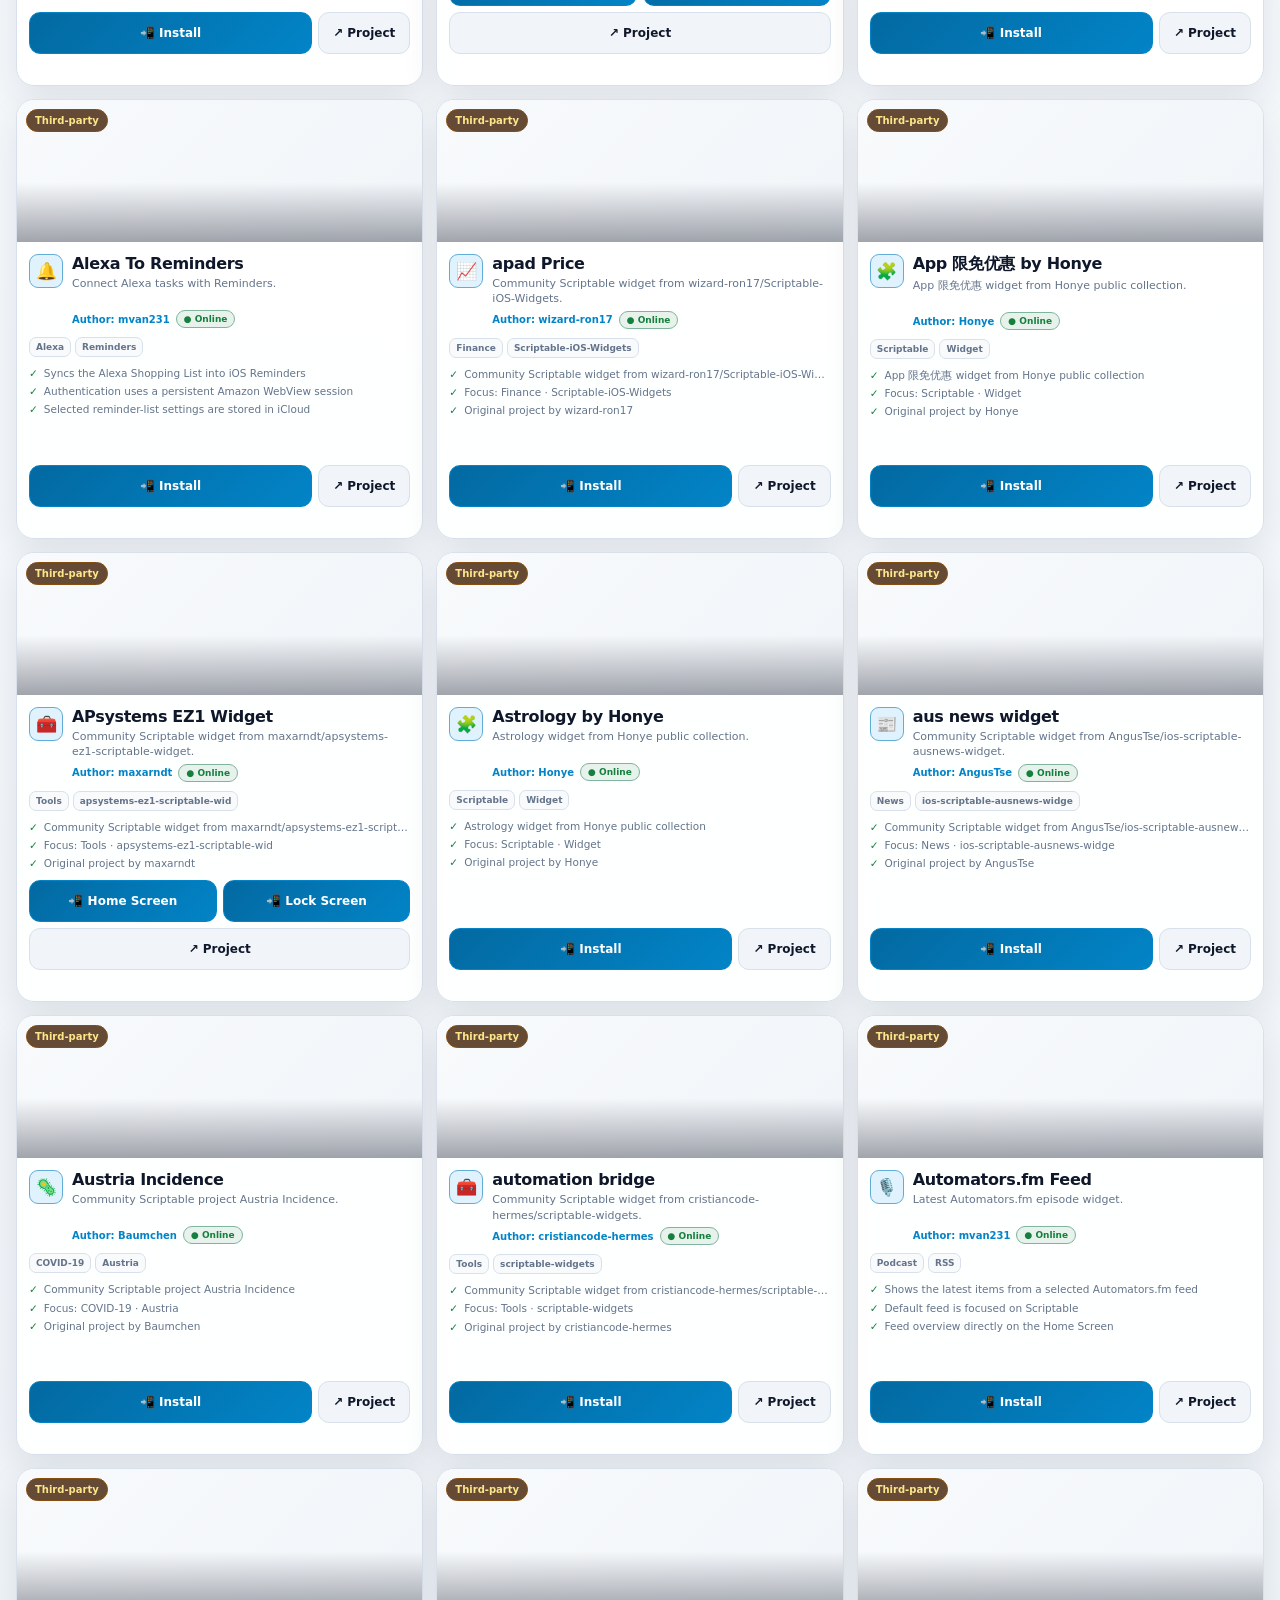
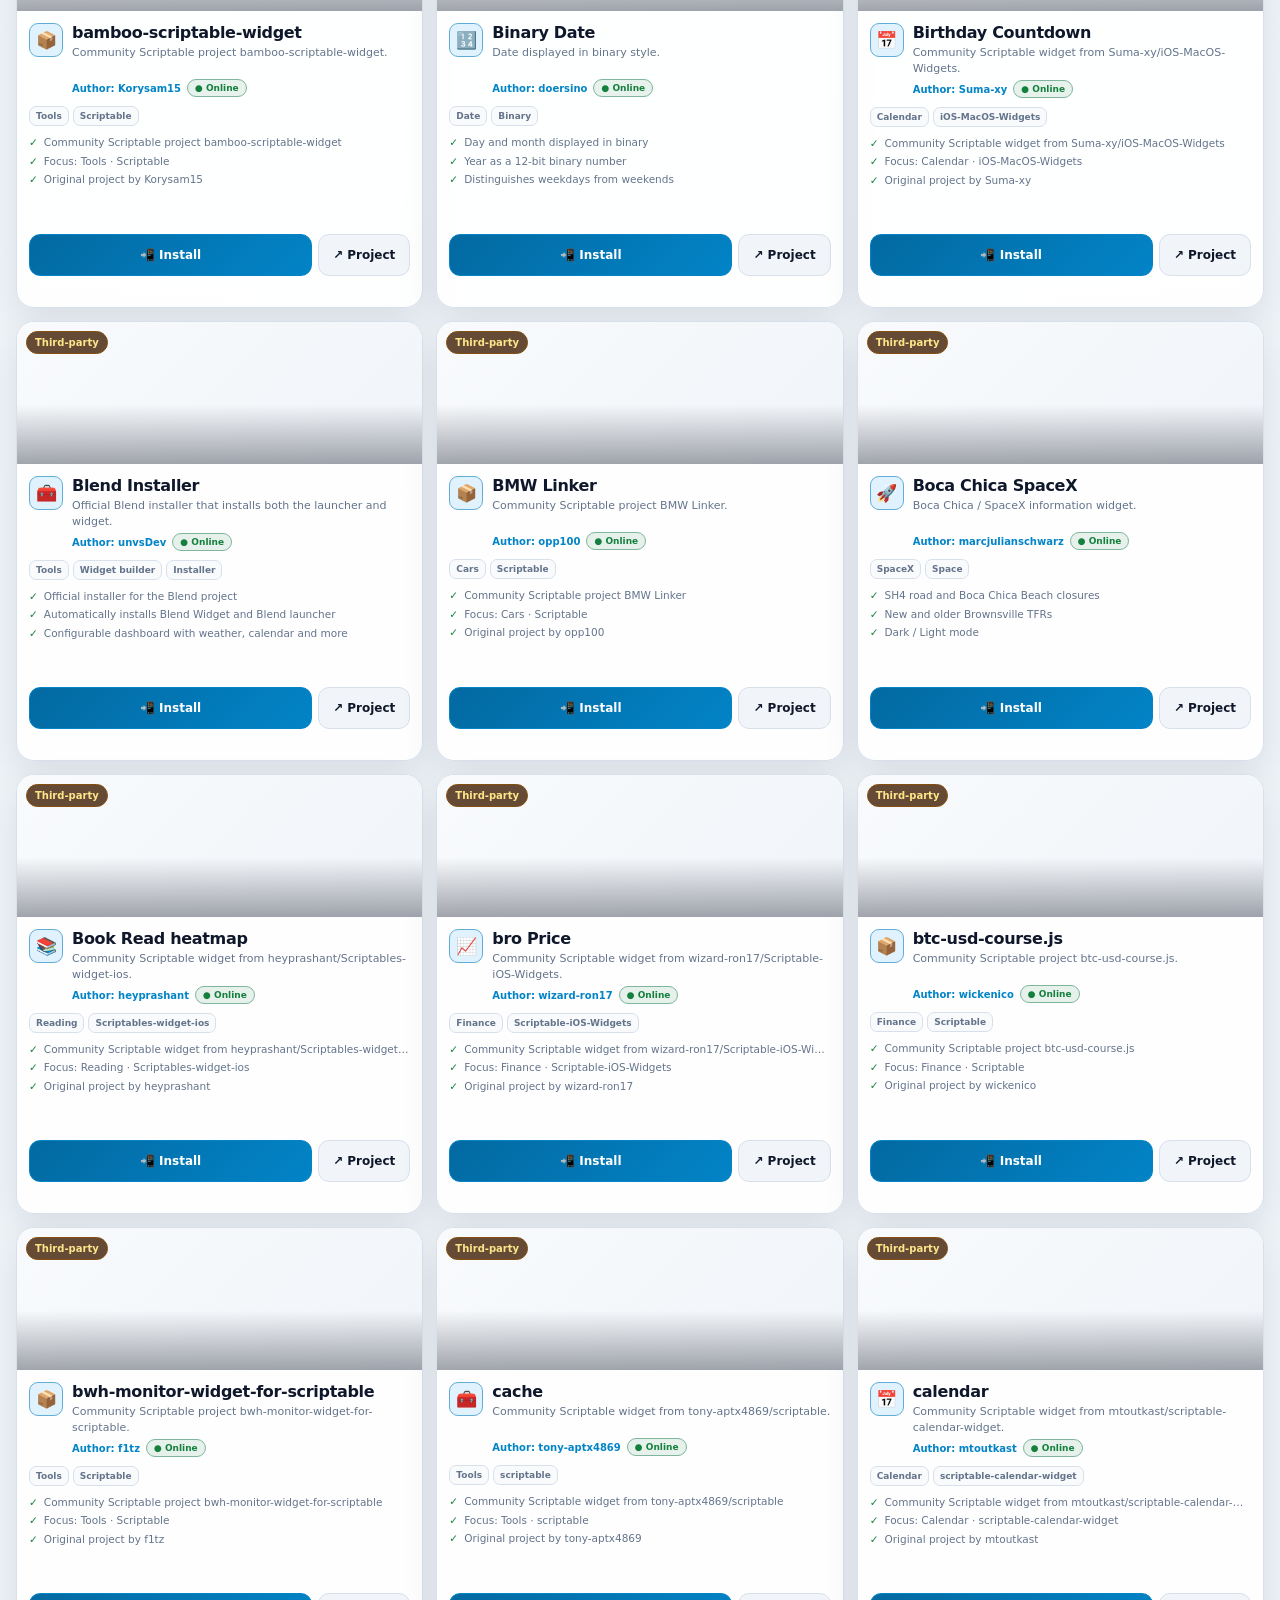
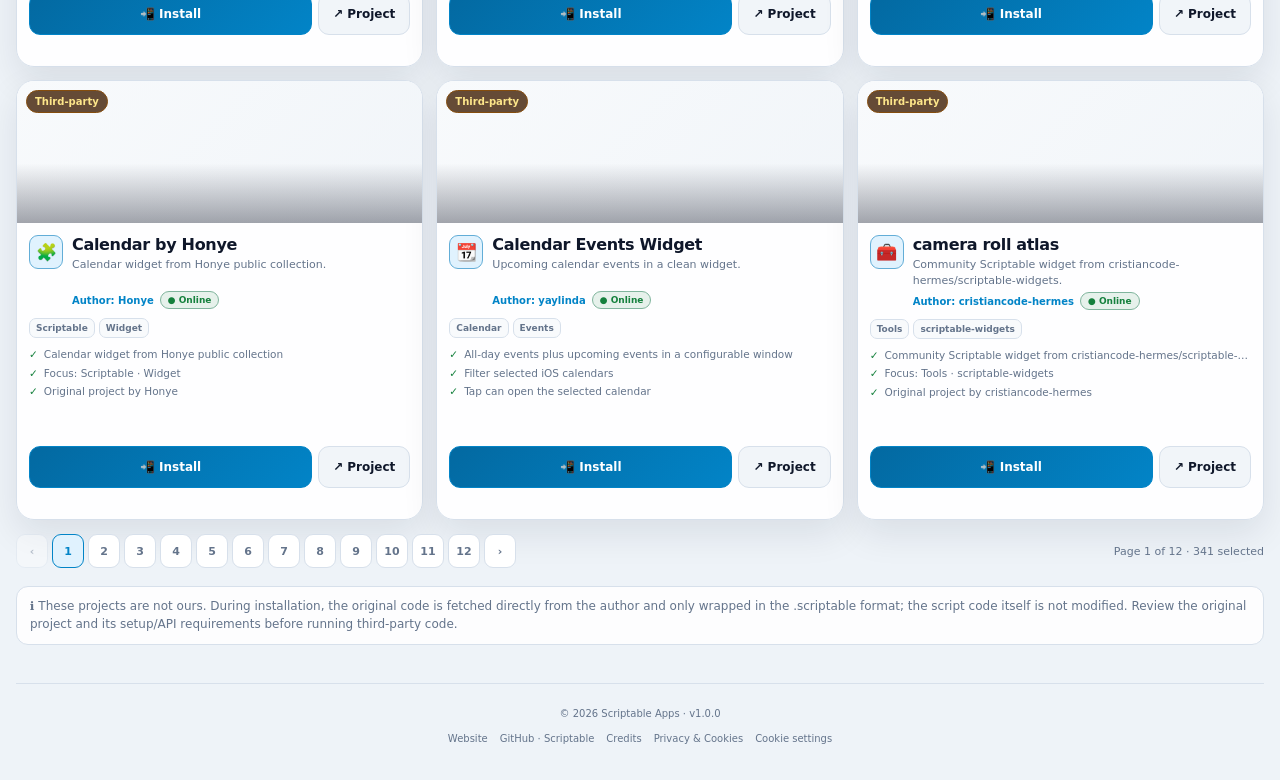
==== commit 35c9c58b: "feat: publish Piškvorky 1.1, Breakout and Pong games" ====
--- a/index.html
+++ b/index.html
@@ -171,7 +171,7 @@
   </div>
   <script src="./site-i18n.js?v=20261009-full2"></script>
   <script src="./community-extra.js?v=20261008-library4"></script>
-  <script src="./assets/js/index-page.js?v=20261009-i18n3"></script>
+  <script src="./assets/js/index-page.js?v=20261022-games1"></script>
 
   
 
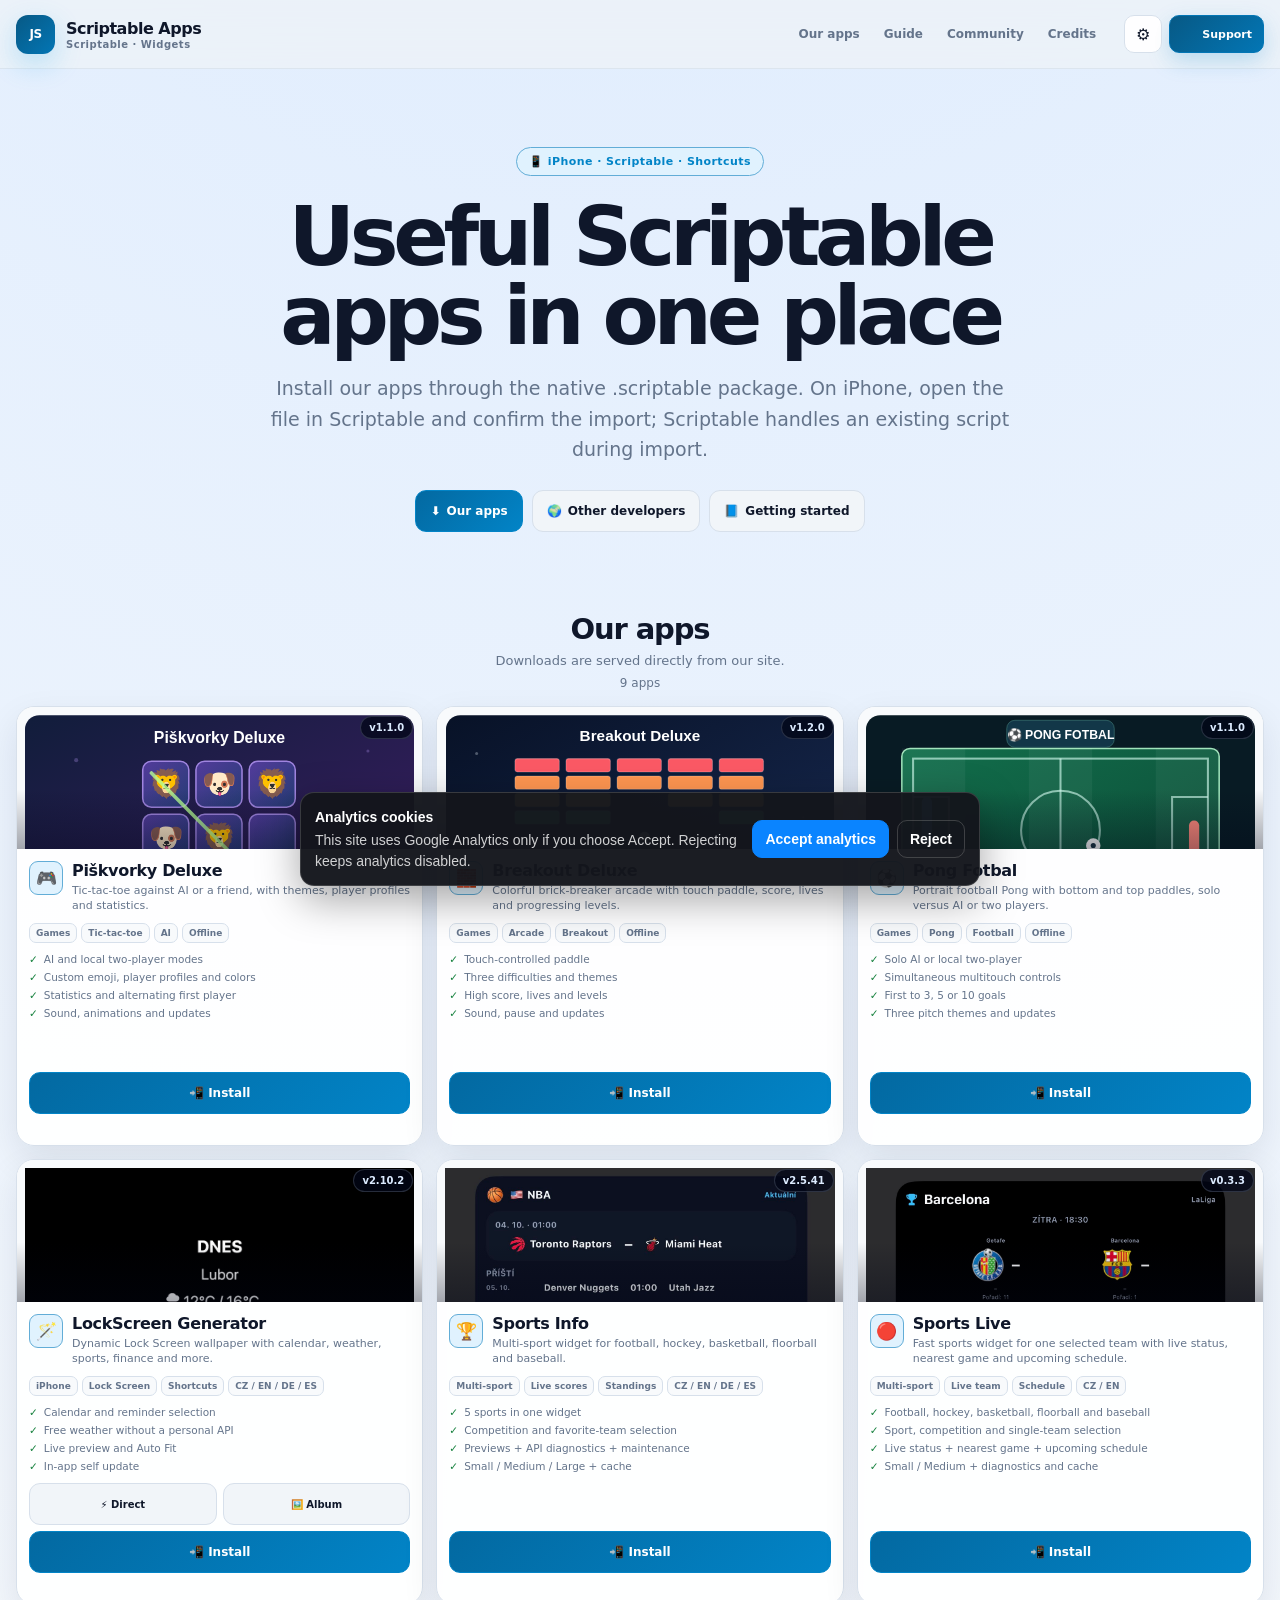
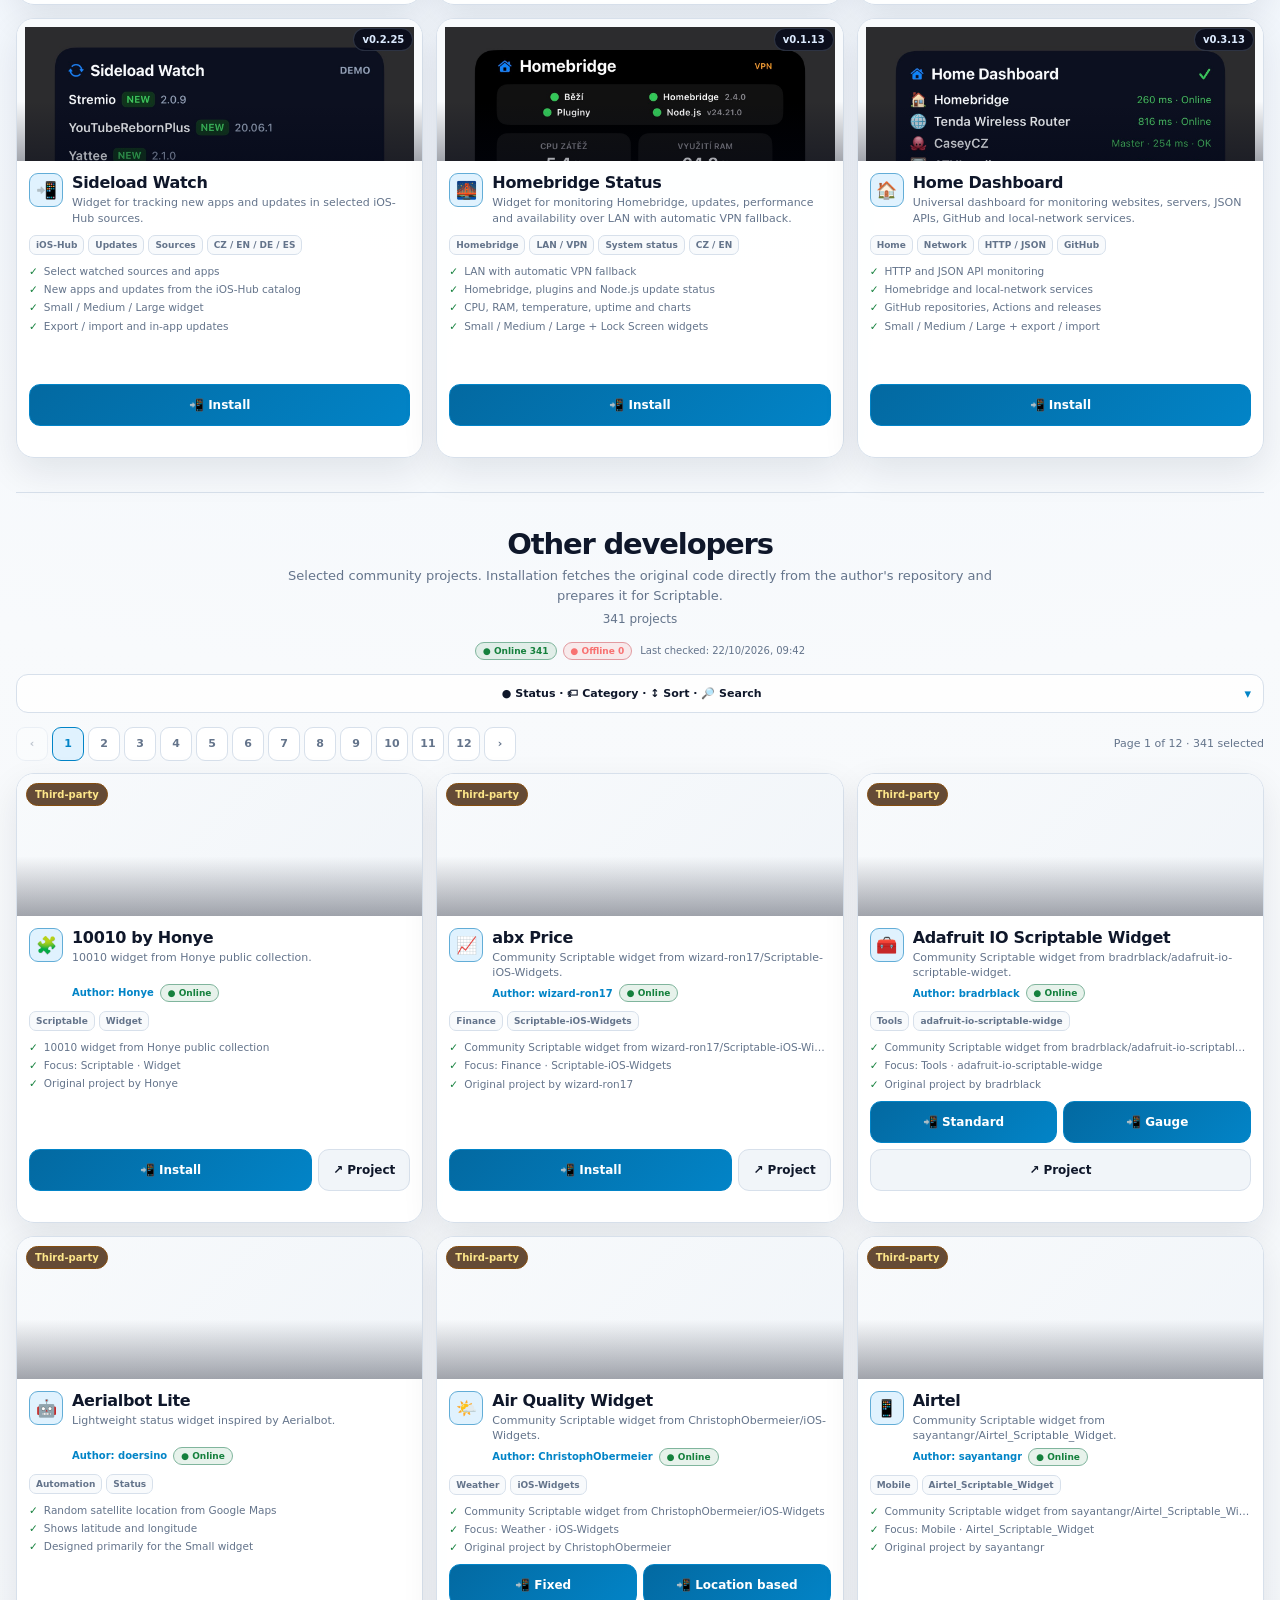
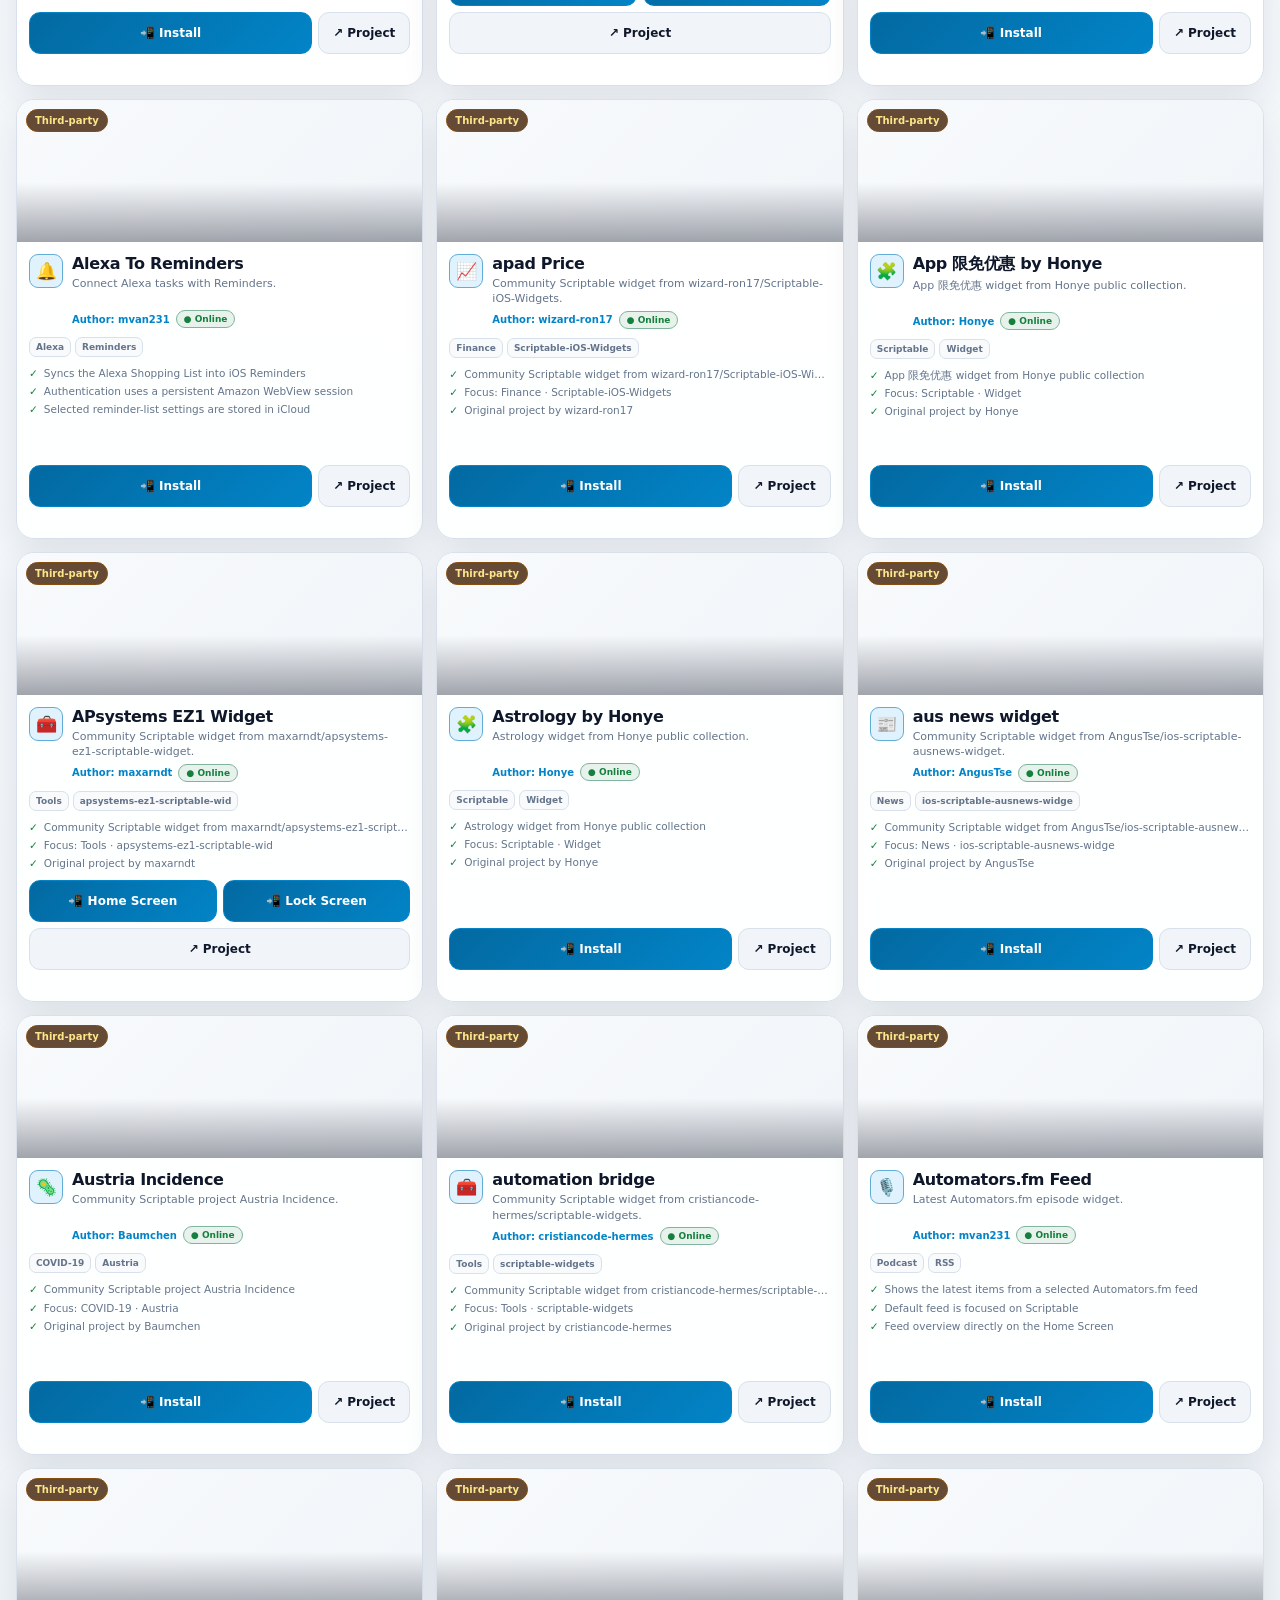
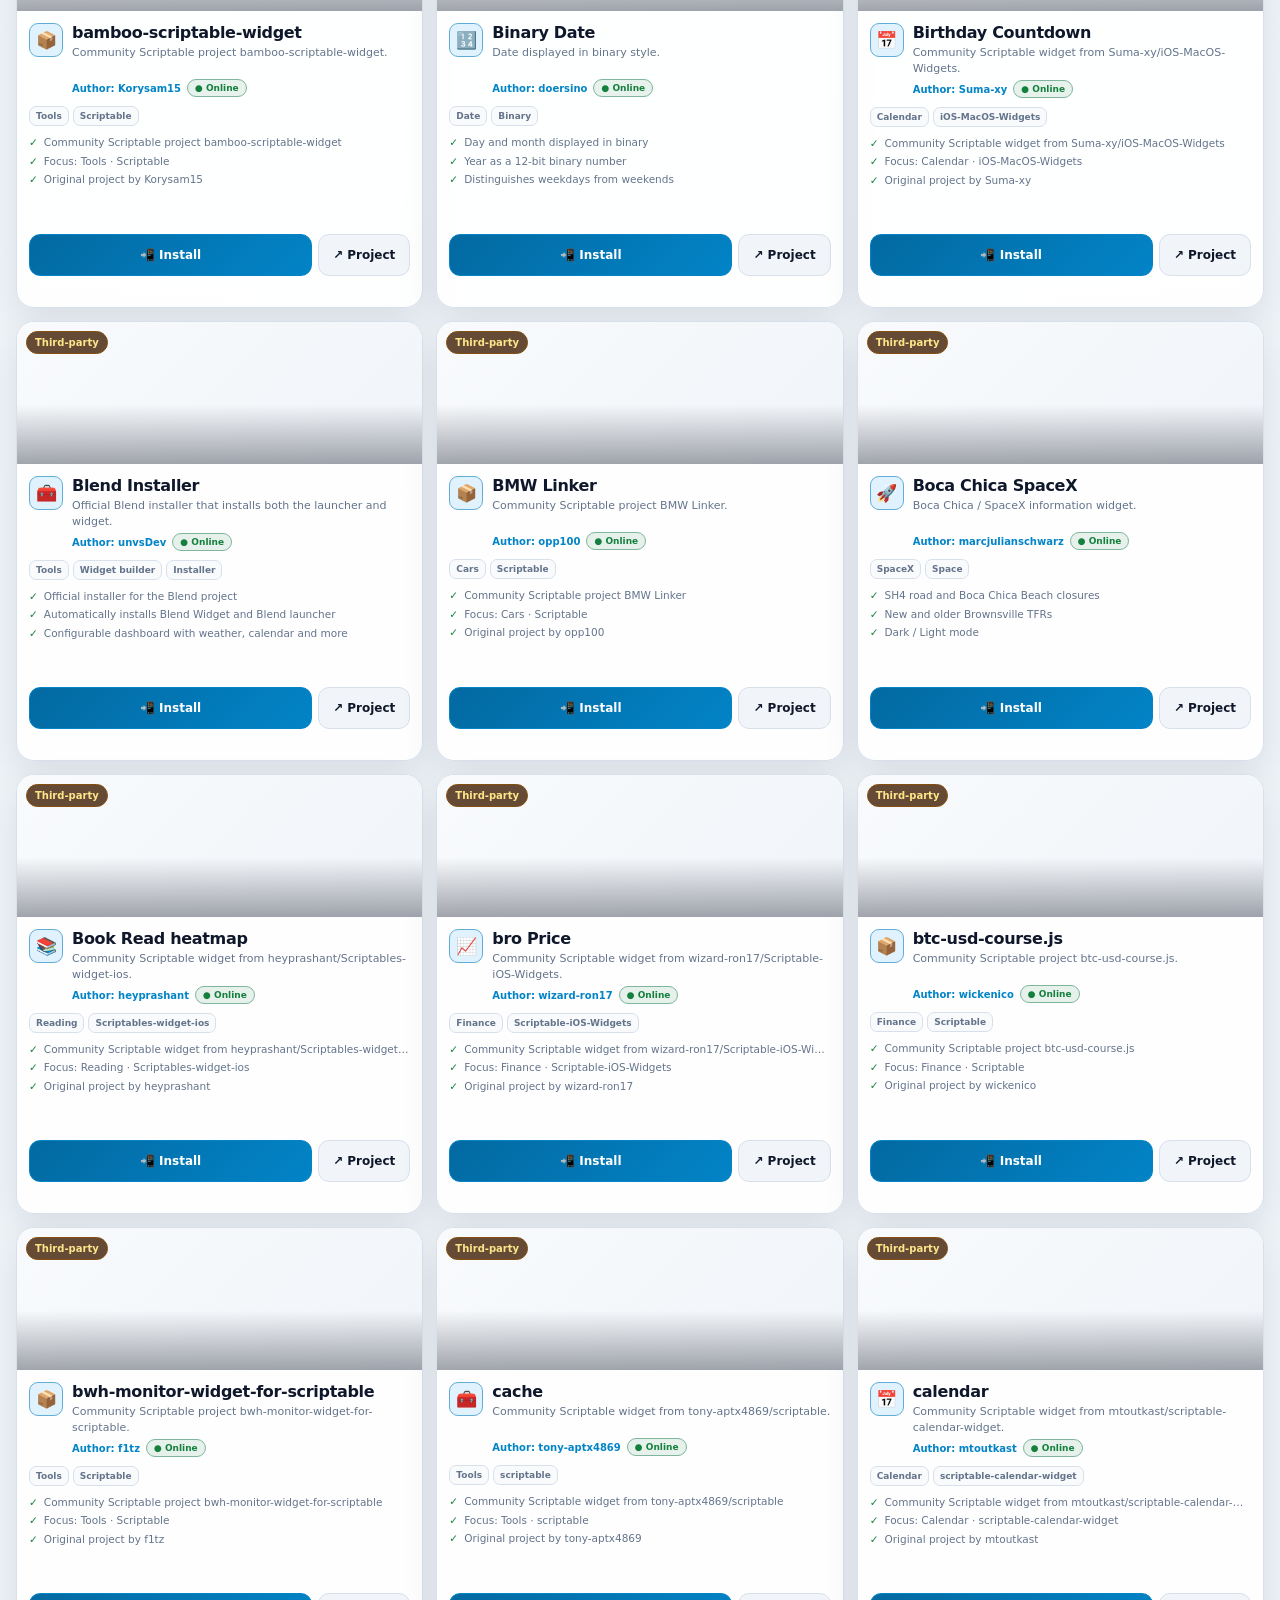
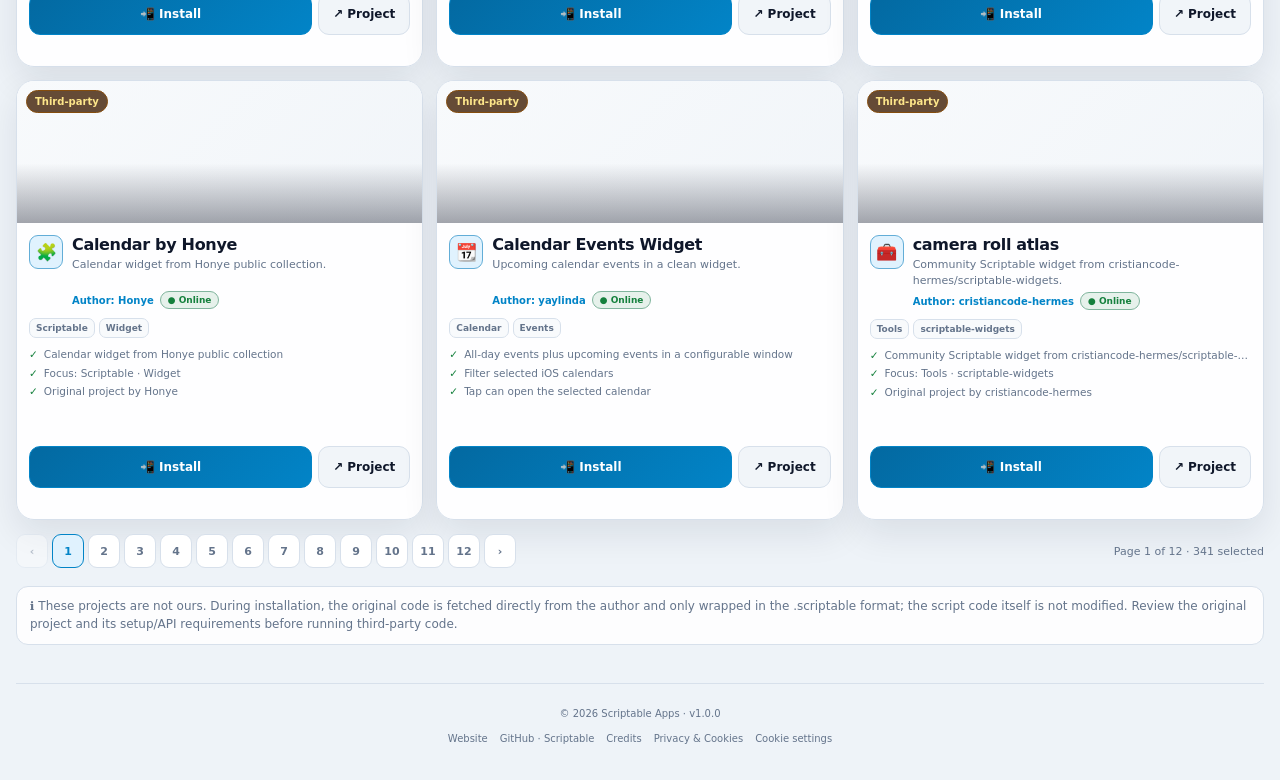
==== commit 4147a345: "Rotate football Pong to portrait and add update status/checks to games" ====
--- a/index.html
+++ b/index.html
@@ -171,7 +171,7 @@
   </div>
   <script src="./site-i18n.js?v=20261009-full2"></script>
   <script src="./community-extra.js?v=20261008-library4"></script>
-  <script src="./assets/js/index-page.js?v=20261022-games1"></script>
+  <script src="./assets/js/index-page.js?v=20261022-games2"></script>
 
   
 
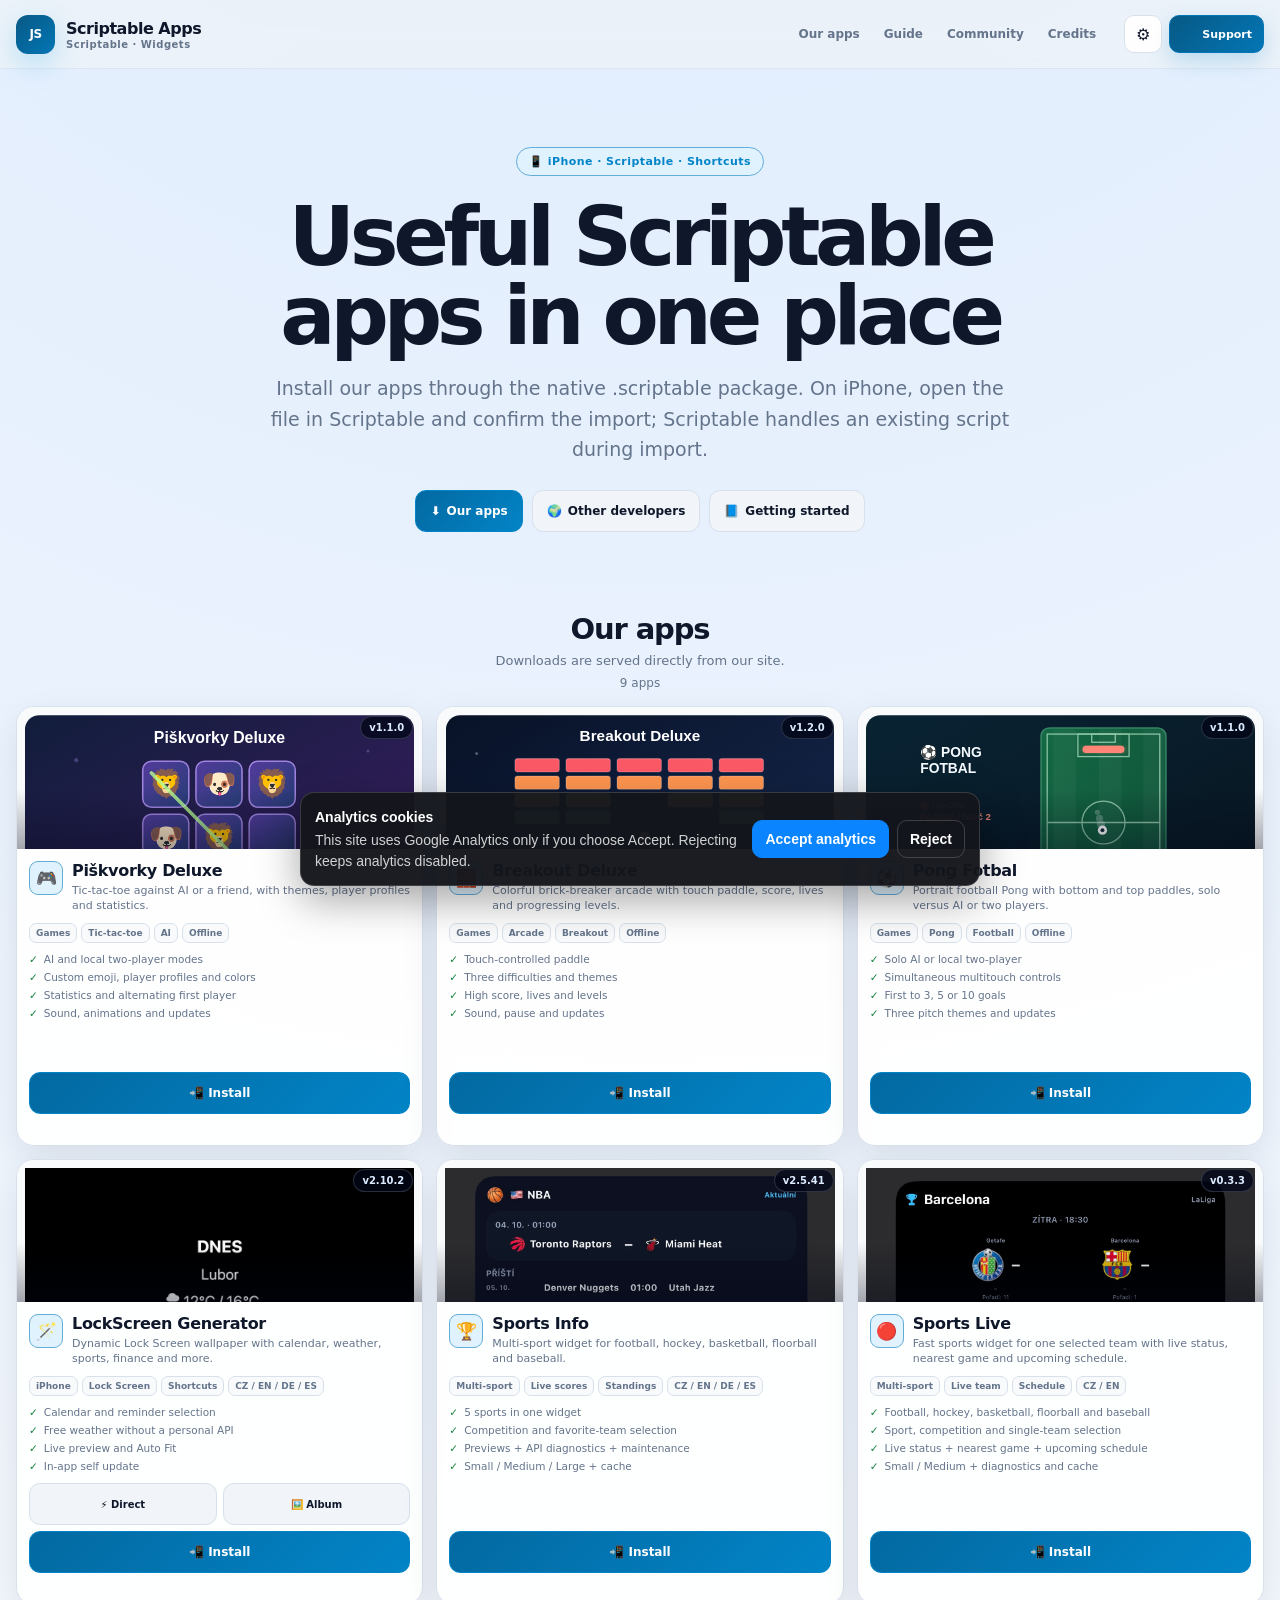
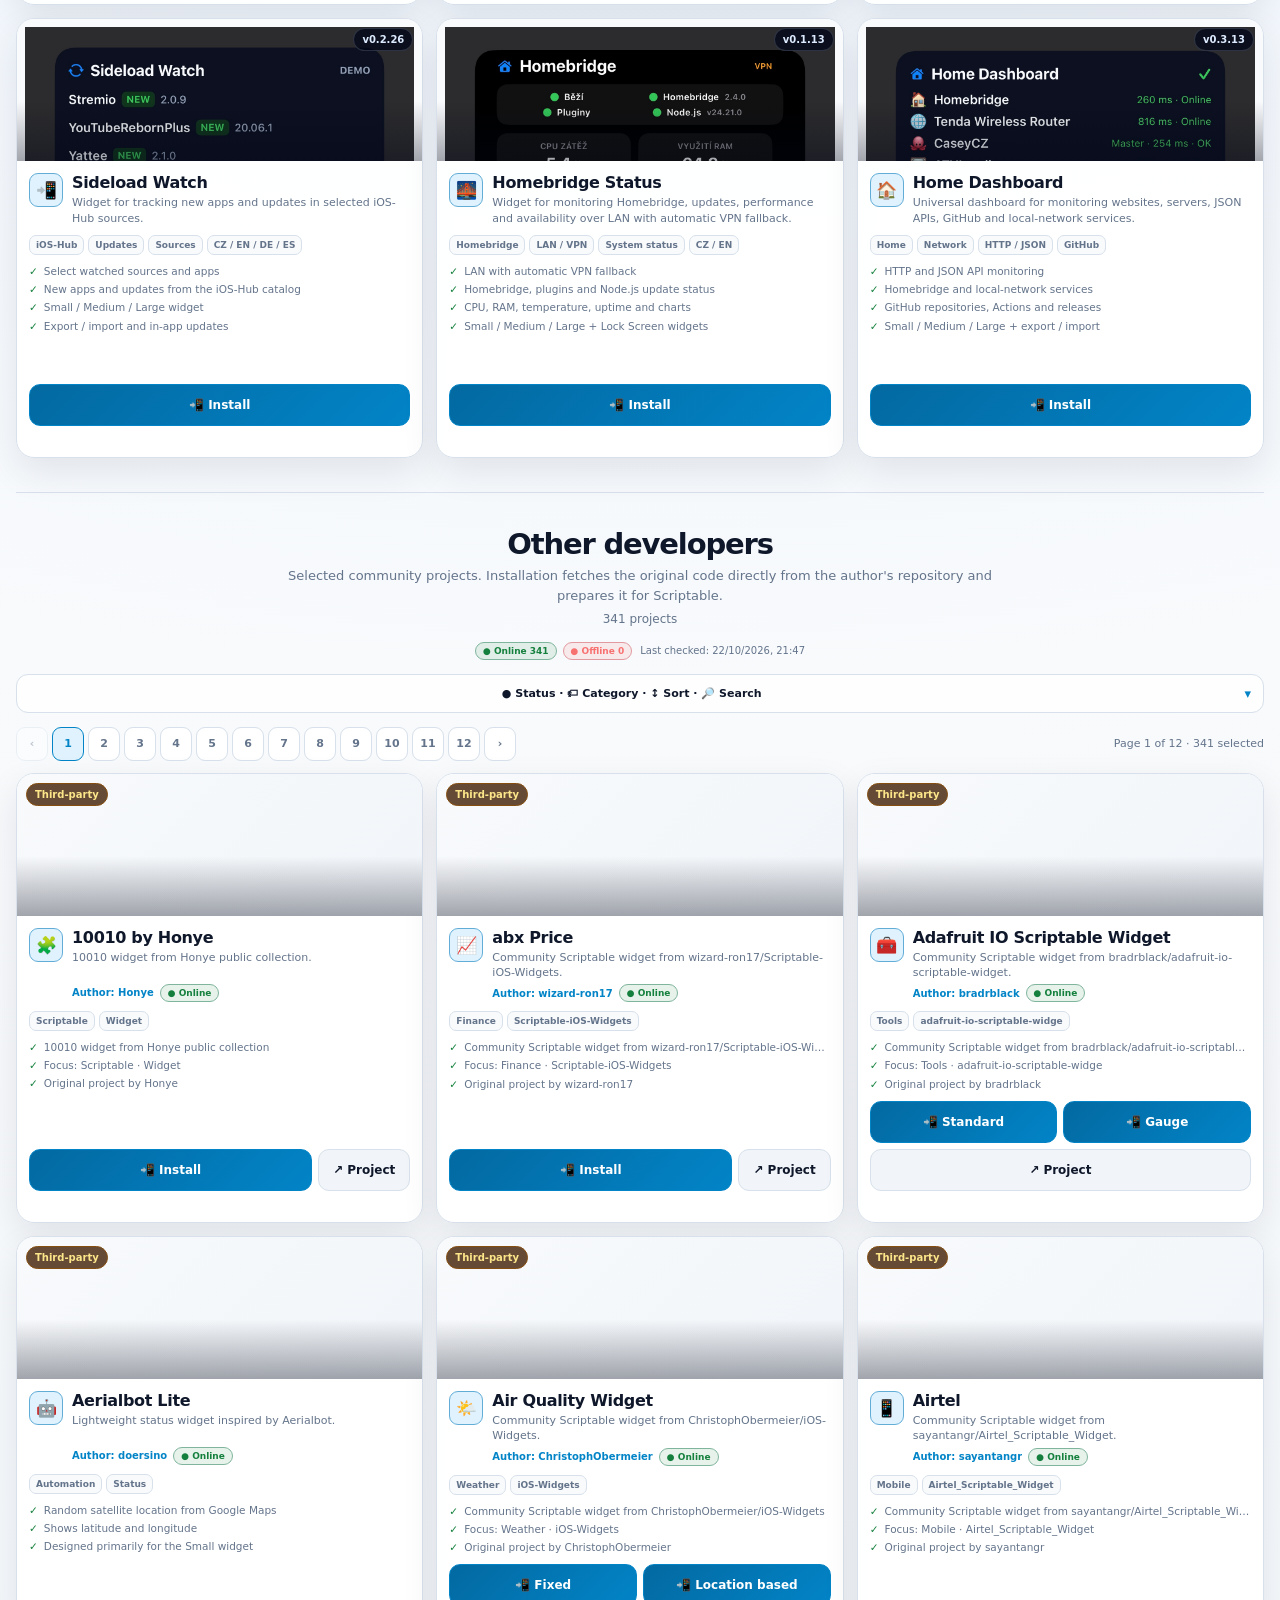
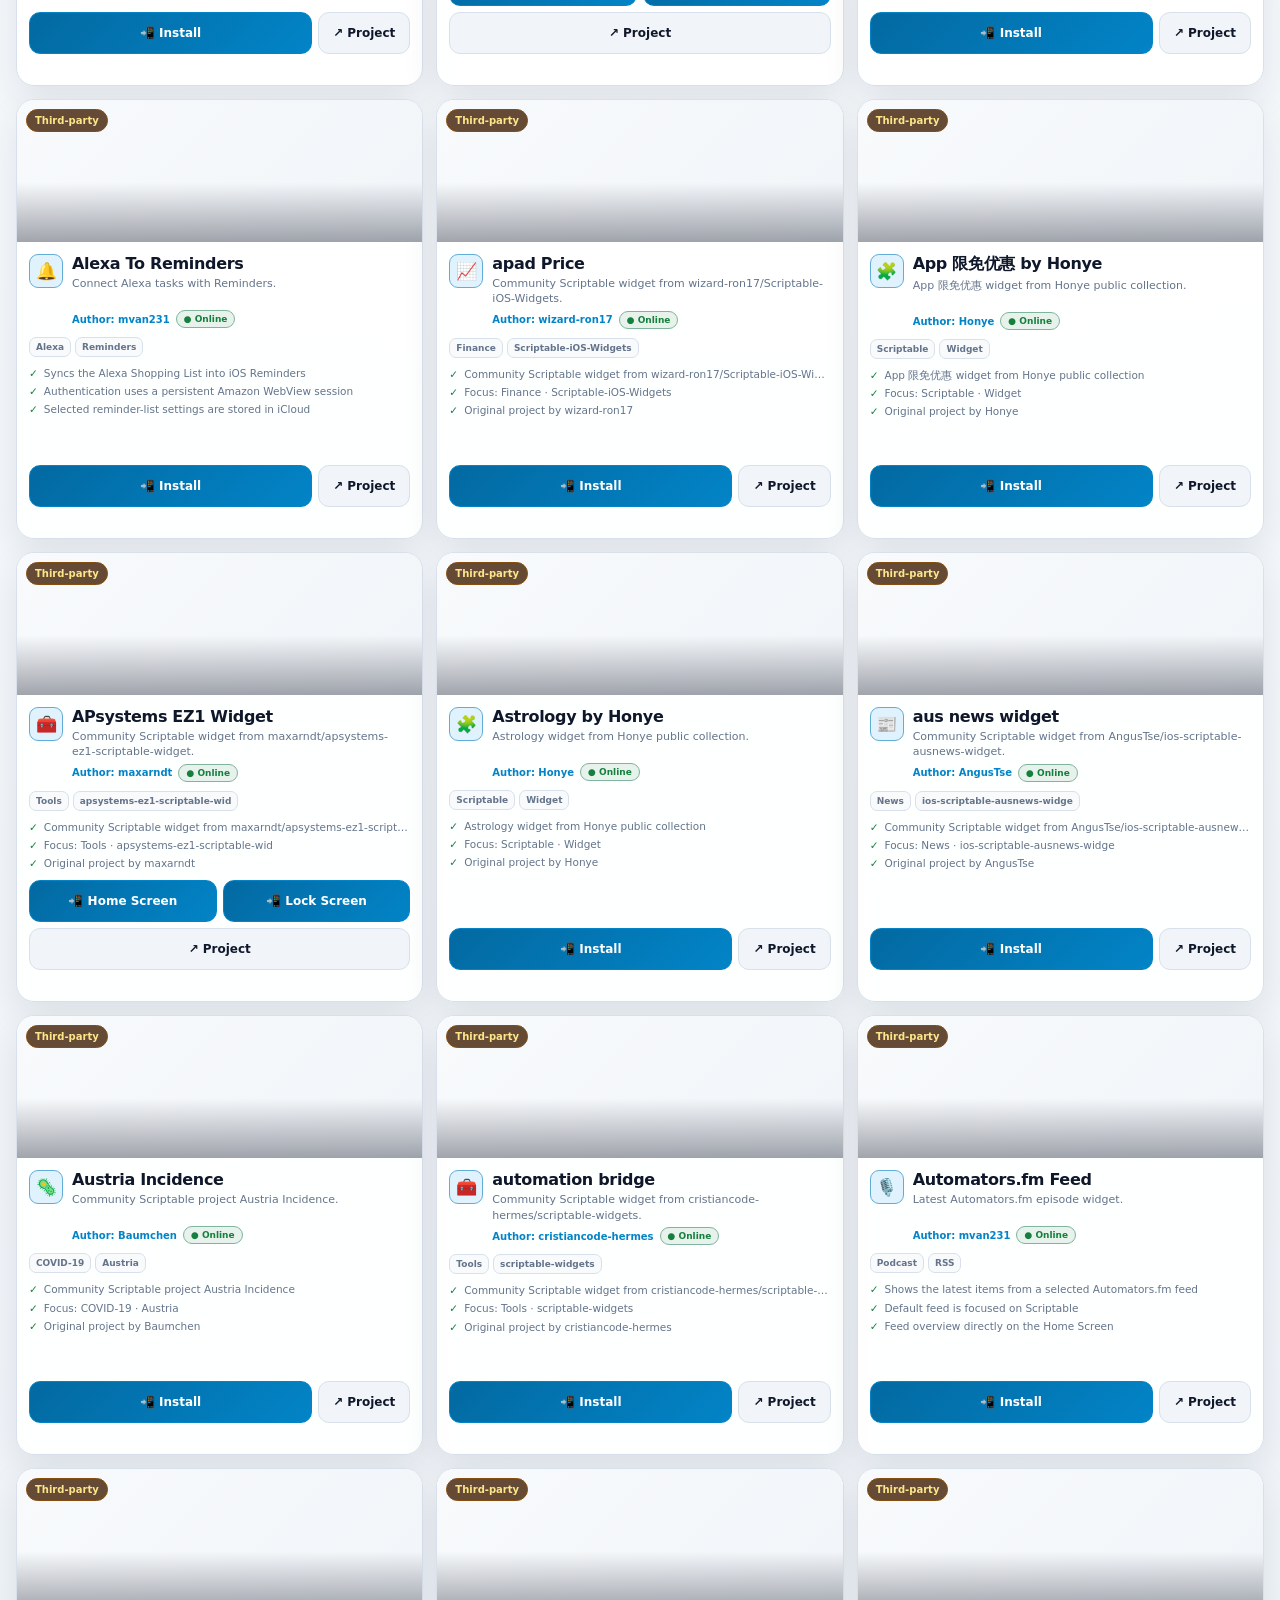
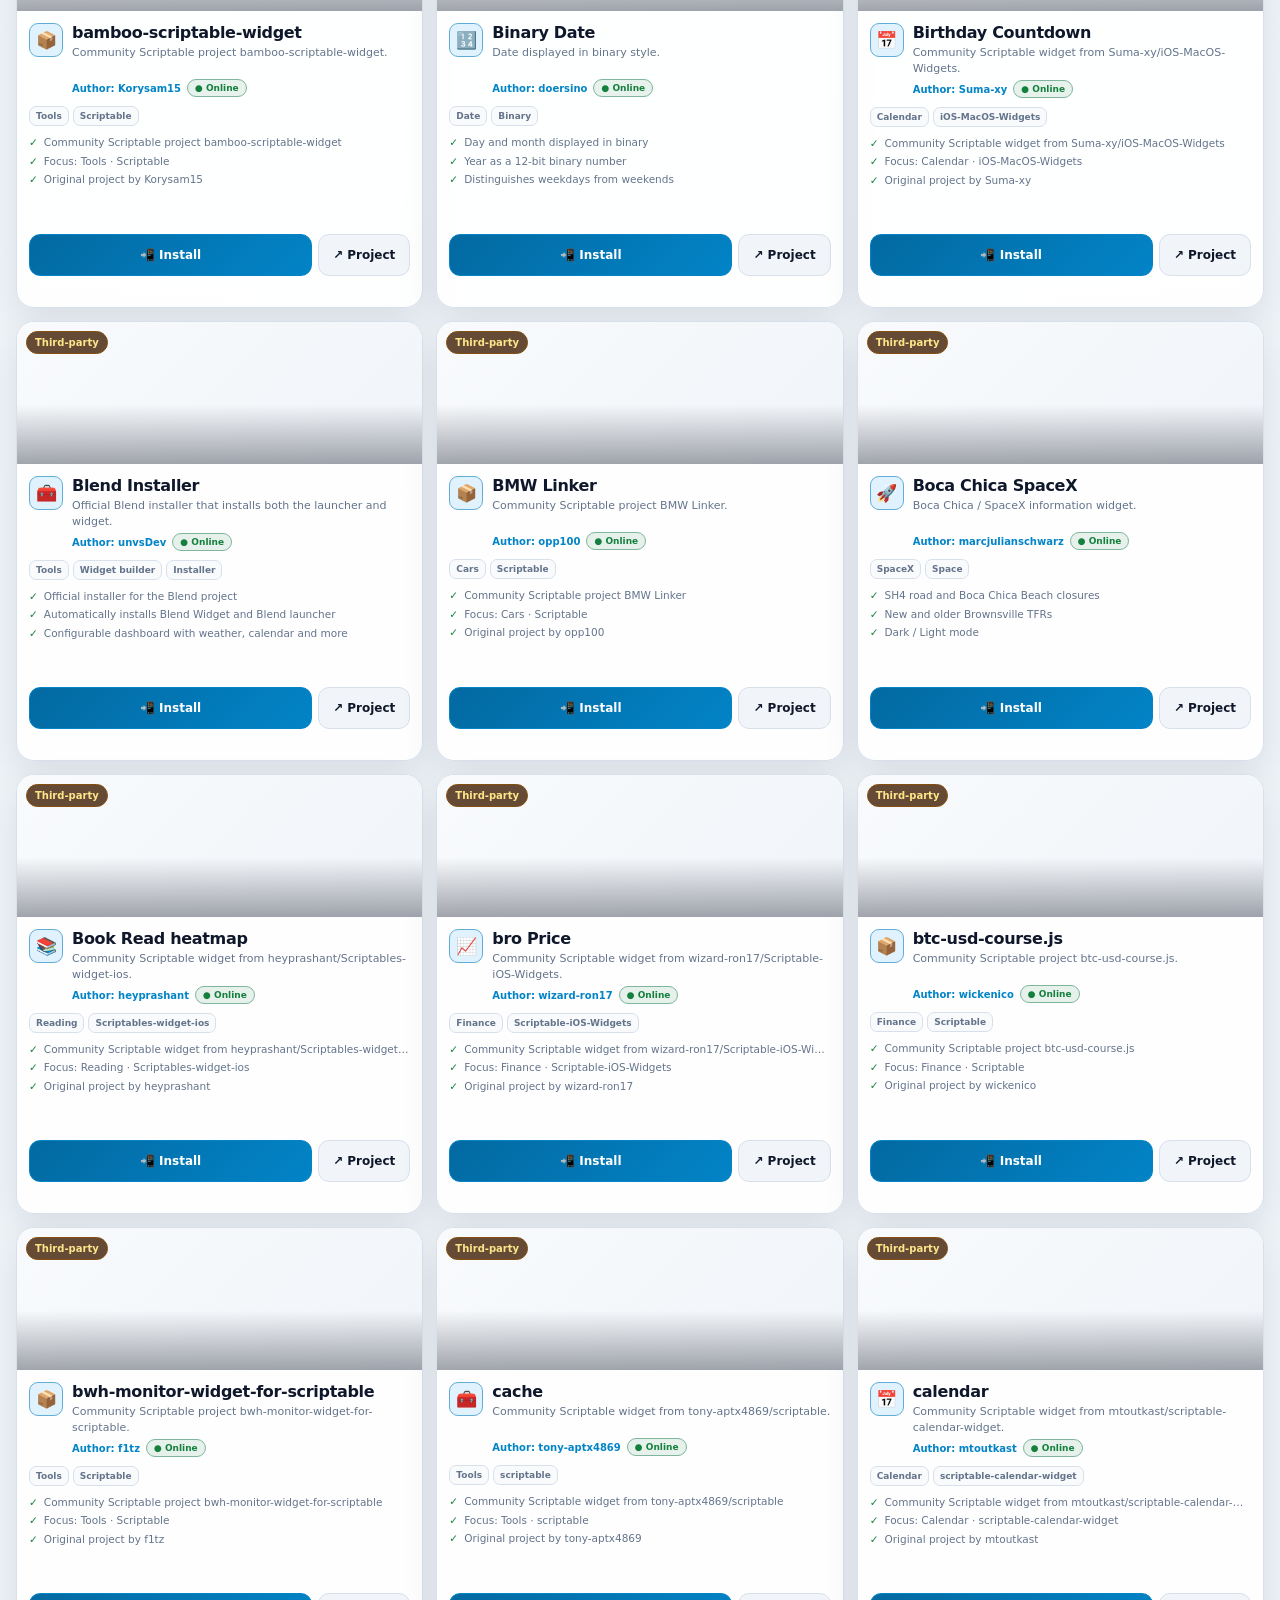
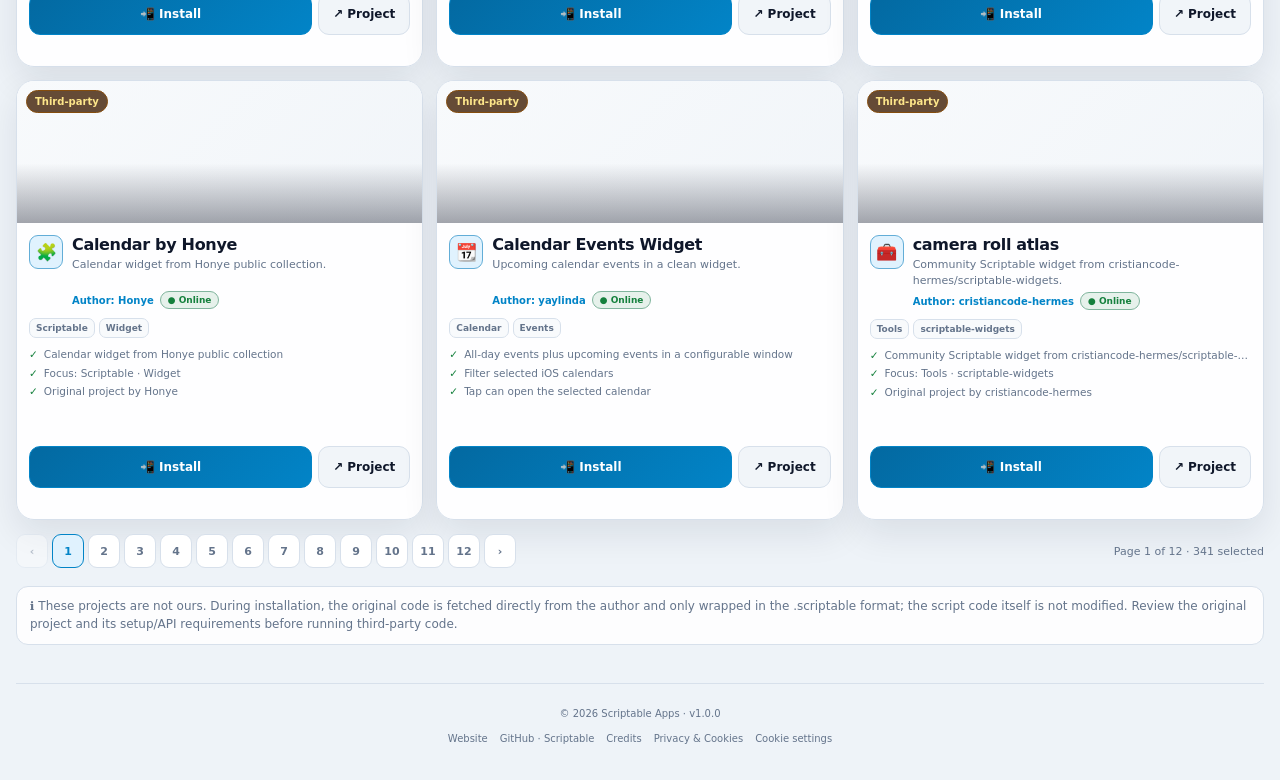
==== commit 23b5b1f4: "Repair release metadata sync, document game updates, and credit CodeGuppy" ====
--- a/index.html
+++ b/index.html
@@ -171,7 +171,7 @@
   </div>
   <script src="./site-i18n.js?v=20261009-full2"></script>
   <script src="./community-extra.js?v=20261008-library4"></script>
-  <script src="./assets/js/index-page.js?v=20261022-games2"></script>
+  <script src="./assets/js/index-page.js?v=20261023-metadata1"></script>
 
   
 
